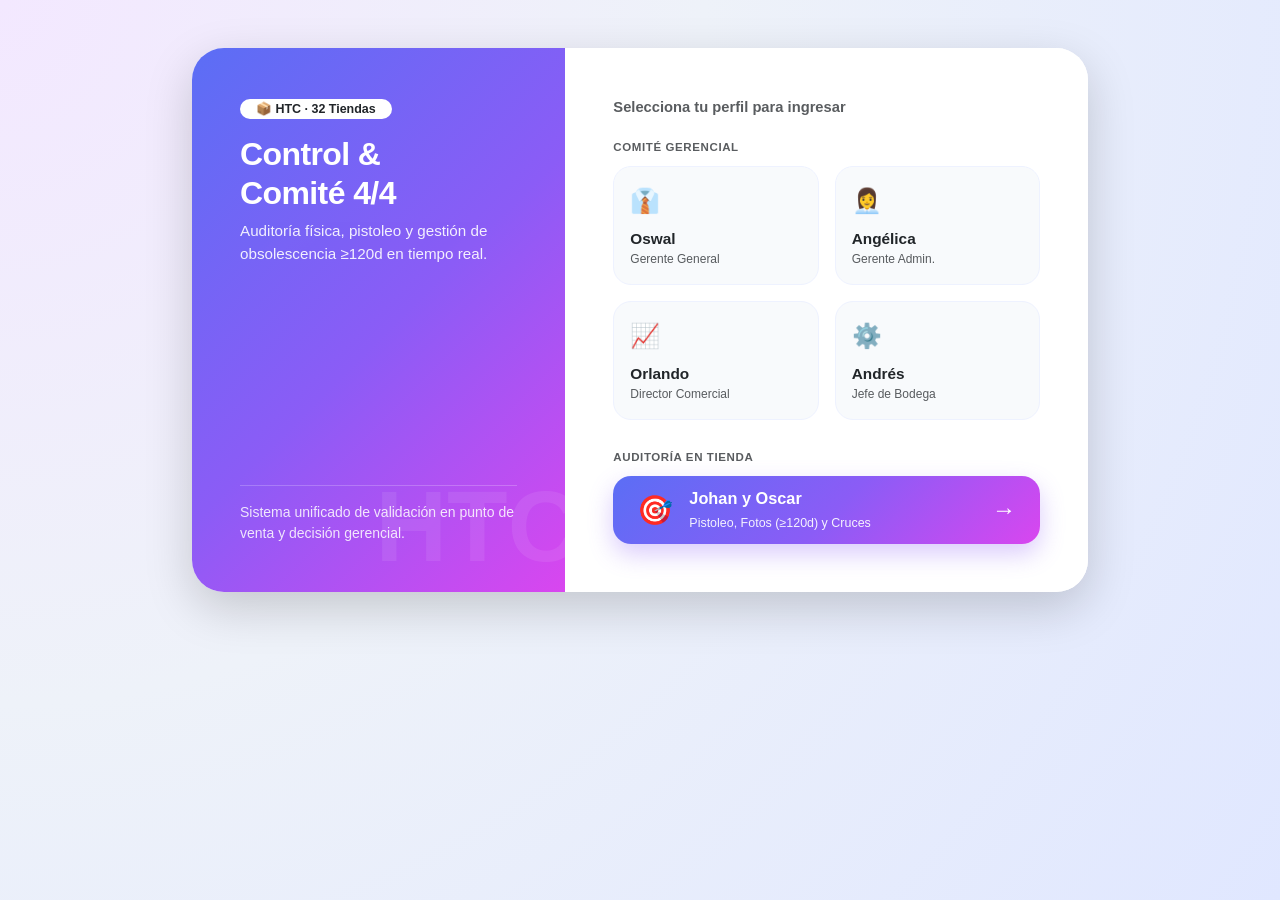
==== index.html @ d997918d "Implement quick image compression and update photo logic Added a function to quickly compress images" ====
<!DOCTYPE html>
<html lang="es">
<head>
  <meta charset="UTF-8">
  <meta name="viewport" content="width=device-width, initial-scale=1.0">
  <title>Comité Obsolescencia 4/4 & Auditoría | HTC</title>
  <link href="https://cdn.jsdelivr.net/npm/bootstrap@5.3.2/dist/css/bootstrap.min.css" rel="stylesheet">
  <script src="https://cdn.jsdelivr.net/npm/xlsx@0.18.5/dist/xlsx.full.min.js"></script>
  <script src="https://unpkg.com/html5-qrcode@2.3.8/html5-qrcode.min.js"></script>
  <script src="https://cdn.jsdelivr.net/npm/chart.js@4.4.1/dist/chart.umd.min.js"></script>
  <style>
    :root {
      --ui-indigo: #5b6ef5;
      --ui-violet: #8b5cf6;
      --ui-pink: #ec4899;
      --ui-grad-main: linear-gradient(135deg, #5b6ef5 0%, #8b5cf6 52%, #d946ef 100%);
      --ui-grad-pink: linear-gradient(135deg, #f43f5e 0%, #ec4899 55%, #a855f7 100%);
      --ui-bg: #eef2f9;
      --ui-card: #ffffff;
      --ui-text: #1e293b;
      --ui-muted: #64748b;
      --ui-shadow: 0 14px 34px rgba(91, 110, 245, 0.11);
      --ui-shadow-sm: 0 8px 22px rgba(15, 23, 42, 0.06);
    }

    body {
      background: radial-gradient(circle at top left, #f3e8ff 0%, #eef2f9 45%, #e0e7ff 100%);
      background-attachment: fixed;
      font-family: -apple-system, BlinkMacSystemFont, "Segoe UI", Roboto, sans-serif;
      color: var(--ui-text);
      padding-bottom: 84px;
      min-height: 100vh;
    }

    /* ===== PANTALLA 1: BIENVENIDA RESPONSIVA (PORTÁTIL 2 COL / MÓVIL 1 COL) ===== */
    .welcome-hero-desktop {
      background: var(--ui-grad-main);
      position: relative;
      overflow: hidden;
    }
    .welcome-hero-desktop::after {
      content: "HTC";
      position: absolute;
      right: -14px;
      bottom: -10px;
      font-size: 6.2rem;
      font-weight: 900;
      opacity: 0.08;
      pointer-events: none;
    }
    .btn-perfil {
      background: #f8fafc;
      border: 1.5px solid #eef2ff;
      border-radius: 18px;
      transition: all 0.2s ease;
      text-align: left;
      height: 100%;
      cursor: pointer;
    }
    .btn-perfil:hover, .btn-perfil:active {
      border-color: var(--ui-violet);
      background: #f5f3ff;
      transform: translateY(-2px);
      box-shadow: 0 8px 20px rgba(139, 92, 246, 0.14);
    }
    .btn-perfil.btn-johanoscar {
      background: var(--ui-grad-main);
      color: #ffffff;
      border: none;
      border-radius: 18px;
      height: auto !important;
      min-height: 68px;
      box-shadow: 0 10px 24px rgba(139, 92, 246, 0.32);
    }
    .btn-perfil.btn-johanoscar:hover {
      filter: brightness(1.05);
      transform: translateY(-2px);
    }

    /* ===== CABECERA COMPACTA Y DELGADA PARA CELULAR Y PORTÁTIL ===== */
    .app-header {
      position: sticky;
      top: 4px;
      z-index: 1040;
      background: var(--ui-grad-main);
      color: #ffffff;
      border-radius: 20px;
      padding: 10px 14px;
      box-shadow: 0 10px 24px rgba(91, 110, 245, 0.25);
      overflow: hidden;
    }
    .app-header::before {
      content: "HTC";
      position: absolute;
      right: 110px;
      top: -12px;
      font-size: 3.2rem;
      font-weight: 900;
      opacity: 0.07;
      pointer-events: none;
    }
    .app-header h5 {
      font-size: 0.96rem;
      margin-bottom: 3px !important;
    }

    .btn-cambiar-perfil-pro {
      background: rgba(255, 255, 255, 0.22);
      backdrop-filter: blur(8px);
      border: 1px solid rgba(255, 255, 255, 0.45);
      color: #ffffff;
      border-radius: 999px;
      padding: 4px 11px;
      font-size: 0.72rem;
      font-weight: 700;
      display: inline-flex;
      align-items: center;
      gap: 4px;
      box-shadow: 0 3px 10px rgba(15, 23, 42, 0.1);
      transition: all 0.18s ease;
      cursor: pointer;
    }
    .btn-cambiar-perfil-pro:hover, .btn-cambiar-perfil-pro:active {
      background: #ffffff;
      color: #6d28d9;
    }

    /* Pestañas en fila horizontal compacta (un solo renglón) */
    .nav-segmented {
      display: grid;
      grid-template-columns: repeat(3, 1fr);
      gap: 6px;
      width: 100%;
      margin-top: 8px;
    }
    .nav-segmented.modo-comite {
      grid-template-columns: repeat(2, 1fr);
    }
    .nav-segmented .nav-link {
      background: rgba(255, 255, 255, 0.18);
      backdrop-filter: blur(6px);
      color: #ffffff;
      border-radius: 12px;
      font-weight: 700;
      font-size: 0.78rem;
      padding: 6px 8px;
      transition: all 0.2s ease;
      display: flex;
      flex-direction: row;
      align-items: center;
      justify-content: center;
      gap: 6px;
      border: 1px solid rgba(255, 255, 255, 0.24);
      cursor: pointer;
    }
    .nav-segmented .nav-link span.ico-tile {
      font-size: 0.95rem;
      line-height: 1;
    }
    .nav-segmented .nav-link.active {
      background: #ffffff;
      color: #6d28d9;
      box-shadow: 0 4px 12px rgba(15, 23, 42, 0.14);
    }

    @media (max-width: 576px) {
      .app-header {
        border-radius: 16px;
        padding: 8px 11px;
      }
      .app-header h5 {
        font-size: 0.86rem;
      }
      #badgeRolUsuario {
        font-size: 0.64rem !important;
        padding: 2px 8px !important;
      }
      .nav-segmented {
        margin-top: 6px;
      }
      .nav-segmented .nav-link {
        padding: 5px 6px;
        font-size: 0.73rem;
      }
    }

    /* Tarjetas Soft UI con sombra uniforme en todas las pestañas */
    .card, .ficha-card, .resumen-financiero-card {
      background: #ffffff !important;
      border: 1px solid rgba(255, 255, 255, 0.9) !important;
      border-radius: 22px !important;
      box-shadow: var(--ui-shadow-sm) !important;
    }
    .resumen-financiero-card {
      padding: 14px 16px !important;
    }

    /* Botones segmentados Persona 1 / Persona 2 */
    .btn-bloque-persona {
      border: 1.5px solid #e2e8f0;
      background: #ffffff;
      color: #475569;
      font-weight: 700;
      font-size: 0.76rem;
      border-radius: 14px;
      padding: 8px 6px;
      transition: all 0.15s ease;
    }
    .btn-bloque-persona.activo {
      background: var(--ui-grad-pink);
      border-color: transparent;
      color: #ffffff;
      box-shadow: 0 6px 14px rgba(236, 72, 153, 0.28);
    }

    /* Pills y Estados */
    .ficha-top-meta {
      display: flex;
      flex-wrap: wrap;
      justify-content: space-between;
      align-items: center;
      gap: 6px;
      padding-bottom: 8px;
      margin-bottom: 8px;
      border-bottom: 1px solid #f1f5f9;
    }
    .pill-meta { font-size: 0.7rem; font-weight: 700; padding: 3px 10px; border-radius: 20px; }
    .pill-code  { background: #1e293b; color: #ffffff; }
    .pill-store { background: #ede9fe; color: #6d28d9; }
    .pill-issue { background: #fce7f3; color: #be185d; }
    .pill-days  { background: #fee2e2; color: #b91c1c; }

    .status-progreso { background: #f1f5f9; color: #475569; }
    .status-aprobado { background: #dcfce7; color: #15803d; }
    .status-revisar  { background: #fef3c7; color: #b45309; }

    .linea-datos-prod {
      background: #f8fafc;
      border-radius: 14px;
      padding: 7px 12px;
      font-size: 0.78rem;
      color: #334155;
      display: flex;
      flex-wrap: wrap;
      align-items: center;
      justify-content: space-between;
      gap: 4px;
    }
    .dato-sep { color: #cbd5e1; }

    /* Pasarela de fotos */
    .pasarela-box {
      position: relative;
      background: #f8fafc;
      border-radius: 18px;
      padding: 8px;
      text-align: center;
    }
    .pasarela-img {
      width: 100%;
      height: 210px;
      object-fit: contain;
      border-radius: 14px;
      background: #ffffff;
      cursor: zoom-in;
    }
    .pasarela-contador {
      position: absolute;
      top: 14px;
      right: 14px;
      background: rgba(91, 110, 245, 0.85);
      color: #ffffff;
      font-size: 0.7rem;
      font-weight: 700;
      padding: 3px 10px;
      border-radius: 20px;
    }
    .pasarela-btn {
      position: absolute;
      top: 50%;
      transform: translateY(-50%);
      width: 36px;
      height: 36px;
      border-radius: 50%;
      border: none;
      background: var(--ui-grad-main);
      color: #ffffff;
      font-size: 1.15rem;
      display: flex;
      align-items: center;
      justify-content: center;
      box-shadow: 0 4px 12px rgba(91, 110, 245, 0.35);
    }
    .pasarela-btn.prev { left: 12px; }
    .pasarela-btn.next { right: 12px; }

    /* Caja de Novedad y Seriales */
    .novedad-box-pro {
      background: #faf5ff;
      border-left: 4px solid #8b5cf6;
      border-radius: 14px;
      padding: 10px 14px;
      margin-bottom: 10px;
    }
    .novedad-label { font-size: 0.66rem; font-weight: 800; text-transform: uppercase; color: #7c3aed; display: block; margin-bottom: 2px; }
    .novedad-texto { font-size: 0.82rem; font-weight: 600; color: #1e293b; }
    .seriales-row-pro {
      margin-top: 6px;
      padding-top: 6px;
      border-top: 1px dashed #ddd6fe;
      display: flex;
      flex-wrap: wrap;
      align-items: center;
      gap: 5px;
      font-size: 0.72rem;
    }
    .serial-chip {
      background: #ffffff;
      border: 1px solid #ddd6fe;
      color: #5b21b6;
      font-family: ui-monospace, monospace;
      font-weight: 700;
      font-size: 0.7rem;
      padding: 2px 8px;
      border-radius: 8px;
    }

    /* Botones de decisión */
    .btn-decision {
      border-radius: 999px;
      padding: 9px 14px;
      font-weight: 700;
      font-size: 0.8rem;
      border: none;
      transition: transform 0.12s ease, box-shadow 0.15s ease;
      display: flex;
      align-items: center;
      justify-content: center;
      gap: 6px;
    }
    .btn-decision:active { transform: scale(0.97); }
    .btn-desc { background: var(--ui-grad-pink); color: #ffffff; box-shadow: 0 6px 14px rgba(236, 72, 153, 0.25); }
    .btn-obs  { background: linear-gradient(135deg, #f59e0b, #d97706); color: #ffffff; }
    .btn-tras { background: var(--ui-grad-main); color: #ffffff; box-shadow: 0 6px 14px rgba(91, 110, 245, 0.25); }
    .btn-reem { background: linear-gradient(135deg, #10b981, #059669); color: #ffffff; }
    .btn-baja { background: #334155; color: #ffffff; }

    /* Botones de Estado Toma Física */
    .btn-estado-toma {
      border: 1.5px solid #e2e8f0;
      background: #ffffff;
      color: #1e293b;
      border-radius: 16px;
      padding: 9px 10px;
      font-size: 0.75rem;
      font-weight: 700;
      text-align: left;
      transition: all 0.15s ease;
      width: 100%;
    }
    .btn-estado-toma small { display: block; font-weight: 400; font-size: 0.65rem; opacity: 0.85; line-height: 1.15; }
    .btn-estado-toma.activo-bueno { background: #ecfdf5; border-color: #10b981; color: #065f46; }
    .btn-estado-toma.activo-novedad { background: #fffbeb; border-color: #f59e0b; color: #78350f; }
    .btn-estado-toma.activo-baja { background: #fef2f2; border-color: #ef4444; color: #7f1d1d; }
    .btn-estado-toma.activo-pendiente { background: #f5f3ff; border-color: #8b5cf6; color: #4c1d95; }

    /* ===== BARRA INFERIOR FLOTANTE FIJA Y COMPACTA EN CELULAR ===== */
    .floating-nav-wrap {
      position: fixed;
      bottom: 0;
      left: 0;
      right: 0;
      z-index: 1050;
      padding: 6px 10px calc(6px + env(safe-area-inset-bottom));
      background: rgba(238, 242, 249, 0.82);
      backdrop-filter: blur(10px);
      border-top: 1px solid rgba(255, 255, 255, 0.8);
      transform: translateZ(0);
    }
    .nav-bottom-bar {
      max-width: 960px;
      margin: 0 auto;
      background: var(--ui-grad-main);
      color: #ffffff;
      border-radius: 16px;
      padding: 6px 12px;
      display: flex;
      align-items: center;
      justify-content: space-between;
      gap: 6px;
      box-shadow: 0 8px 22px rgba(91, 110, 245, 0.3);
    }
    .btn-nav-compacto {
      border-radius: 11px !important;
      padding: 5px 12px !important;
      font-size: 0.76rem !important;
      font-weight: 700 !important;
      white-space: nowrap !important;
      line-height: 1.2 !important;
    }

    /* Lista y Tarjetas */
    .lote-item {
      background: #ffffff;
      border-radius: 16px;
      padding: 12px 14px;
      border: 1.5px solid #f1f5f9;
      box-shadow: 0 4px 12px rgba(15, 23, 42, 0.04);
      transition: all 0.15s ease;
      cursor: pointer;
    }
    .lote-item.seleccionado { border-color: var(--ui-violet); background: #faf5ff; }
    .btn-seriales-pill { background: #6d28d9; color: #ffffff; border: none; border-radius: 8px; padding: 2px 8px; font-size: 0.68rem; font-weight: 700; }

    .fin-box { border-radius: 16px; padding: 10px 6px; text-align: center; height: 100%; }
    .fin-bajas { background: #fef2f2; color: #b91c1c; }
    .fin-recup { background: #ecfdf5; color: #047857; }
    .fin-total { background: #f5f3ff; color: #6d28d9; }
    .fin-lbl { font-size: 0.68rem; font-weight: 700; display: block; text-transform: uppercase; }
    .fin-val { font-size: 0.96rem; font-weight: 800; display: block; margin-top: 2px; }
    .fin-sub { font-size: 0.62rem; opacity: 0.85; display: block; }

    /* KPIs Dashboard y Botones de Filtro por Tienda */
    .kpi-card-dash { border-radius: 20px; padding: 14px 10px; color: #ffffff; height: 100%; box-shadow: var(--ui-shadow-sm); }
    .kpi-navy  { background: var(--ui-grad-main); }
    .kpi-green { background: linear-gradient(135deg, #10b981, #059669); }
    .kpi-red   { background: var(--ui-grad-pink); }
    .kpi-gold  { background: linear-gradient(135deg, #f59e0b, #d97706); }

    .btn-dash-tienda-tab {
      border: 1.5px solid #e2e8f0;
      background: #f8fafc;
      color: #334155;
      border-radius: 16px;
      padding: 10px 8px;
      font-size: 0.74rem;
      font-weight: 700;
      text-align: center;
      transition: all 0.18s ease;
      width: 100%;
    }
    .btn-dash-tienda-tab.activo {
      background: var(--ui-grad-main);
      color: #ffffff;
      border-color: transparent;
      box-shadow: 0 8px 18px rgba(91, 110, 245, 0.25);
      transform: translateY(-1px);
    }

    /* Pistoleo Input */
    .scanner-input-pro {
      border: 2px solid #ddd6fe;
      font-size: 1.05rem;
      font-weight: 700;
      padding: 12px 16px;
      border-radius: 16px;
      background: #faf5ff;
      color: #4c1d95;
    }
    .scanner-input-pro:focus {
      background: #ffffff;
      border-color: var(--ui-violet);
      box-shadow: 0 0 0 4px rgba(139, 92, 246, 0.18);
    }

    .img-preview-aud { height: 155px; object-fit: contain; border-radius: 14px; background: #fff; cursor: zoom-in; }
  </style>
</head>
<body>

<!-- ==================== PANTALLA DE INGRESO (RESPONSIVA MÓVIL + PORTÁTIL) ==================== -->
<div id="pantallaIdentificacion" class="container py-3 py-md-5" style="max-width: 920px;">
  <div class="row g-0 shadow-lg rounded-5 overflow-hidden bg-white align-items-stretch">
    
    <!-- Columna Izquierda: Banner HTC -->
    <div class="col-12 col-md-5 welcome-hero-desktop d-flex flex-column justify-content-between p-4 p-md-5 text-white">
      <div>
        <span class="badge bg-white text-dark fw-bold mb-3 px-3 py-1 rounded-pill" style="font-size: 0.78rem;">📦 HTC · 32 Tiendas</span>
        <h1 class="fw-bold mb-2" style="letter-spacing: -0.6px; font-size: 2rem;">Control &<br>Comité 4/4</h1>
        <p class="mb-0" style="opacity: 0.9; font-size: 0.95rem;">Auditoría física, pistoleo y gestión de obsolescencia &ge;120d en tiempo real.</p>
      </div>
      <div class="d-none d-md-block mt-4 pt-3 border-top border-white border-opacity-25 small" style="opacity: 0.85;">
        Sistema unificado de validación en punto de venta y decisión gerencial.
      </div>
    </div>

    <!-- Columna Derecha: Selección de Perfiles -->
    <div class="col-12 col-md-7 p-4 p-md-5 bg-white">
      <p class="text-muted fw-semibold mb-3" style="font-size: 0.92rem;">Selecciona tu perfil para ingresar</p>

      <div class="text-start mb-2">
        <small class="fw-bold text-uppercase text-muted" style="font-size: 0.72rem; letter-spacing: 0.6px;">Comité Gerencial</small>
      </div>
      <div class="row g-3 mb-4">
        <div class="col-6">
          <button type="button" class="btn-perfil w-100 d-flex flex-column p-3" onclick="identificarUsuario('OSMEL')">
            <span style="font-size: 1.5rem;">👔</span>
            <span class="fw-bold text-dark mt-2" style="font-size: 0.96rem;">Oswal</span>
            <small class="text-muted" style="font-size: 0.75rem;">Gerente General</small>
          </button>
        </div>
        <div class="col-6">
          <button type="button" class="btn-perfil w-100 d-flex flex-column p-3" onclick="identificarUsuario('ANGELICA')">
            <span style="font-size: 1.5rem;">👩‍💼</span>
            <span class="fw-bold text-dark mt-2" style="font-size: 0.96rem;">Angélica</span>
            <small class="text-muted" style="font-size: 0.75rem;">Gerente Admin.</small>
          </button>
        </div>
        <div class="col-6">
          <button type="button" class="btn-perfil w-100 d-flex flex-column p-3" onclick="identificarUsuario('ORLANDO')">
            <span style="font-size: 1.5rem;">📈</span>
            <span class="fw-bold text-dark mt-2" style="font-size: 0.96rem;">Orlando</span>
            <small class="text-muted" style="font-size: 0.75rem;">Director Comercial</small>
          </button>
        </div>
        <div class="col-6">
          <button type="button" class="btn-perfil w-100 d-flex flex-column p-3" onclick="identificarUsuario('ANDRES')">
            <span style="font-size: 1.5rem;">⚙️</span>
            <span class="fw-bold text-dark mt-2" style="font-size: 0.96rem;">Andrés</span>
            <small class="text-muted" style="font-size: 0.75rem;">Jefe de Bodega</small>
          </button>
        </div>
      </div>

      <div class="text-start mb-2">
        <small class="fw-bold text-uppercase text-muted" style="font-size: 0.72rem; letter-spacing: 0.6px;">Auditoría en Tienda</small>
      </div>
      <button type="button" class="btn-perfil btn-johanoscar w-100 d-flex align-items-center justify-content-between py-2 px-4" onclick="identificarUsuario('JOHAN_OSCAR')">
        <div class="d-flex align-items-center gap-3 text-start">
          <span style="font-size: 1.8rem;">🎯</span>
          <div>
            <span class="fw-bold d-block" style="font-size: 1.02rem;">Johan y Oscar</span>
            <small style="font-size: 0.78rem; opacity: 0.92;">Pistoleo, Fotos (&ge;120d) y Cruces</small>
          </div>
        </div>
        <span class="fw-bold fs-4">→</span>
      </button>
    </div>

  </div>
</div>

<!-- ==================== CONTENEDOR PRINCIPAL DE LA APP ==================== -->
<div id="appPrincipal" class="container py-2 d-none" style="max-width: 960px;">

  <!-- Encabezado Compacto con Tiles Horizontales -->
  <div class="app-header mb-3">
    <div class="d-flex justify-content-between align-items-center gap-2">
      <div class="d-flex flex-wrap align-items-center gap-2">
        <h5 class="fw-bold mb-0" style="letter-spacing: -0.3px;">HTC · Auditoría 32 Sedes</h5>
        <span class="badge bg-white text-dark fw-bold rounded-pill px-3 py-1" id="badgeRolUsuario" style="font-size: 0.7rem;">👤 Sin identificar</span>
      </div>
      <button type="button" class="btn-cambiar-perfil-pro flex-shrink-0" onclick="cerrarSesionUsuario()">
        <span>🔄</span> Cambiar perfil
      </button>
    </div>

    <div id="navSegmentedMenu" class="nav nav-segmented">
      <button class="nav-link active" id="btnTabComite" type="button" onclick="cambiarVistaPestana('COMITE')">
        <span class="ico-tile">📋</span>
        <span>1. Comité</span>
      </button>
      <button class="nav-link" id="btnTabCarga" type="button" onclick="cambiarVistaPestana('FOTOS')">
        <span class="ico-tile">📸</span>
        <span>2. Fotos</span>
      </button>
      <button class="nav-link" id="btnTabPistoleo" type="button" onclick="cambiarVistaPestana('PISTOLEO')">
        <span class="ico-tile">🎯</span>
        <span>3. Pistoleo</span>
      </button>
      <button class="nav-link" id="btnTabDashboard" type="button" onclick="cambiarVistaPestana('DASHBOARD')">
        <span class="ico-tile">📊</span>
        <span>4. Panel</span>
      </button>
    </div>
  </div>

  <div id="loader" class="alert alert-info text-center fw-bold rounded-4 py-2 small mb-2 d-none">Sincronizando inventario...</div>

  <!-- ==================== PESTAÑA 1: COMITÉ GERENCIAL ==================== -->
  <div id="tabComite">

    <div class="card p-2 mb-2">
      <div class="row g-2 align-items-center">
        <div class="col-7 col-md-5">
          <select id="filtroSucursal" class="form-select form-select-sm fw-semibold rounded-3" onchange="idxComite=0; renderComite()">
            <option value="TODAS">Todas las tiendas</option>
          </select>
        </div>
        <div class="col-5 col-md-4">
          <input type="text" id="buscarComite" class="form-control form-control-sm rounded-3" placeholder="Buscar código..." oninput="idxComite=0; renderComite()">
        </div>
        <div class="col-12 col-md-3">
          <button type="button" class="btn btn-success btn-sm w-100 fw-semibold rounded-3" onclick="descargarCSV()">Exportar .CSV</button>
        </div>
      </div>
    </div>

    <!-- Ficha Principal del Producto -->
    <div id="fichaComite" class="ficha-card p-3 mb-2 d-none">

      <div class="ficha-top-meta">
        <div class="d-flex flex-wrap align-items-center gap-1">
          <span class="pill-meta pill-store" id="cSucursal"></span>
          <span class="pill-meta pill-issue" id="cEstadoNovedad"></span>
        </div>
        <span class="pill-meta status-progreso" id="cBadgeEstadoVotos">VOTOS: 0/4</span>
      </div>

      <h6 class="fw-bold mb-1" style="line-height: 1.25; font-size: 0.98rem;" id="cDescripcion"></h6>

      <div class="linea-datos-prod mb-2">
        <span><strong>Código:</strong> <span id="cCodigo" class="text-dark fw-bold"></span></span>
        <span class="dato-sep">|</span>
        <span><strong id="cCantidad" class="text-primary">1 und.</strong></span>
        <span class="dato-sep">|</span>
        <span><strong id="cDias" class="text-danger">0 d</strong></span>
        <span class="dato-sep">|</span>
        <span><strong>Unit:</strong> <strong id="cCostoUnit" class="text-dark">$0</strong></span>
      </div>

      <!-- Foto en pasarela -->
      <div class="pasarela-box mb-2">
        <span class="pasarela-contador" id="cContadorFoto">1 / 2</span>
        <div class="position-relative">
          <button type="button" class="pasarela-btn prev" onclick="cambiarSlideFoto(-1, true)">‹</button>
          <img id="cFotoPasarela" src="" class="pasarela-img" onclick="ampliarFoto(this.src)">
          <button type="button" class="pasarela-btn next" onclick="cambiarSlideFoto(1, true)">›</button>
        </div>
      </div>

      <!-- Novedad y Seriales -->
      <div class="novedad-box-pro">
        <span class="novedad-label">📋 Novedad reportada en tienda</span>
        <div class="novedad-texto" id="cObservacion">-</div>
        <div class="seriales-row-pro">
          <span class="text-muted fw-bold">Seriales:</span>
          <span id="cSeriales" class="d-flex flex-wrap align-items-center gap-1">-</span>
        </div>
      </div>

      <!-- Subpanel de Descuento -->
      <div id="panelDescuento" class="card border-danger bg-danger-subtle p-2 rounded-3 mb-2 d-none">
        <div class="d-flex justify-content-between align-items-center mb-1">
          <strong class="text-danger" style="font-size: 0.78rem;">Configurar Descuento</strong>
          <button type="button" class="btn-close btn-sm" onclick="cerrarSubpaneles()"></button>
        </div>
        <div class="d-flex gap-1 mb-2">
          <button type="button" class="btn btn-outline-danger btn-sm flex-fill fw-bold py-0" onclick="setPorcentajeRapido(10)">10%</button>
          <button type="button" class="btn btn-outline-danger btn-sm flex-fill fw-bold py-0" onclick="setPorcentajeRapido(20)">20%</button>
          <button type="button" class="btn btn-outline-danger btn-sm flex-fill fw-bold py-0" onclick="setPorcentajeRapido(30)">30%</button>
          <button type="button" class="btn btn-outline-danger btn-sm flex-fill fw-bold py-0" onclick="setPorcentajeRapido(50)">50%</button>
        </div>
        <div class="row g-2 align-items-center mb-1">
          <div class="col-5">
            <select id="tipoDesc" class="form-select form-select-sm fw-bold" onchange="calcularPreviewDesc()">
              <option value="PORC">Porcentaje (%)</option>
              <option value="VALOR">Valor fijo ($)</option>
            </select>
          </div>
          <div class="col-7">
            <input type="number" id="valorDesc" class="form-control form-control-sm fw-bold" placeholder="Ej. 25" oninput="calcularPreviewDesc()">
          </div>
        </div>
        <div class="fw-bold text-dark mb-1" style="font-size: 0.76rem;" id="previewDescTexto">Precio final estimado: -</div>
        <button type="button" class="btn btn-danger btn-sm w-100 fw-bold rounded-3" onclick="confirmarDescuento()">Confirmar Descuento y Avanzar →</button>
      </div>

      <!-- Subpanel de Cambiar tienda -->
      <div id="panelCambiarTienda" class="card border-primary bg-primary-subtle p-2 rounded-3 mb-2 d-none">
        <div class="d-flex justify-content-between align-items-center mb-1">
          <strong class="text-primary" style="font-size: 0.78rem;">🚚 ¿A qué tienda se traslada?</strong>
          <button type="button" class="btn-close btn-sm" onclick="cerrarSubpaneles()"></button>
        </div>
        <div class="input-group input-group-sm">
          <input type="text" id="inputTiendaDestino" list="listaTiendasDatalist" class="form-control fw-semibold" placeholder="Escribe o elige tienda destino...">
          <datalist id="listaTiendasDatalist"></datalist>
          <button type="button" class="btn btn-primary fw-bold" onclick="confirmarCambioTienda()">Confirmar →</button>
        </div>
      </div>

      <!-- Botones de Decisión -->
      <div class="row g-2 mb-1">
        <div class="col-6">
          <button type="button" class="btn-decision btn-desc w-100" onclick="abrirPanelDescuento()">🏷️ Descuento</button>
        </div>
        <div class="col-6">
          <button type="button" class="btn-decision btn-obs w-100" onclick="votarComite('Obsequio')">🎁 Obsequio</button>
        </div>
        <div class="col-6">
          <button type="button" class="btn-decision btn-tras w-100" onclick="abrirPanelCambiarTienda()">🚚 Cambiar tienda</button>
        </div>
        <div class="col-6">
          <button type="button" class="btn-decision btn-reem w-100" onclick="votarComite('Reempacar p/ venta')">📦 Reempacar venta</button>
        </div>
        <div class="col-12" id="bloqueOpcionBaja">
          <button type="button" class="btn-decision btn-baja w-100" onclick="votarComite('Dar de baja')">🗑️ Dar de baja</button>
        </div>
      </div>

      <div id="msgComite" class="text-success fw-bold small text-center"></div>

    </div>

    <!-- Tarjeta del producto activo -->
    <div id="bloqueTarjetaActiva" class="mb-2 d-none">
      <div class="d-flex justify-content-between align-items-center mb-1 px-1">
        <small class="fw-bold text-uppercase text-muted" style="font-size: 0.68rem;">Lote en pantalla (<span id="totalComite">0</span> en filtro)</small>
      </div>
      <div id="tarjetaLoteActivo"></div>
    </div>

    <!-- Caja de Totales -->
    <div id="bloqueResumenFinanciero" class="resumen-financiero-card mb-3 d-none">
      <div class="d-flex justify-content-between align-items-center mb-2">
        <span class="fw-bold text-dark" style="font-size: 0.78rem;">💰 Resumen Financiero en Tiempo Real</span>
        <span class="badge bg-light text-dark border" style="font-size: 0.66rem;" id="lblFiltroFinanciero">Todas las tiendas</span>
      </div>
      <div class="row g-2">
        <div class="col-4">
          <div class="fin-box fin-bajas">
            <span class="fin-lbl">Bajas ($)</span>
            <span class="fin-val" id="sumBajas">$0</span>
            <span class="fin-sub" id="cntBajas">0 lotes</span>
          </div>
        </div>
        <div class="col-4">
          <div class="fin-box fin-recup">
            <span class="fin-lbl">Recup. / Cambios</span>
            <span class="fin-val" id="sumRecuperacion">$0</span>
            <span class="fin-sub" id="cntRecuperacion">0 lotes</span>
          </div>
        </div>
        <div class="col-4">
          <div class="fin-box fin-total">
            <span class="fin-lbl">Total Lote ($)</span>
            <span class="fin-val" id="sumTotalGeneral">$0</span>
            <span class="fin-sub" id="cntTotalGeneral">0 lotes</span>
          </div>
        </div>
      </div>

      <div class="mt-2 pt-2 border-top text-center">
        <button type="button" class="btn btn-link btn-sm text-decoration-none fw-semibold p-0" style="font-size: 0.74rem;" onclick="toggleListaCompleta()">
          <span id="txtToggleLista">▾ Ver todos los lotes para salto rápido</span>
        </button>
        <div id="contenedorListaCompleta" class="mt-2 text-start d-none"></div>
      </div>
    </div>

  </div>

  <!-- ==================== PESTAÑA 2: CARGA EXCEL Y TOMA DE 2 FOTOS ==================== -->
  <div id="tabCargaFotos" class="d-none">
    <div class="card p-3 mb-3">
      <h6 class="fw-bold text-success mb-1">Paso 1: Subir Novedades (&ge; 120 días)</h6>
      <p class="small text-muted mb-2">Sube tu reporte de LIKE (<code>.xls / .xlsx</code>). Solo entran al comité productos con <strong>120 días o más</strong> en inventario.</p>
      <div class="row g-2 align-items-end">
        <div class="col-12 col-md-5">
          <label class="form-label small fw-bold mb-1">Archivo Excel (.xls / .xlsx)</label>
          <input type="file" id="inputExcel" accept=".xlsx,.xls,.csv" class="form-control form-control-sm">
        </div>
        <div class="col-12 col-md-3">
          <label class="form-label small fw-bold mb-1">Tienda (opcional si viene en Excel)</label>
          <input type="text" id="txtTiendaDefault" class="form-control form-control-sm" placeholder="Ej. LUCERO">
        </div>
        <div class="col-12 col-md-4">
          <button type="button" class="btn btn-success btn-sm w-100 fw-bold rounded-3" onclick="importarNovedadesExcel()">Importar y Agrupar</button>
        </div>
      </div>
      <div id="msgImport" class="small fw-bold text-primary mt-2"></div>
    </div>

    <!-- Panel de Fotos -->
    <div id="panelFotosAud" class="card p-3 mb-3 d-none">
      <div class="d-flex justify-content-between align-items-center mb-2 gap-2">
        <h6 class="fw-bold text-primary mb-0 small" id="fTitulo">Selecciona un lote abajo</h6>
        <button type="button" class="btn btn-outline-primary btn-sm rounded-3 flex-shrink-0" onclick="siguienteSinFoto()">Siguiente sin foto →</button>
      </div>
      <div class="row g-2 text-center">
        <div class="col-6">
          <div class="border rounded-3 p-2 bg-light">
            <span class="badge bg-dark mb-1">1. Producto</span>
            <img id="aFoto1" src="https://via.placeholder.com/250x180?text=Sin+Foto+1" class="img-fluid img-preview-aud d-block mx-auto mb-2" onclick="ampliarFoto(this.src)" onerror="this.onerror=null; this.src='https://via.placeholder.com/250x180?text=Foto+1+Guardada';">
            <label class="btn btn-primary btn-sm w-100 fw-semibold rounded-3 mb-1">
              Subir / Móvil
              <input type="file" accept="image/*" capture="environment" hidden onchange="subirFotoComprimida(1, this)">
            </label>
            <button type="button" class="btn btn-outline-dark btn-sm w-100 fw-bold rounded-3" onclick="abrirCamaraWeb(1, 'FOTOS')">📷 Cámara USB / PC</button>
          </div>
        </div>
        <div class="col-6">
          <div class="border rounded-3 p-2 bg-light">
            <span class="badge bg-danger mb-1">2. Caja / Estado</span>
            <img id="aFoto2" src="https://via.placeholder.com/250x180?text=Sin+Foto+2" class="img-fluid img-preview-aud d-block mx-auto mb-2" onclick="ampliarFoto(this.src)" onerror="this.onerror=null; this.src='https://via.placeholder.com/250x180?text=Foto+2+Guardada';">
            <label class="btn btn-danger btn-sm w-100 fw-semibold rounded-3 mb-1">
              Subir / Móvil
              <input type="file" accept="image/*" capture="environment" hidden onchange="subirFotoComprimida(2, this)">
            </label>
            <button type="button" class="btn btn-outline-dark btn-sm w-100 fw-bold rounded-3" onclick="abrirCamaraWeb(2, 'FOTOS')">📷 Cámara USB / PC</button>
          </div>
        </div>
      </div>
      <div id="msgFotoAud" class="small fw-bold text-success text-center mt-2"></div>
    </div>

    <!-- Listado Colaborativo -->
    <div class="card p-3">
      <div class="d-flex flex-wrap justify-content-between align-items-center mb-2 gap-2">
        <div>
          <h6 class="fw-bold mb-0 small">Paso 2: Pendientes por fotografiar (<span id="cntPendientesFoto">0</span>)</h6>
          <small class="text-success fw-semibold" style="font-size: 0.68rem;" id="estadoSyncFotos">● Sincronización en vivo cada 6s</small>
        </div>
        <div class="d-flex gap-1">
          <button type="button" class="btn btn-outline-secondary btn-sm rounded-3 fw-bold" title="Actualizar ahora" onclick="sincronizarSilencioso(true)">🔄</button>
        </div>
      </div>

      <div class="row g-2 mb-2">
        <div class="col-4">
          <button type="button" id="btnBloque_TODOS" class="btn-bloque-persona activo w-100" onclick="seleccionarBloquePersona('TODOS')">
            👥 Todos
          </button>
        </div>
        <div class="col-4">
          <button type="button" id="btnBloque_MITAD1" class="btn-bloque-persona w-100" onclick="seleccionarBloquePersona('MITAD1')">
            👤 Persona 1
          </button>
        </div>
        <div class="col-4">
          <button type="button" id="btnBloque_MITAD2" class="btn-bloque-persona w-100" onclick="seleccionarBloquePersona('MITAD2')">
            👤 Persona 2
          </button>
        </div>
      </div>

      <div class="row g-2 mb-2">
        <div class="col-6">
          <select id="filtroTiendaFotos" class="form-select form-select-sm fw-semibold rounded-3" onchange="alCambiarTiendaFotos()">
            <option value="TODAS">🏪 Todas las tiendas</option>
          </select>
        </div>
        <div class="col-6">
          <input type="text" id="buscarFoto" class="form-control form-control-sm rounded-3" placeholder="Buscar código o serial..." oninput="renderTablaFotos()">
        </div>
      </div>

      <div id="listaTarjetasFotos" class="d-flex flex-column gap-2"></div>

      <div id="bloqueFotosCompletadas" class="mt-3 pt-2 border-top text-center d-none">
        <button type="button" class="btn btn-link btn-sm text-decoration-none text-success fw-semibold p-0" style="font-size: 0.75rem;" onclick="toggleFotosCompletadas()">
          <span id="txtToggleCompletadas">▾ Ver lotes ya fotografiados (0)</span>
        </button>
        <div id="listaFotosCompletadas" class="mt-2 text-start d-flex flex-column gap-2 d-none"></div>
      </div>
    </div>
  </div>

  <!-- ==================== PESTAÑA 3: MODO PISTOLEO RÁPIDO, FALTANTES Y SOBRANTES ==================== -->
  <div id="tabPistoleo" class="d-none">

    <!-- Paso A: Cargar inventario teórico LIKE de la tienda -->
    <div class="card p-3 mb-3">
      <div class="d-flex justify-content-between align-items-center mb-1">
        <h6 class="fw-bold text-primary mb-0">🎯 Auditoría Física: Pistoleo vs. Teórico LIKE</h6>
        <button type="button" class="btn btn-outline-danger btn-sm py-0 px-2" style="font-size: 0.7rem;" onclick="reiniciarSesionPistoleo()">Reiniciar sesión</button>
      </div>
      <p class="small text-muted mb-2">1. Carga el archivo tal cual sale de LIKE (<code>.xls / .xlsx</code>). 2. Pistolea cada producto. Si tiene <strong>&ge; 120 días</strong> te pedirá <strong>Estado, Observación y 2 Fotos</strong>.</p>
      <div class="row g-2 align-items-end">
        <div class="col-12 col-md-5">
          <label class="form-label small fw-bold mb-1">Reporte LIKE (.xls / .xlsx)</label>
          <input type="file" id="inputExcelLike" accept=".xlsx,.xls,.csv" class="form-control form-control-sm">
        </div>
        <div class="col-12 col-md-3">
          <label class="form-label small fw-bold mb-1">Tienda (auto-detectable)</label>
          <input type="text" id="txtTiendaPistoleo" class="form-control form-control-sm" placeholder="Ej. LUCERO">
        </div>
        <div class="col-12 col-md-4">
          <button type="button" class="btn btn-primary btn-sm w-100 fw-bold rounded-3" onclick="cargarTeoricoLike()">Iniciar Conteo Tienda</button>
        </div>
      </div>
      <div id="msgCargaLike" class="small fw-bold text-success mt-2"></div>
    </div>

    <!-- Paso B: Barra Dual de Pistoleo (Bluetooth/USB + Cámara + Interruptor Fotos >=120d) -->
    <div id="zonaTrabajoPistoleo" class="d-none">
      <div class="card p-3 mb-3">
        <div class="d-flex flex-wrap justify-content-between align-items-center gap-2 mb-2">
          <div class="d-flex flex-wrap align-items-center gap-2">
            <span class="badge bg-dark" id="badgeTiendaPistoleo">TIENDA: -</span>
            <div class="form-check form-switch m-0 bg-light border rounded-pill px-3 py-1">
              <input class="form-check-input" type="checkbox" id="chkPedirFotos120" checked onchange="guardarPrefFotos120()">
              <label class="form-check-label fw-bold text-dark" for="chkPedirFotos120" style="font-size: 0.72rem; cursor: pointer;">
                📸 Pedir fotos &ge;120d
              </label>
            </div>
          </div>
          <span class="small fw-bold text-primary" id="progresoPistoleoTxt">0 / 0 unidades pistoleadas</span>
        </div>

        <div class="row g-2 align-items-center mb-2">
          <div class="col-8 col-md-9">
            <input type="text" id="inputPistolaBarcode" class="form-control scanner-input-pro" placeholder="Pistolear código o serial..." onkeydown="if(event.key==='Enter'){ procesarDisparoPistola(this.value); this.value=''; }">
          </div>
          <div class="col-4 col-md-3">
            <button type="button" id="btnToggleCamara" class="btn btn-info text-white fw-bold w-100 py-2 rounded-3" onclick="toggleEscanerCamara()">
              📷 Escáner
            </button>
          </div>
        </div>

        <!-- Contenedor de lector de cámara -->
        <div id="contenedorCamaraQR" class="mb-2 d-none">
          <div id="readerQR" style="width: 100%; border-radius: 12px; overflow: hidden;"></div>
          <button type="button" class="btn btn-outline-secondary btn-sm w-100 mt-1" onclick="detenerEscanerCamara()">Cerrar escáner</button>
        </div>

        <!-- Alerta dinámica del último producto pistoleado -->
        <div id="alertaUltimoPistoleo" class="alert alert-secondary small fw-bold mb-0 py-2 rounded-3">
          Listo para recibir disparos del lector o cámara...
        </div>
      </div>

      <!-- Paso C: Evaluación Física (Estado + Observación Oficial + 2 Fotos) para productos >= 120 días -->
      <div id="panelFotoInmediataPistoleo" class="card border-warning p-3 mb-3 d-none" style="border-width: 2px;">
        <div class="d-flex justify-content-between align-items-start mb-2">
          <div>
            <span class="badge bg-danger">⚠️ OBSOLESCENCIA &ge; 120 DÍAS — TOMA FÍSICA OBLIGATORIA</span>
            <h6 class="fw-bold text-dark mt-1 mb-0 small" id="pFotoTitulo">-</h6>
          </div>
          <button type="button" class="btn-close btn-sm" onclick="cerrarPanelEvaluacionPistoleo()"></button>
        </div>

        <!-- 1. Selección de Estado Oficial -->
        <div class="mb-2">
          <label class="form-label fw-bold text-uppercase text-muted mb-1" style="font-size: 0.68rem;">1. Selecciona el Estado en la Toma Física:</label>
          <div class="row g-2">
            <div class="col-6">
              <button type="button" id="btnEst_Bueno" class="btn-estado-toma" onclick="seleccionarEstadoToma('Bueno / funcional')">
                ✅ Bueno / funcional
                <small>Producto en condiciones normales.</small>
              </button>
            </div>
            <div class="col-6">
              <button type="button" id="btnEst_Novedad" class="btn-estado-toma" onclick="seleccionarEstadoToma('Funcional con novedad')">
                ⚠️ Funcional con novedad
                <small>Funciona, con detalles físicos.</small>
              </button>
            </div>
            <div class="col-6">
              <button type="button" id="btnEst_Baja" class="btn-estado-toma" onclick="seleccionarEstadoToma('Baja')">
                🗑️ Baja
                <small>No funcional, dañado o no comercializable.</small>
              </button>
            </div>
            <div class="col-6">
              <button type="button" id="btnEst_Otro" class="btn-estado-toma" onclick="seleccionarEstadoToma('Otro')">
                ✏️ Otro (Personalizado)
                <small>Escribir estado y observación manual.</small>
              </button>
            </div>
          </div>
        </div>

        <!-- 2A. Observación Estandarizada -->
        <div id="bloqueObsEstandar" class="mb-2">
          <label class="form-label fw-bold text-uppercase text-muted mb-1" style="font-size: 0.68rem;">2. Observación Estandarizada:</label>
          <select id="selectObsEstandar" class="form-select form-select-sm fw-semibold mb-1" onchange="actualizarObservacionItemPistoleo()"></select>
          <input type="text" id="txtObsAdicional" class="form-control form-control-sm" placeholder="Detalle adicional opcional (ej. color, accesorio faltante)..." oninput="actualizarObservacionItemPistoleo()">
        </div>

        <!-- 2B. Estado y Observación Personalizada (Solo visible al tocar "Otro") -->
        <div id="bloqueObsOtro" class="mb-2 d-none">
          <label class="form-label fw-bold text-uppercase text-primary mb-1" style="font-size: 0.68rem;">2. Escribe el Estado y la Observación:</label>
          <input type="text" id="txtEstadoPersonalizado" class="form-control form-control-sm fw-bold mb-1" placeholder="Ej. En garantía / Faltante de accesorio / Revisión..." oninput="actualizarObservacionItemPistoleo()">
          <input type="text" id="txtObsPersonalizada" class="form-control form-control-sm" placeholder="Escribe la observación detallada..." oninput="actualizarObservacionItemPistoleo()">
        </div>

        <!-- 3. Captura de 2 Fotos -->
        <label class="form-label fw-bold text-uppercase text-muted mb-1" style="font-size: 0.68rem;">3. Evidencia Fotográfica (2 Fotos):</label>
        <div class="row g-2 text-center">
          <div class="col-6">
            <div class="border rounded-3 p-2 bg-light">
              <span class="badge bg-dark mb-1">1. Foto Producto</span>
              <img id="pImg1" src="https://via.placeholder.com/250x180?text=Foto+1" class="img-fluid img-preview-aud d-block mx-auto mb-2">
              <label class="btn btn-primary btn-sm w-100 fw-semibold rounded-3 mb-1">
                Subir / Móvil
                <input type="file" accept="image/*" capture="environment" hidden onchange="capturarFotoPistoleoLocal(1, this)">
              </label>
              <button type="button" class="btn btn-outline-dark btn-sm w-100 fw-bold rounded-3" onclick="abrirCamaraWeb(1, 'PISTOLEO')">📷 Cámara USB / PC</button>
            </div>
          </div>
          <div class="col-6">
            <div class="border rounded-3 p-2 bg-light">
              <span class="badge bg-danger mb-1">2. Foto Caja / Estado</span>
              <img id="pImg2" src="https://via.placeholder.com/250x180?text=Foto+2" class="img-fluid img-preview-aud d-block mx-auto mb-2">
              <label class="btn btn-danger btn-sm w-100 fw-semibold rounded-3 mb-1">
                Subir / Móvil
                <input type="file" accept="image/*" capture="environment" hidden onchange="capturarFotoPistoleoLocal(2, this)">
              </label>
              <button type="button" class="btn btn-outline-dark btn-sm w-100 fw-bold rounded-3" onclick="abrirCamaraWeb(2, 'PISTOLEO')">📷 Cámara USB / PC</button>
            </div>
          </div>
        </div>
        <div class="d-flex justify-content-between align-items-center mt-2">
          <div id="msgFotoPistoleo" class="small fw-bold text-success"></div>
          <button type="button" class="btn btn-dark btn-sm fw-bold rounded-3 px-3" onclick="cerrarPanelEvaluacionPistoleo()">Listo, seguir pistoleando →</button>
        </div>
      </div>

      <!-- Paso D: Resumen en Vivo de Faltantes para Cobro y Sobrantes -->
      <div class="resumen-financiero-card mb-3">
        <div class="row g-2 mb-3">
          <div class="col-4">
            <div class="fin-box fin-recup">
              <span class="fin-lbl">Cuadrados (OK)</span>
              <span class="fin-val" id="kpiPistOk">0</span>
              <span class="fin-sub">unidades</span>
            </div>
          </div>
          <div class="col-4">
            <div class="fin-box fin-bajas">
              <span class="fin-lbl">Faltantes Cobro</span>
              <span class="fin-val" id="kpiPistFaltValor">$0</span>
              <span class="fin-sub" id="kpiPistFaltCant">0 und.</span>
            </div>
          </div>
          <div class="col-4">
            <div class="fin-box fin-total">
              <span class="fin-lbl">Sobrantes</span>
              <span class="fin-val" id="kpiPistSobCant">0</span>
              <span class="fin-sub" id="kpiPistSobValor">$0</span>
            </div>
          </div>
        </div>

        <!-- Selector entre Faltantes para Cobro, Sobrantes y Evaluados >=120d -->
        <div class="d-flex gap-1 mb-2">
          <button type="button" id="btnSubFaltantes" class="btn btn-danger btn-sm flex-fill fw-bold rounded-3" onclick="mostrarSublistaPistoleo('FALTANTES')">
            🚨 Faltantes (<span id="badgeSubFalt">0</span>)
          </button>
          <button type="button" id="btnSubSobrantes" class="btn btn-outline-primary btn-sm flex-fill fw-bold rounded-3" onclick="mostrarSublistaPistoleo('SOBRANTES')">
            ➕ Sobrantes (<span id="badgeSubSob">0</span>)
          </button>
          <button type="button" id="btnSubObs120" class="btn btn-outline-warning text-dark btn-sm flex-fill fw-bold rounded-3" onclick="mostrarSublistaPistoleo('OBS120')">
            📸 &ge;120d (<span id="badgeSubObs120">0</span>)
          </button>
        </div>

        <div id="contenedorSublistaPistoleo" style="max-height: 290px; overflow-y: auto;" class="border rounded-3 p-2 bg-light mb-3"></div>

        <!-- Acciones de Cierre de Tienda -->
        <div class="row g-2">
          <div class="col-6">
            <button type="button" class="btn btn-outline-dark btn-sm w-100 fw-bold rounded-3" onclick="exportarActaPistoleoCSV()">
              📥 Descargar Acta (.CSV)
            </button>
          </div>
          <div class="col-6">
            <button type="button" id="btnCerrarTiendaSync" class="btn btn-success btn-sm w-100 fw-bold rounded-3" onclick="cerrarYEnviarAuditoriaTienda()">
              ☁️ Guardar Cierre en Sheets
            </button>
          </div>
        </div>
        <div id="msgCierrePistoleo" class="small fw-bold text-primary text-center mt-2"></div>
      </div>
    </div>

  </div>

  <!-- ==================== PESTAÑA 4: DASHBOARD GERENCIAL (32 TIENDAS) ==================== -->
  <div id="tabDashboard" class="d-none">
    <div class="card p-3 mb-3">
      <div class="d-flex flex-wrap justify-content-between align-items-center gap-2 mb-3">
        <div>
          <h6 class="fw-bold text-dark mb-0">📊 Panel General de Auditoría (32 Tiendas)</h6>
          <small class="text-muted" id="subtituloDashModo">Vista consolidada global de las 32 sedes</small>
        </div>
        <div class="d-flex gap-2">
          <select id="filtroDashTienda" class="form-select form-select-sm fw-bold rounded-3" onchange="renderDashboard()">
            <option value="TODAS">Todas las tiendas</option>
          </select>
          <button type="button" class="btn btn-outline-primary btn-sm fw-bold rounded-3" onclick="cargarDatos()">🔄</button>
        </div>
      </div>

      <!-- 4 KPIs Principales -->
      <div class="row g-2 mb-3">
        <div class="col-6 col-md-3">
          <div class="kpi-card-dash kpi-navy">
            <span class="fin-lbl">Obsolescencia &ge;120d</span>
            <span class="fin-val" id="dashValTotal">$0</span>
            <span class="fin-sub" id="dashSubLotes">0 lotes evaluados</span>
          </div>
        </div>
        <div class="col-6 col-md-3">
          <div class="kpi-card-dash kpi-green">
            <span class="fin-lbl">% Recuperación</span>
            <span class="fin-val" id="dashPorcRecup">0%</span>
            <span class="fin-sub" id="dashValRecup">$0 salvado</span>
          </div>
        </div>
        <div class="col-6 col-md-3">
          <div class="kpi-card-dash kpi-red">
            <span class="fin-lbl">Faltantes Cobro</span>
            <span class="fin-val" id="dashValFaltantes">$0</span>
            <span class="fin-sub" id="dashCntFaltantes">0 und. faltantes</span>
          </div>
        </div>
        <div class="col-6 col-md-3">
          <div class="kpi-card-dash kpi-gold">
            <span class="fin-lbl">Avance Comité 4/4</span>
            <span class="fin-val" id="dashAvanceComite">0%</span>
            <span class="fin-sub" id="dashSubAvance">0 de 0 cerrados</span>
          </div>
        </div>
      </div>

      <!-- MODO A: GRÁFICAS GLOBALES (Cuando está seleccionada "Todas las tiendas") -->
      <div id="dashVistaGlobalGraficas" class="row g-3">
        <div class="col-12 col-md-5">
          <div class="border rounded-4 p-3 bg-white h-100">
            <h6 class="fw-bold small text-center mb-2">Decisiones del Comité</h6>
            <canvas id="chartDecisiones" height="220"></canvas>
          </div>
        </div>
        <div class="col-12 col-md-7">
          <div class="border rounded-4 p-3 bg-white h-100">
            <h6 class="fw-bold small text-center mb-2">Top Tiendas: Obsolescencia vs. Faltantes ($)</h6>
            <canvas id="chartTiendas" height="220"></canvas>
          </div>
        </div>
      </div>

      <!-- MODO B: 4 BOTONES INTERACTIVOS DE DETALLE (Cuando eliges 1 tienda específica) -->
      <div id="dashVistaDetalleTienda" class="d-none">
        <div class="row g-2 mb-3">
          <div class="col-6 col-md-3">
            <button type="button" id="btnDashSub_OBS" class="btn-dash-tienda-tab activo" onclick="seleccionarSubtabDashTienda('OBS')">
              📦 Obsolescencia &ge;120d
              <span class="d-block small opacity-75" id="cntDashSub_OBS">0 lotes</span>
            </button>
          </div>
          <div class="col-6 col-md-3">
            <button type="button" id="btnDashSub_FALT" class="btn-dash-tienda-tab" onclick="seleccionarSubtabDashTienda('FALT')">
              🚨 Faltantes Cobro
              <span class="d-block small opacity-75" id="cntDashSub_FALT">0 und.</span>
            </button>
          </div>
          <div class="col-6 col-md-3">
            <button type="button" id="btnDashSub_SOB" class="btn-dash-tienda-tab" onclick="seleccionarSubtabDashTienda('SOB')">
              ➕ Sobrantes
              <span class="d-block small opacity-75" id="cntDashSub_SOB">0 und.</span>
            </button>
          </div>
          <div class="col-6 col-md-3">
            <button type="button" id="btnDashSub_VOTOS" class="btn-dash-tienda-tab" onclick="seleccionarSubtabDashTienda('VOTOS')">
              ✅ Votos Comité 4/4
              <span class="d-block small opacity-75" id="cntDashSub_VOTOS">0 aprobados</span>
            </button>
          </div>
        </div>

        <div id="contenedorDetalleCodigosTienda" class="bg-light rounded-4 p-2" style="max-height: 360px; overflow-y: auto;"></div>
      </div>
    </div>
  </div>

</div>

<!-- BARRA INFERIOR FLOTANTE FIJA Y COMPACTA -->
<div id="barraFlotanteComite" class="floating-nav-wrap d-none">
  <div class="nav-bottom-bar">
    <button type="button" id="btnNavBottomPrev" class="btn btn-outline-light btn-nav-compacto" onclick="moverComite(-1)">← Ant.</button>
    <div class="text-center px-1" style="min-width: 0;">
      <div class="fw-bold text-truncate" style="font-size: 0.76rem;" id="contadorComite">1 de 1</div>
      <div class="text-truncate" style="font-size: 0.62rem; opacity: 0.85;" id="subtextoBottomBar">Avance auto al votar</div>
    </div>
    <button type="button" id="btnNavBottomNext" class="btn btn-warning text-dark btn-nav-compacto" onclick="moverComite(1)">Sig. →</button>
  </div>
</div>

<!-- Modal Cámara Web PC / USB Externa -->
<div class="modal fade" id="modalCamaraWeb" tabindex="-1">
  <div class="modal-dialog modal-dialog-centered">
    <div class="modal-content rounded-4 border-0 shadow">
      <div class="modal-header py-2 px-3 bg-dark text-white d-flex justify-content-between align-items-center gap-2">
        <h6 class="modal-title fw-bold mb-0 small flex-shrink-0" id="tituloCamaraWeb">📷 Capturar Foto</h6>
        <select id="selectDispositivoCamara" class="form-select form-select-sm py-0 px-2 fw-semibold" style="max-width: 230px; font-size: 0.75rem;" onchange="cambiarDispositivoCamara(this.value)">
          <option value="">Cargando cámaras...</option>
        </select>
        <button type="button" class="btn-close btn-close-white btn-sm" onclick="cerrarCamaraWeb()"></button>
      </div>
      <div class="modal-body p-2 text-center bg-black">
        <video id="videoCamaraWeb" autoplay playsinline style="width: 100%; max-height: 360px; border-radius: 10px; object-fit: cover;"></video>
      </div>
      <div class="modal-footer py-2 px-3 bg-light justify-content-between">
        <button type="button" class="btn btn-outline-secondary btn-sm rounded-3" onclick="cerrarCamaraWeb()">Cancelar</button>
        <button type="button" class="btn btn-primary btn-sm rounded-3 fw-bold px-4" onclick="capturarFrameCamaraWeb()">📸 Tomar Foto Ahora</button>
      </div>
    </div>
  </div>
</div>

<!-- Modal Foto -->
<div class="modal fade" id="modalFoto" tabindex="-1">
  <div class="modal-dialog modal-dialog-centered modal-lg">
    <div class="modal-content bg-dark border-0">
      <div class="modal-header border-0 py-1 px-2">
        <button type="button" class="btn-close btn-close-white ms-auto" data-bs-dismiss="modal"></button>
      </div>
      <div class="modal-body text-center p-2 pt-0">
        <img id="imgModalGrande" src="" class="img-fluid rounded">
      </div>
    </div>
  </div>
</div>

<!-- Modal Seriales -->
<div class="modal fade" id="modalSeriales" tabindex="-1">
  <div class="modal-dialog modal-dialog-centered modal-dialog-scrollable">
    <div class="modal-content rounded-4 border-0 shadow">
      <div class="modal-header py-2 px-3 bg-dark text-white">
        <div>
          <h6 class="modal-title fw-bold mb-0" style="font-size: 0.9rem;" id="modalSerialesTitulo">Seriales del lote</h6>
          <small style="font-size: 0.72rem; opacity: 0.85;" id="modalSerialesSubtitulo"></small>
        </div>
        <button type="button" class="btn-close btn-close-white btn-sm" data-bs-dismiss="modal"></button>
      </div>
      <div class="modal-body p-3" id="modalSerialesLista" style="max-height: 340px;"></div>
      <div class="modal-footer py-2 px-3 bg-light">
        <button type="button" class="btn btn-outline-secondary btn-sm rounded-3" onclick="copiarSerialesModal()">Copiar lista</button>
        <button type="button" class="btn btn-primary btn-sm rounded-3 fw-bold" data-bs-dismiss="modal">Cerrar</button>
      </div>
    </div>
  </div>
</div>

<script src="https://cdn.jsdelivr.net/npm/bootstrap@5.3.2/dist/js/bootstrap.bundle.min.js"></script>
<script>
  const API_URL = 'https://script.google.com/macros/s/AKfycbxfufJTUJK4jp9rr2_JHCGIZZCvFVSMi5USIazdQ1H5lMygCc7QnF1OaLuaOqrFcdQ-0w/exec';
  const MIN_DIAS_COMITE = 120;
  const NOMBRES_EVAL = {
    OSMEL: 'Oswal (Gerente General)',
    ANGELICA: 'Angélica (Gerente Administrativa)',
    ORLANDO: 'Orlando (Director Comercial)',
    ANDRES: 'Andrés (Jefe de Bodega)',
    JOHAN_OSCAR: 'Johan y Oscar (Operación)'
  };

  const CATALOGO_ESTADOS_TOMA = {
    'Bueno / funcional': [
      'Caja deteriorada y con polvo.',
      'Producto en condiciones normales.'
    ],
    'Funcional con novedad': [
      'Empaque abierto o deteriorado.',
      'Producto con rayones o desgaste físico.'
    ],
    'Baja': [
      'Producto averiado, no funcional y no apto para comercialización.',
      'Producto deteriorado, sin posibilidad de comercialización.'
    ],
    'Otro': []
  };

  function normalizarUrlFotoDrive(url) {
    if (!url || typeof url !== 'string') return '';
    if (url.startsWith('data:image')) return url;
    const match = url.match(/(?:\/d\/|id=)([a-zA-Z0-9_-]{20,})/);
    if (match && match[1]) {
      return `https://lh3.googleusercontent.com/d/${match[1]}=w1000`;
    }
    return url;
  }

  function comprimirImagenRapida(file, maxW = 640, calidad = 0.58) {
    return new Promise((resolve, reject) => {
      const urlObj = URL.createObjectURL(file);
      const img = new Image();
      img.onload = () => {
        URL.revokeObjectURL(urlObj);
        const canvas = document.createElement('canvas');
        const scale = Math.min(1, maxW / img.width);
        canvas.width = Math.round(img.width * scale);
        canvas.height = Math.round(img.height * scale);
        const ctx = canvas.getContext('2d');
        ctx.drawImage(img, 0, 0, canvas.width, canvas.height);
        resolve(canvas.toDataURL('image/jpeg', calidad));
      };
      img.onerror = (err) => {
        URL.revokeObjectURL(urlObj);
        reject(err);
      };
      img.src = urlObj;
    });
  }

  let usuarioActivo = localStorage.getItem('htc_usuario') || '';
  let bloquePersonaActivo = 'TODOS';
  let listaComite = [];
  let listaFaltantesGlobal = [];
  let listaSobrantesGlobal = [];
  let listaFiltrada = [];
  let idxComite = 0;
  let slideFotoIdx = 0;
  let itemActivo = null;
  let itemFotoActivo = null;
  let vistaActual = 'COMITE';
  let serialesModalActuales = [];
  let subidasEnCurso = 0;
  let dashSubtabTiendaActual = 'OBS';

  let sesionPistoleo = JSON.parse(localStorage.getItem('htc_sesion_pistoleo') || 'null');
  let itemPistoleoFotoActual = null;
  let sublistaPistoleoVista = 'FALTANTES';
  let html5QrScanner = null;
  let chartDecisionesInst = null;
  let chartTiendasInst = null;

  function limpiarNumeroLike(val) {
    if (typeof val === 'number') return isNaN(val) ? 0 : val;
    const str = String(val || '').trim().replace(/\./g, '').replace(',', '.');
    const num = parseFloat(str);
    return isNaN(num) ? 0 : num;
  }

  window.onload = () => {
    const prefF = localStorage.getItem('htc_pedir_fotos_120');
    if (prefF !== null && document.getElementById('chkPedirFotos120')) {
      document.getElementById('chkPedirFotos120').checked = (prefF === '1');
    }

    if (usuarioActivo && NOMBRES_EVAL[usuarioActivo]) {
      mostrarAppPrincipal();
    } else {
      usuarioActivo = '';
      document.getElementById('pantallaIdentificacion').classList.remove('d-none');
      document.getElementById('appPrincipal').classList.add('d-none');
      document.getElementById('barraFlotanteComite').classList.add('d-none');
    }

    if (sesionPistoleo && sesionPistoleo.items && sesionPistoleo.items.length > 0) {
      restaurarUIPistoleo();
    }

    cargarDatos();
    
    setInterval(() => {
      if (usuarioActivo === 'JOHAN_OSCAR' && vistaActual === 'FOTOS' && subidasEnCurso === 0 && !document.hidden) {
        sincronizarSilencioso(false);
      }
    }, 6000);
  };

  function guardarPrefFotos120() {
    const chk = document.getElementById('chkPedirFotos120');
    if (chk) localStorage.setItem('htc_pedir_fotos_120', chk.checked ? '1' : '0');
    enfocarPistola();
  }

  function identificarUsuario(rol) {
    usuarioActivo = rol;
    localStorage.setItem('htc_usuario', rol);
    mostrarAppPrincipal();
  }

  function cambiarVistaPestana(vista) {
    vistaActual = vista;
    const paneles = {
      COMITE: document.getElementById('tabComite'),
      FOTOS: document.getElementById('tabCargaFotos'),
      PISTOLEO: document.getElementById('tabPistoleo'),
      DASHBOARD: document.getElementById('tabDashboard')
    };
    const botones = {
      COMITE: document.getElementById('btnTabComite'),
      FOTOS: document.getElementById('btnTabCarga'),
      PISTOLEO: document.getElementById('btnTabPistoleo'),
      DASHBOARD: document.getElementById('btnTabDashboard')
    };

    Object.keys(paneles).forEach(k => {
      if (k === vista) {
        paneles[k].classList.remove('d-none');
        botones[k].classList.add('active');
      } else {
        paneles[k].classList.add('d-none');
        botones[k].classList.remove('active');
      }
    });

    if (vista !== 'PISTOLEO') detenerEscanerCamara();
    if (vista === 'PISTOLEO') setTimeout(() => enfocarPistola(), 150);
    if (vista === 'DASHBOARD') renderDashboard();

    toggleBarraFlotante(vista === 'COMITE');
  }

  function mostrarAppPrincipal() {
    document.getElementById('pantallaIdentificacion').classList.add('d-none');
    const app = document.getElementById('appPrincipal');
    app.classList.remove('d-none');
    
    const label = document.getElementById('badgeRolUsuario');
    if (NOMBRES_EVAL[usuarioActivo]) {
      label.innerText = '👤 ' + NOMBRES_EVAL[usuarioActivo];
    }

    const navMenu = document.getElementById('navSegmentedMenu');

    if (usuarioActivo === 'JOHAN_OSCAR') {
      navMenu.classList.remove('modo-comite');
      document.getElementById('btnTabComite').classList.add('d-none');
      document.getElementById('btnTabCarga').classList.remove('d-none');
      document.getElementById('btnTabPistoleo').classList.remove('d-none');
      cambiarVistaPestana('PISTOLEO');
    } else {
      navMenu.classList.add('modo-comite');
      document.getElementById('btnTabComite').classList.remove('d-none');
      document.getElementById('btnTabCarga').classList.add('d-none');
      document.getElementById('btnTabPistoleo').classList.add('d-none');
      cambiarVistaPestana('COMITE');
    }
  }

  function cerrarSesionUsuario() {
    detenerEscanerCamara();
    localStorage.removeItem('htc_usuario');
    usuarioActivo = '';
    document.getElementById('appPrincipal').classList.add('d-none');
    document.getElementById('barraFlotanteComite').classList.add('d-none');
    document.getElementById('pantallaIdentificacion').classList.remove('d-none');
  }

  function toggleBarraFlotante(mostrar) {
    const barra = document.getElementById('barraFlotanteComite');
    const appVisible = !document.getElementById('appPrincipal').classList.contains('d-none');
    if (appVisible && mostrar && listaFiltrada.length > 0 && usuarioActivo && usuarioActivo !== 'JOHAN_OSCAR') {
      barra.classList.remove('d-none');
    } else {
      barra.classList.add('d-none');
    }
  }

  // ================= CARGA DE DATOS DESDE SHEETS =================
  async function cargarDatos() {
    const loader = document.getElementById('loader');
    if (!document.getElementById('appPrincipal').classList.contains('d-none')) {
      loader.classList.remove('d-none');
    }
    try {
      const resp = await fetch(API_URL);
      const data = await resp.json();
      listaComite = (data.comite || [])
        .filter(x => Number(x.dias || 0) >= MIN_DIAS_COMITE)
        .map(x => ({
          ...x,
          foto1: normalizarUrlFotoDrive(x.foto1),
          foto2: normalizarUrlFotoDrive(x.foto2)
        }));
      listaFaltantesGlobal = data.faltantes || [];
      listaSobrantesGlobal = data.sobrantes || [];

      loader.classList.add('d-none');
      poblarSucursales();
      renderComite();
      renderTablaFotos();
      if (vistaActual === 'DASHBOARD') renderDashboard();

      const pendientes = obtenerPendientesFiltradosFotos();
      if (pendientes.length > 0 && !itemFotoActivo) {
        seleccionarParaFoto(pendientes[0].fila);
      } else if (listaComite.length > 0 && !itemFotoActivo) {
        seleccionarParaFoto(listaComite[0].fila);
      }
    } catch (e) {
      loader.className = 'alert alert-danger text-center rounded-4 py-2 small';
      loader.innerText = 'Error al conectar con Google Sheets.';
    }
  }

  async function sincronizarSilencioso(manual = false) {
    if (subidasEnCurso > 0 && !manual) return;
    const lbl = document.getElementById('estadoSyncFotos');
    if (manual && lbl) lbl.innerText = '🔄 Actualizando lista...';
    try {
      const resp = await fetch(API_URL);
      const data = await resp.json();
      if (!data.comite) return;
      if (subidasEnCurso > 0 && !manual) return;

      listaComite = data.comite
        .filter(x => Number(x.dias || 0) >= MIN_DIAS_COMITE)
        .map(x => ({
          ...x,
          foto1: normalizarUrlFotoDrive(x.foto1),
          foto2: normalizarUrlFotoDrive(x.foto2)
        }));
      poblarSucursales();
      renderTablaFotos();

      if (itemFotoActivo) {
        const actualizado = listaComite.find(x => x.fila === itemFotoActivo.fila);
        if (actualizado) {
          const yaEstabaCompleto = itemFotoActivo.foto1 && itemFotoActivo.foto2;
          const ahoraCompleto = actualizado.foto1 && actualizado.foto2;
          itemFotoActivo = actualizado;

          if (!yaEstabaCompleto && ahoraCompleto) {
            document.getElementById('msgFotoAud').innerText = 'ℹ️ Lote completado. Cargando siguiente...';
            setTimeout(() => siguienteSinFoto(), 900);
          } else {
            document.getElementById('aFoto1').src = actualizado.foto1 || 'https://via.placeholder.com/250x180?text=Sin+Foto+1';
            document.getElementById('aFoto2').src = actualizado.foto2 || 'https://via.placeholder.com/250x180?text=Sin+Foto+2';
          }
        }
      }
      if (lbl) {
        const hora = new Date().toLocaleTimeString('es-CO', { hour: '2-digit', minute: '2-digit', second: '2-digit' });
        lbl.innerText = `● Sincronizado (${hora})`;
      }
    } catch (e) {
      if (lbl) lbl.innerText = '⚠️ Sin conexión temporal';
    }
  }

  function poblarSucursales() {
    const sucs = [...new Set([
      ...listaComite.map(x => x.sucursal),
      ...listaFaltantesGlobal.map(x => x.sucursal)
    ].filter(Boolean))];
    
    const sel = document.getElementById('filtroSucursal');
    const actual = sel.value;
    sel.innerHTML = '<option value="TODAS">Todas las tiendas (' + listaComite.length + ')</option>' +
      sucs.map(s => `<option value="${s}">${s}</option>`).join('');
    if (sucs.includes(actual)) sel.value = actual;

    const selFotos = document.getElementById('filtroTiendaFotos');
    if (selFotos) {
      const actualFotos = selFotos.value;
      const totalPend = listaComite.filter(x => !x.foto1 || !x.foto2).length;
      selFotos.innerHTML = `<option value="TODAS">🏪 Todas las tiendas (${totalPend})</option>` +
        sucs.map(s => {
          const pendSuc = listaComite.filter(x => x.sucursal === s && (!x.foto1 || !x.foto2)).length;
          return `<option value="${s}">${s} (${pendSuc} pend.)</option>`;
        }).join('');
      if (sucs.includes(actualFotos)) selFotos.value = actualFotos;
    }

    const selDash = document.getElementById('filtroDashTienda');
    if (selDash) {
      const actualDash = selDash.value;
      selDash.innerHTML = `<option value="TODAS">Todas las tiendas (${sucs.length})</option>` +
        sucs.map(s => `<option value="${s}">${s}</option>`).join('');
      if (sucs.includes(actualDash)) selDash.value = actualDash;
    }

    const dl = document.getElementById('listaTiendasDatalist');
    if (dl) dl.innerHTML = sucs.map(s => `<option value="${s}">`).join('');
  }

  // ================= PESTAÑA 3: MODO PISTOLEO RÁPIDO, FALTANTES, SOBRANTES Y CRUCES =================
  function enfocarPistola() {
    const inp = document.getElementById('inputPistolaBarcode');
    if (inp && vistaActual === 'PISTOLEO') inp.focus();
  }

  function cargarTeoricoLike() {
    const file = document.getElementById('inputExcelLike').files[0];
    if (!file) return alert('Selecciona el archivo Excel de existencias de LIKE.');
    let tiendaNombre = document.getElementById('txtTiendaPistoleo').value.trim().toUpperCase();

    const msg = document.getElementById('msgCargaLike');
    msg.innerText = 'Leyendo inventario teórico de LIKE...';

    const reader = new FileReader();
    reader.onload = function(e) {
      const wb = XLSX.read(e.target.result, { type: 'array' });
      const hojaNombre = wb.SheetNames.includes('Toma(pistoleo)') ? 'Toma(pistoleo)' : wb.SheetNames[0];
      const rows = XLSX.utils.sheet_to_json(wb.Sheets[hojaNombre], { defval: '' });

      const mapa = {};
      let unidadesTotales = 0;

      rows.forEach(r => {
        const clean = {};
        Object.keys(r).forEach(k => clean[k.trim()] = r[k]);

        const codigo = String(clean['Codigo'] || clean['Código Producto'] || '').split('(')[0].trim();
        const serial = String(clean['Serial'] || clean['Serial 1'] || '').trim();
        const desc = String(clean['Descripcion'] || clean['Producto'] || '').trim();
        const sucFila = String(clean['Sucursal'] || '').trim().toUpperCase();
        if (!tiendaNombre && sucFila) {
          tiendaNombre = sucFila;
          document.getElementById('txtTiendaPistoleo').value = tiendaNombre;
        }

        const dias = limpiarNumeroLike(clean['Antiguedad'] || clean['Dias en inventario'] || 0);
        const costo = limpiarNumeroLike(clean['costo de compra'] || clean['Costo de compra'] || 0);
        const estadoExcel = String(clean['Novedades(estado)'] || '').trim();
        const obsExcel = String(clean['Observacion'] || '').trim();
        const cantFila = limpiarNumeroLike(clean['Existencias'] || clean['Existencia'] || clean['Cantidad'] || 1) || 1;

        if (!codigo || codigo === '0' || !desc || desc === '0') return;

        unidadesTotales += cantFila;
        if (!mapa[codigo]) {
          mapa[codigo] = {
            codigo,
            descripcion: desc,
            cantTeorica: 0,
            cantFisica: 0,
            serialesTeoricos: [],
            serialesEscaneados: [],
            dias,
            costoUnit: costo,
            estado: estadoExcel || 'Bueno / funcional',
            observacion: obsExcel || 'Caja deteriorada y con polvo.',
            obsAdicional: '',
            esEstadoOtro: false,
            foto1: '',
            foto2: ''
          };
        }
        mapa[codigo].cantTeorica += cantFila;
        if (dias > mapa[codigo].dias) mapa[codigo].dias = dias;
        if (serial && !mapa[codigo].serialesTeoricos.includes(serial)) {
          mapa[codigo].serialesTeoricos.push(serial);
        }
      });

      const items = Object.values(mapa);
      if (items.length === 0) {
        msg.innerText = 'No se encontraron productos válidos en el Excel.';
        return;
      }

      sesionPistoleo = {
        sucursal: tiendaNombre || 'TIENDA',
        items,
        sobrantes: [],
        cruces: []
      };
      guardarSesionPistoleoLocal();
      restaurarUIPistoleo();
      msg.innerText = `✓ Inventario cargado: ${items.length} referencias (${unidadesTotales} unidades) listas en ${sesionPistoleo.sucursal}.`;
      enfocarPistola();
    };
    reader.readAsArrayBuffer(file);
  }

  function guardarSesionPistoleoLocal() {
    if (sesionPistoleo) {
      localStorage.setItem('htc_sesion_pistoleo', JSON.stringify(sesionPistoleo));
    }
  }

  function reiniciarSesionPistoleo() {
    if (!confirm('¿Seguro que deseas borrar el conteo actual en memoria para iniciar una tienda nueva?')) return;
    localStorage.removeItem('htc_sesion_pistoleo');
    sesionPistoleo = null;
    document.getElementById('zonaTrabajoPistoleo').classList.add('d-none');
    document.getElementById('panelFotoInmediataPistoleo').classList.add('d-none');
    document.getElementById('msgCargaLike').innerText = '';
  }

  function restaurarUIPistoleo() {
    if (!sesionPistoleo) return;
    document.getElementById('zonaTrabajoPistoleo').classList.remove('d-none');
    document.getElementById('badgeTiendaPistoleo').innerText = '🏪 TIENDA: ' + sesionPistoleo.sucursal;
    actualizarKPIsPistoleo();
  }

  function reproducirBeep(tipo) {
    try {
      const ctx = new (window.AudioContext || window.webkitAudioContext)();
      const osc = ctx.createOscillator();
      const gain = ctx.createGain();
      osc.connect(gain);
      gain.connect(ctx.destination);
      if (tipo === 'OK') { osc.frequency.value = 880; gain.gain.value = 0.12; }
      else if (tipo === 'FOTO') { osc.frequency.value = 620; gain.gain.value = 0.18; }
      else { osc.frequency.value = 260; gain.gain.value = 0.2; }
      osc.start();
      setTimeout(() => { osc.stop(); ctx.close(); }, tipo === 'OK' ? 90 : 240);
    } catch (e) {}
  }

  function procesarDisparoPistola(valorRaw) {
    const lectura = String(valorRaw || '').trim();
    if (!lectura || !sesionPistoleo) return;

    const alerta = document.getElementById('alertaUltimoPistoleo');
    const lecturaLower = lectura.toLowerCase();

    const itemPorSerialEscaneado = sesionPistoleo.items.find(x =>
      x.serialesEscaneados.some(s => s.toLowerCase() === lecturaLower)
    );

    if (itemPorSerialEscaneado) {
      reproducirBeep('ALERTA');
      alerta.className = 'alert alert-danger small fw-bold mb-0 py-2 rounded-3 d-flex justify-content-between align-items-center gap-2';
      alerta.innerHTML = `
        <span>⚠️ <strong>SERIAL YA REGISTRADO:</strong> <code>${lectura}</code> (${itemPorSerialEscaneado.descripcion}). Verificar si es doble disparo.</span>
        <button type="button" class="btn btn-outline-danger btn-sm fw-bold flex-shrink-0" onclick="forzarSobranteManual('${lectura.replace(/'/g, "\\'")}', '${itemPorSerialEscaneado.codigo.replace(/'/g, "\\'")}')">+1 Sobrante</button>
      `;
      return;
    }

    const item = sesionPistoleo.items.find(x =>
      x.codigo.toLowerCase() === lecturaLower ||
      x.serialesTeoricos.some(s => s.toLowerCase() === lecturaLower)
    );

    if (item) {
      if (item.cantFisica < item.cantTeorica) {
        item.cantFisica += 1;
        if (lecturaLower !== item.codigo.toLowerCase() && !item.serialesEscaneados.includes(lectura)) {
          item.serialesEscaneados.push(lectura);
        }

        const pedirFotos = document.getElementById('chkPedirFotos120')?.checked;
        const faltaFotoRef = !item.foto1 || !item.foto2;

        if (item.dias >= MIN_DIAS_COMITE && pedirFotos && faltaFotoRef) {
          reproducirBeep('FOTO');
          alerta.className = 'alert alert-warning small fw-bold mb-0 py-2 rounded-3';
          alerta.innerHTML = `📸 <strong>${item.codigo}</strong> (${item.dias} días) — Registra Estado, Observación y 2 Fotos (${item.cantFisica}/${item.cantTeorica} und.)`;
          abrirPanelFotoInmediata(item);
        } else {
          reproducirBeep('OK');
          alerta.className = 'alert alert-success small fw-bold mb-0 py-2 rounded-3';
          const tagObs = item.dias >= MIN_DIAS_COMITE ? ` · ≥120d ${pedirFotos ? '(Fotos OK)' : '(Modo solo conteo)'}` : ` · ${item.dias}d`;
          alerta.innerHTML = `✅ <strong>${item.codigo}</strong> - ${item.descripcion} (${item.cantFisica}/${item.cantTeorica} und.${tagObs})`;
        }
        guardarSesionPistoleoLocal();
        actualizarKPIsPistoleo();
      } else {
        reproducirBeep('ALERTA');
        alerta.className = 'alert alert-danger small fw-bold mb-0 py-2 rounded-3 d-flex justify-content-between align-items-center gap-2';
        alerta.innerHTML = `
          <span>⚠️ <strong>CÓDIGO YA REGISTRADO (${item.cantFisica}/${item.cantTeorica}):</strong> <code>${item.codigo}</code> - ${item.descripcion}. Verificar.</span>
          <button type="button" class="btn btn-outline-danger btn-sm fw-bold flex-shrink-0" onclick="forzarSobranteManual('${lectura.replace(/'/g, "\\'")}', '${item.codigo.replace(/'/g, "\\'")}')">+1 Sobrante</button>
        `;
      }
    } else {
      const sobYaExiste = sesionPistoleo.sobrantes.find(s => s.codigo.toLowerCase() === lecturaLower || s.serial.toLowerCase() === lecturaLower);
      reproducirBeep('ALERTA');
      if (sobYaExiste) {
        alerta.className = 'alert alert-danger small fw-bold mb-0 py-2 rounded-3 d-flex justify-content-between align-items-center gap-2';
        alerta.innerHTML = `
          <span>⚠️ <strong>SOBRANTE YA REGISTRADO:</strong> <code>${lectura}</code> (${sobYaExiste.sobrante} und.). Verificar.</span>
          <button type="button" class="btn btn-outline-danger btn-sm fw-bold flex-shrink-0" onclick="forzarSobranteManual('${lectura.replace(/'/g, "\\'")}', '')">+1 Más</button>
        `;
      } else {
        registrarSobrante(lectura, 'Producto no registrado en teórico LIKE', lectura, 0);
        alerta.className = 'alert alert-info small fw-bold mb-0 py-2 rounded-3';
        alerta.innerHTML = `➕ <strong>SOBRANTE NUEVO:</strong> Código/Serial <code>${lectura}</code> no figura en LIKE. Usa <strong>🔄 Cruzar</strong> si equivale a otro código.`;
        guardarSesionPistoleoLocal();
        actualizarKPIsPistoleo();
      }
    }
  }

  function forzarSobranteManual(lectura, codigoRef) {
    if (!sesionPistoleo) return;
    const item = codigoRef ? sesionPistoleo.items.find(x => x.codigo === codigoRef) : null;
    if (item) {
      registrarSobrante(item.codigo, item.descripcion, lectura !== item.codigo ? lectura : '', item.costoUnit);
    } else {
      registrarSobrante(lectura, 'Producto no registrado en teórico LIKE', lectura, 0);
    }
    const alerta = document.getElementById('alertaUltimoPistoleo');
    alerta.className = 'alert alert-info small fw-bold mb-0 py-2 rounded-3';
    alerta.innerHTML = `➕ <strong>SOBRANTE CONFIRMADO:</strong> Se sumó 1 unidad adicional de <code>${lectura}</code>.`;
    guardarSesionPistoleoLocal();
    actualizarKPIsPistoleo();
    enfocarPistola();
  }

  function registrarSobrante(codigo, descripcion, serial, costoUnit) {
    const existente = sesionPistoleo.sobrantes.find(s => s.codigo === codigo && s.serial === serial);
    if (existente) {
      existente.sobrante += 1;
      existente.valorSobrante = existente.sobrante * existente.costoUnit;
    } else {
      sesionPistoleo.sobrantes.push({
        codigo,
        descripcion,
        serial,
        sobrante: 1,
        costoUnit: Number(costoUnit || 0),
        valorSobrante: Number(costoUnit || 0)
      });
    }
  }

  function eliminarSobranteIdx(idx) {
    if (!sesionPistoleo) return;
    const item = sesionPistoleo.sobrantes[idx];
    if (!item) return;
    if (item.sobrante > 1) {
      item.sobrante -= 1;
      item.valorSobrante = item.sobrante * item.costoUnit;
    } else {
      sesionPistoleo.sobrantes.splice(idx, 1);
    }
    guardarSesionPistoleoLocal();
    actualizarKPIsPistoleo();
    enfocarPistola();
  }

  function abrirPanelFotoInmediata(item) {
    itemPistoleoFotoActual = item;
    document.getElementById('panelFotoInmediataPistoleo').classList.remove('d-none');
    document.getElementById('pFotoTitulo').innerText = `${item.codigo} - ${item.descripcion} (${item.dias} días · ${item.cantFisica}/${item.cantTeorica} und.)`;
    document.getElementById('pImg1').src = item.foto1 || 'https://via.placeholder.com/250x180?text=Foto+1';
    document.getElementById('pImg2').src = item.foto2 || 'https://via.placeholder.com/250x180?text=Foto+2';
    document.getElementById('txtObsAdicional').value = item.obsAdicional || '';

    const esEstandar = ['Bueno / funcional', 'Funcional con novedad', 'Baja'].includes(item.estado);
    if (esEstandar) {
      seleccionarEstadoToma(item.estado, item.observacion);
    } else if (item.esEstadoOtro) {
      document.getElementById('txtEstadoPersonalizado').value = item.estado || '';
      document.getElementById('txtObsPersonalizada').value = item.observacion || '';
      seleccionarEstadoToma('Otro');
    } else {
      seleccionarEstadoToma('Bueno / funcional', item.observacion);
    }
    document.getElementById('msgFotoPistoleo').innerText = item.foto1 && item.foto2 ? '✓ Este lote ya tiene sus 2 fotos.' : '';
  }

  function seleccionarEstadoToma(estadoNombre, obsPrevia = '') {
    if (!itemPistoleoFotoActual) return;

    const mapClases = {
      'Bueno / funcional': { id: 'btnEst_Bueno', cls: 'activo-bueno' },
      'Funcional con novedad': { id: 'btnEst_Novedad', cls: 'activo-novedad' },
      'Baja': { id: 'btnEst_Baja', cls: 'activo-baja' },
      'Otro': { id: 'btnEst_Otro', cls: 'activo-pendiente' }
    };

    Object.entries(mapClases).forEach(([est, info]) => {
      const btn = document.getElementById(info.id);
      if (btn) btn.className = 'btn-estado-toma' + (est === estadoNombre ? ' ' + info.cls : '');
    });

    const bloqueEst = document.getElementById('bloqueObsEstandar');
    const bloqueOtro = document.getElementById('bloqueObsOtro');

    if (estadoNombre === 'Otro') {
      itemPistoleoFotoActual.esEstadoOtro = true;
      bloqueEst.classList.add('d-none');
      bloqueOtro.classList.remove('d-none');
      document.getElementById('txtEstadoPersonalizado').focus();
    } else {
      itemPistoleoFotoActual.esEstadoOtro = false;
      itemPistoleoFotoActual.estado = estadoNombre;
      bloqueOtro.classList.add('d-none');
      bloqueEst.classList.remove('d-none');

      const opciones = CATALOGO_ESTADOS_TOMA[estadoNombre] || [];
      const sel = document.getElementById('selectObsEstandar');
      sel.innerHTML = opciones.map(op => `<option value="${op}">${op}</option>`).join('');
      if (obsPrevia && opciones.includes(obsPrevia)) sel.value = obsPrevia;
    }
    actualizarObservacionItemPistoleo();
  }

  function actualizarObservacionItemPistoleo() {
    if (!itemPistoleoFotoActual) return;
    if (itemPistoleoFotoActual.esEstadoOtro) {
      const estCustom = document.getElementById('txtEstadoPersonalizado').value.trim();
      const obsCustom = document.getElementById('txtObsPersonalizada').value.trim();
      itemPistoleoFotoActual.estado = estCustom || 'Otro';
      itemPistoleoFotoActual.observacion = obsCustom || 'Sin observación adicional';
    } else {
      const baseObs = document.getElementById('selectObsEstandar').value;
      const extra = document.getElementById('txtObsAdicional').value.trim();
      itemPistoleoFotoActual.obsAdicional = extra;
      itemPistoleoFotoActual.observacion = extra ? `${baseObs} (${extra})` : baseObs;
    }
    guardarSesionPistoleoLocal();
    actualizarKPIsPistoleo();
  }

  function cerrarPanelEvaluacionPistoleo() {
    document.getElementById('panelFotoInmediataPistoleo').classList.add('d-none');
    enfocarPistola();
  }

  async function capturarFotoPistoleoLocal(numFoto, inputEl) {
    const file = inputEl.files[0];
    if (!file || !itemPistoleoFotoActual) return;
    const msg = document.getElementById('msgFotoPistoleo');
    msg.innerText = `⚡ Procesando Foto ${numFoto}...`;

    try {
      const base64 = await comprimirImagenRapida(file, 640, 0.58);
      inputEl.value = '';

      if (numFoto === 1) {
        itemPistoleoFotoActual.foto1 = base64;
        document.getElementById('pImg1').src = base64;
      } else {
        itemPistoleoFotoActual.foto2 = base64;
        document.getElementById('pImg2').src = base64;
      }
      guardarSesionPistoleoLocal();
      actualizarKPIsPistoleo();

      if (itemPistoleoFotoActual.foto1 && itemPistoleoFotoActual.foto2) {
        msg.innerText = '✓ ¡2 fotos y estado listos!';
      } else {
        msg.innerText = `✓ Foto ${numFoto} lista. Falta la otra foto.`;
      }
    } catch (e) {
      msg.innerText = '⚠️ Error al procesar la foto.';
    }
  }

  function actualizarKPIsPistoleo() {
    if (!sesionPistoleo) return;
    let totalTeorico = 0, totalFisico = 0, faltUnd = 0, faltValor = 0;

    sesionPistoleo.items.forEach(it => {
      totalTeorico += it.cantTeorica;
      totalFisico += it.cantFisica;
      const diff = Math.max(0, it.cantTeorica - it.cantFisica);
      if (diff > 0) {
        faltUnd += diff;
        faltValor += diff * it.costoUnit;
      }
    });

    const sobUnd = sesionPistoleo.sobrantes.reduce((acc, s) => acc + s.sobrante, 0);
    const sobValor = sesionPistoleo.sobrantes.reduce((acc, s) => acc + s.valorSobrante, 0);
    const obs120Items = sesionPistoleo.items.filter(it => it.cantFisica > 0 && it.dias >= MIN_DIAS_COMITE);

    document.getElementById('progresoPistoleoTxt').innerText = `${totalFisico} / ${totalTeorico} unidades pistoleadas`;
    document.getElementById('kpiPistOk').innerText = totalFisico;
    document.getElementById('kpiPistFaltValor').innerText = '$' + faltValor.toLocaleString('es-CO');
    document.getElementById('kpiPistFaltCant').innerText = `${faltUnd} und.`;
    document.getElementById('kpiPistSobCant').innerText = sobUnd;
    document.getElementById('kpiPistSobValor').innerText = '$' + sobValor.toLocaleString('es-CO');

    const faltItems = sesionPistoleo.items.filter(it => it.cantTeorica > it.cantFisica);
    document.getElementById('badgeSubFalt').innerText = faltItems.length;
    document.getElementById('badgeSubSob').innerText = sesionPistoleo.sobrantes.length;
    document.getElementById('badgeSubObs120').innerText = obs120Items.length;

    mostrarSublistaPistoleo(sublistaPistoleoVista);
  }

  function mostrarSublistaPistoleo(tipo) {
    sublistaPistoleoVista = tipo;
    const cont = document.getElementById('contenedorSublistaPistoleo');
    const btnF = document.getElementById('btnSubFaltantes');
    const btnS = document.getElementById('btnSubSobrantes');
    const btnO = document.getElementById('btnSubObs120');

    btnF.className = tipo === 'FALTANTES' ? 'btn btn-danger btn-sm flex-fill fw-bold rounded-3' : 'btn btn-outline-danger btn-sm flex-fill fw-bold rounded-3';
    btnS.className = tipo === 'SOBRANTES' ? 'btn btn-primary btn-sm flex-fill fw-bold rounded-3' : 'btn btn-outline-primary btn-sm flex-fill fw-bold rounded-3';
    btnO.className = tipo === 'OBS120' ? 'btn btn-warning text-dark btn-sm flex-fill fw-bold rounded-3' : 'btn btn-outline-warning text-dark btn-sm flex-fill fw-bold rounded-3';

    if (tipo === 'FALTANTES') {
      const faltantes = sesionPistoleo.items.filter(it => it.cantTeorica > it.cantFisica);
      if (faltantes.length === 0) {
        cont.innerHTML = '<div class="text-success small fw-bold text-center py-3">🎉 ¡Cero faltantes! Todo el inventario teórico está cuadrado.</div>';
        return;
      }
      cont.innerHTML = faltantes.map(f => {
        const diff = f.cantTeorica - f.cantFisica;
        const cobro = diff * f.costoUnit;
        const serialesPend = f.serialesTeoricos.filter(s => !f.serialesEscaneados.includes(s)).join(', ');
        return `
          <div class="d-flex justify-content-between align-items-center py-2 px-2 border-bottom bg-white rounded-2 mb-1 small">
            <div>
              <span class="badge bg-dark">${f.codigo}</span>
              <strong class="ms-1">${f.descripcion}</strong>
              <div class="text-muted" style="font-size: 0.7rem;">
                Teórico: ${f.cantTeorica} · Físico: ${f.cantFisica} · <span class="text-danger fw-bold">Faltan: ${diff}</span>
                ${serialesPend ? `<br>Seriales: <span class="font-monospace">${serialesPend}</span>` : ''}
              </div>
            </div>
            <div class="text-end flex-shrink-0">
              <div class="fw-bold text-danger">$${cobro.toLocaleString('es-CO')}</div>
              <small class="text-muted" style="font-size: 0.65rem;">Para cobro</small>
            </div>
          </div>
        `;
      }).join('');
    } else if (tipo === 'SOBRANTES') {
      const crucesHechos = sesionPistoleo.cruces || [];
      if (sesionPistoleo.sobrantes.length === 0 && crucesHechos.length === 0) {
        cont.innerHTML = '<div class="text-muted small text-center py-3">No se han registrado sobrantes en esta tienda.</div>';
        return;
      }
      const htmlSobrantes = sesionPistoleo.sobrantes.map((s, idx) => `
        <div class="d-flex justify-content-between align-items-center py-2 px-2 border-bottom bg-white rounded-2 mb-1 small gap-2">
          <div>
            <span class="badge bg-primary">${s.codigo}</span>
            <strong class="ms-1">${s.descripcion}</strong>
            ${s.serial ? `<div class="text-muted font-monospace" style="font-size: 0.7rem;">Serial: ${s.serial}</div>` : ''}
          </div>
          <div class="d-flex align-items-center gap-1 flex-shrink-0">
            <span class="badge bg-info text-dark">+${s.sobrante}</span>
            <button type="button" class="btn btn-warning text-dark btn-sm py-0 px-2 fw-bold" style="font-size:0.68rem;" onclick="abrirCruceSobrante(${idx})">🔄 Cruzar</button>
            <button type="button" class="btn btn-outline-danger btn-sm py-0 px-2" style="font-size:0.68rem;" onclick="eliminarSobranteIdx(${idx})">✕</button>
          </div>
        </div>
      `).join('');

      const htmlCruces = crucesHechos.length > 0 ? `
        <div class="mt-2 pt-2 border-top">
          <small class="fw-bold text-success d-block mb-1" style="font-size:0.7rem;">✅ Cruces conciliados en esta sesión (${crucesHechos.length}):</small>
          ${crucesHechos.map(c => `
            <div class="py-1 px-2 bg-success-subtle border border-success rounded-2 mb-1" style="font-size:0.7rem;">
              🔄 Sobrante <strong>${c.codigoSobrante}</strong> cruzado con <strong>${c.codigoFaltante}</strong> (${c.descripcionFaltante})
            </div>
          `).join('')}
        </div>
      ` : '';

      cont.innerHTML = htmlSobrantes + htmlCruces;
    } else {
      const obsItems = sesionPistoleo.items.filter(it => it.cantFisica > 0 && it.dias >= MIN_DIAS_COMITE);
      if (obsItems.length === 0) {
        cont.innerHTML = '<div class="text-muted small text-center py-3">Aún no has pistoleado productos con &ge; 120 días.</div>';
        return;
      }
      cont.innerHTML = obsItems.map(it => `
        <div class="d-flex justify-content-between align-items-center py-2 px-2 border-bottom bg-white rounded-2 mb-1 small" style="cursor:pointer;" onclick="reabrirEvaluacionCodigo('${it.codigo}')">
          <div>
            <span class="badge bg-dark">${it.codigo}</span>
            <span class="badge bg-warning text-dark">${it.estado}</span>
            <strong class="ms-1">${it.descripcion}</strong>
            <div class="text-muted" style="font-size: 0.7rem;">${it.observacion}</div>
          </div>
          <div class="text-end flex-shrink-0">
            <span class="badge ${it.foto1 && it.foto2 ? 'bg-success' : 'bg-danger'}">${it.foto1 && it.foto2 ? '2/2 Fotos' : 'Falta foto'}</span>
          </div>
        </div>
      `).join('');
    }
  }

  function abrirCruceSobrante(idxSob) {
    if (!sesionPistoleo) return;
    const sob = sesionPistoleo.sobrantes[idxSob];
    if (!sob) return;

    const faltantes = sesionPistoleo.items.filter(it => it.cantTeorica > it.cantFisica);
    if (faltantes.length === 0) {
      return alert('No hay productos faltantes pendientes en esta tienda para cruzar con este sobrante.');
    }

    const palabrasSob = sob.descripcion.toLowerCase().split(' ').filter(p => p.length > 2);
    const ordenados = [...faltantes].sort((a, b) => {
      const scoreA = palabrasSob.filter(p => a.descripcion.toLowerCase().includes(p)).length;
      const scoreB = palabrasSob.filter(p => b.descripcion.toLowerCase().includes(p)).length;
      return scoreB - scoreA;
    });

    const cont = document.getElementById('contenedorSublistaPistoleo');
    cont.innerHTML = `
      <div class="p-2 bg-warning-subtle border border-warning rounded-3 mb-2">
        <div class="d-flex justify-content-between align-items-center mb-1">
          <strong class="text-dark small">🔄 Cruzar sobrante: <code>${sob.codigo}</code> (${sob.descripcion})</strong>
          <button type="button" class="btn-close btn-sm" onclick="mostrarSublistaPistoleo('SOBRANTES')"></button>
        </div>
        <input type="text" id="inputFiltroCruce" class="form-control form-control-sm mb-2 fw-semibold"
          placeholder="Pistolea o escribe el SERIAL, código o nombre del producto que sí está..."
          oninput="filtrarOpcionesCruce(this.value)"
          onkeydown="if(event.key==='Enter'){ const visibles = [...document.querySelectorAll('.opcion-cruce-item:not(.d-none)')]; if(visibles.length===1) visibles[0].click(); }">
        <div id="listaOpcionesCruce" class="d-flex flex-column gap-1" style="max-height: 210px; overflow-y: auto;">
          ${ordenados.map(f => {
            const serialesPend = f.serialesTeoricos.filter(s => !f.serialesEscaneados.includes(s));
            const serialesTxt = serialesPend.join(', ');
            const dataSearch = `${f.codigo} ${f.descripcion} ${serialesTxt}`.toLowerCase();
            return `
              <button type="button" class="btn btn-light border text-start btn-sm d-flex justify-content-between align-items-center opcion-cruce-item"
                data-texto="${dataSearch}"
                onclick="ejecutarCruceInventario(${idxSob}, '${f.codigo.replace(/'/g, "\\'")}')">
                <div>
                  <strong>${f.codigo}</strong> · ${f.descripcion} <small class="text-danger">(Faltan: ${f.cantTeorica - f.cantFisica})</small>
                  ${serialesTxt ? `<div class="text-muted font-monospace" style="font-size:0.68rem;">Serial: ${serialesTxt}</div>` : ''}
                </div>
                <span class="badge bg-success flex-shrink-0 ms-2">Aplicar Cruce →</span>
              </button>
            `;
          }).join('')}
        </div>
      </div>
    `;
    setTimeout(() => {
      const inp = document.getElementById('inputFiltroCruce');
      if (inp) inp.focus();
    }, 50);
  }

  function filtrarOpcionesCruce(txt) {
    const q = txt.trim().toLowerCase();
    document.querySelectorAll('.opcion-cruce-item').forEach(btn => {
      btn.classList.toggle('d-none', q && !btn.dataset.texto.includes(q));
    });
  }

  function ejecutarCruceInventario(idxSob, codigoFaltante) {
    if (!sesionPistoleo) return;
    const sob = sesionPistoleo.sobrantes[idxSob];
    const itemFalt = sesionPistoleo.items.find(x => x.codigo === codigoFaltante);
    if (!sob || !itemFalt || itemFalt.cantFisica >= itemFalt.cantTeorica) return;

    itemFalt.cantFisica += 1;
    const notaCruce = `Cruce conciliado vs sobrante ${sob.codigo}${sob.serial && sob.serial !== sob.codigo ? ' (Serial: ' + sob.serial + ')' : ''}`;
    itemFalt.observacion = itemFalt.observacion ? `${itemFalt.observacion} | ${notaCruce}` : notaCruce;

    if (!sesionPistoleo.cruces) sesionPistoleo.cruces = [];
    sesionPistoleo.cruces.push({
      sucursal: sesionPistoleo.sucursal,
      codigoSobrante: sob.codigo,
      serialSobrante: sob.serial,
      codigoFaltante: itemFalt.codigo,
      descripcionFaltante: itemFalt.descripcion,
      costoUnit: itemFalt.costoUnit
    });

    if (sob.sobrante > 1) {
      sob.sobrante -= 1;
      sob.valorSobrante = sob.sobrante * sob.costoUnit;
    } else {
      sesionPistoleo.sobrantes.splice(idxSob, 1);
    }

    const alerta = document.getElementById('alertaUltimoPistoleo');
    alerta.className = 'alert alert-success small fw-bold mb-0 py-2 rounded-3';
    alerta.innerHTML = `🔄 <strong>CRUCE CONCILIADO:</strong> Sobrante <code>${sob.codigo}</code> cruzado con <code>${itemFalt.codigo}</code> (${itemFalt.descripcion}). Faltante eliminado del cobro.`;

    guardarSesionPistoleoLocal();
    actualizarKPIsPistoleo();
    mostrarSublistaPistoleo('SOBRANTES');
    enfocarPistola();
  }

  function reabrirEvaluacionCodigo(cod) {
    if (!sesionPistoleo) return;
    const it = sesionPistoleo.items.find(x => x.codigo === cod);
    if (it) abrirPanelFotoInmediata(it);
  }

  function toggleEscanerCamara() {
    const box = document.getElementById('contenedorCamaraQR');
    if (box.classList.contains('d-none')) {
      box.classList.remove('d-none');
      html5QrScanner = new Html5Qrcode('readerQR');
      html5QrScanner.start(
        { facingMode: 'environment' },
        { fps: 10, qrbox: { width: 250, height: 140 } },
        (decodedText) => {
          procesarDisparoPistola(decodedText);
          detenerEscanerCamara();
        },
        () => {}
      ).catch(() => {
        alert('No se pudo acceder a la cámara. Verifica los permisos del navegador.');
        box.classList.add('d-none');
      });
    } else {
      detenerEscanerCamara();
    }
  }

  function detenerEscanerCamara() {
    const box = document.getElementById('contenedorCamaraQR');
    if (box) box.classList.add('d-none');
    if (html5QrScanner) {
      html5QrScanner.stop().then(() => html5QrScanner.clear()).catch(() => {});
      html5QrScanner = null;
    }
  }

  function exportarActaPistoleoCSV() {
    if (!sesionPistoleo) return;
    let csv = 'Tipo;Sucursal;Codigo;Descripcion;Seriales;Teorico;Fisico;Diferencia;Costo_Unit;Valor_Total;Estado_Toma;Observacion\n';
    sesionPistoleo.items.forEach(it => {
      const diff = it.cantTeorica - it.cantFisica;
      if (diff > 0) {
        const ser = it.serialesTeoricos.filter(s => !it.serialesEscaneados.includes(s)).join(', ');
        csv += `"FALTANTE COBRO";"${sesionPistoleo.sucursal}";"${it.codigo}";"${it.descripcion}";"${ser}";${it.cantTeorica};${it.cantFisica};${diff};${it.costoUnit};${diff * it.costoUnit};"No encontrado";"Faltante en auditoria fisica"\n`;
      }
      if (it.cantFisica > 0 && it.dias >= MIN_DIAS_COMITE) {
        const serEsc = (it.serialesEscaneados.length > 0 ? it.serialesEscaneados : it.serialesTeoricos).join(', ');
        csv += `"OBSOLESCENCIA >=120D";"${sesionPistoleo.sucursal}";"${it.codigo}";"${it.descripcion}";"${serEsc}";${it.cantTeorica};${it.cantFisica};0;${it.costoUnit};${it.costoUnit * it.cantFisica};"${it.estado}";"${it.observacion}"\n`;
      }
    });
    sesionPistoleo.sobrantes.forEach(s => {
      csv += `"SOBRANTE";"${sesionPistoleo.sucursal}";"${s.codigo}";"${s.descripcion}";"${s.serial}";0;${s.sobrante};${s.sobrante};${s.costoUnit};${s.valorSobrante};"Sobrante";"Encontrado fisicamente sin saldo en LIKE"\n`;
    });
    (sesionPistoleo.cruces || []).forEach(c => {
      csv += `"CRUCE CONCILIADO";"${c.sucursal}";"${c.codigoFaltante}";"${c.descripcionFaltante}";"${c.serialSobrante}";1;1;0;${c.costoUnit};0;"Cruce OK";"Cruzado fisicamente contra sobrante ${c.codigoSobrante}"\n`;
    });
    const blob = new Blob(["\uFEFF" + csv], { type: 'text/csv;charset=utf-8;' });
    const a = document.createElement('a');
    a.href = URL.createObjectURL(blob);
    a.download = `Acta_Auditoria_${sesionPistoleo.sucursal}.csv`;
    a.click();
  }

  async function cerrarYEnviarAuditoriaTienda() {
    if (!sesionPistoleo) return;
    const btn = document.getElementById('btnCerrarTiendaSync');
    const msg = document.getElementById('msgCierrePistoleo');
    btn.disabled = true;
    msg.innerText = 'Subiendo fotos a Drive y guardando faltantes, sobrantes y estados en Sheets...';

    const faltantes = sesionPistoleo.items
      .filter(it => it.cantTeorica > it.cantFisica)
      .map(it => {
        const diff = it.cantTeorica - it.cantFisica;
        const serialesPend = it.serialesTeoricos.filter(s => !it.serialesEscaneados.includes(s)).join(', ');
        return {
          codigo: it.codigo,
          descripcion: it.descripcion,
          seriales: serialesPend,
          cantTeorica: it.cantTeorica,
          cantFisica: it.cantFisica,
          faltante: diff,
          costoUnit: it.costoUnit,
          valorCobro: diff * it.costoUnit
        };
      });

    const lotesComite = sesionPistoleo.items
      .filter(it => it.cantFisica > 0 && it.dias >= MIN_DIAS_COMITE)
      .map(it => ({
        sucursal: sesionPistoleo.sucursal,
        codigo: it.codigo,
        descripcion: it.descripcion,
        cantidad: it.cantFisica,
        seriales: (it.serialesEscaneados.length > 0 ? it.serialesEscaneados : it.serialesTeoricos).join(', '),
        dias: it.dias,
        costoUnit: it.costoUnit,
        costoTotal: it.costoUnit * it.cantFisica,
        estado: it.estado || 'Bueno / funcional',
        observacion: it.observacion || 'Caja deteriorada y con polvo.',
        foto1: it.foto1 || '',
        foto2: it.foto2 || ''
      }));

    try {
      const resp = await fetch(API_URL, {
        method: 'POST',
        body: JSON.stringify({
          accion: 'guardar_auditoria_pistoleo',
          sucursal: sesionPistoleo.sucursal,
          auditor: NOMBRES_EVAL[usuarioActivo] || 'Johan/Oscar',
          faltantes,
          sobrantes: sesionPistoleo.sobrantes,
          lotesComite
        })
      });
      const res = await resp.json();
      if (res.ok) {
        msg.innerText = `✅ ¡Cierre guardado! Faltantes: ${res.faltantesGuardados} · Sobrantes: ${res.sobrantesGuardados} · Nuevos Comité: ${res.insertadosComite}`;
        cargarDatos();
      } else {
        msg.innerText = '⚠️ Error al guardar: ' + (res.error || 'Intenta nuevamente');
      }
    } catch (e) {
      msg.innerText = '⚠️ Error de red al enviar el cierre.';
    } finally {
      btn.disabled = false;
    }
  }

  // ================= PESTAÑA 4: DASHBOARD GERENCIAL (GLOBAL Y POR TIENDA) =================
  function seleccionarSubtabDashTienda(subtab) {
    dashSubtabTiendaActual = subtab;
    ['OBS', 'FALT', 'SOB', 'VOTOS'].forEach(k => {
      const btn = document.getElementById('btnDashSub_' + k);
      if (btn) btn.classList.toggle('activo', k === subtab);
    });
    renderDashboard();
  }

  function renderDashboard() {
    const suc = document.getElementById('filtroDashTienda').value;
    const comiteFilt = suc === 'TODAS' ? listaComite : listaComite.filter(x => x.sucursal === suc);
    const faltFilt = suc === 'TODAS' ? listaFaltantesGlobal : listaFaltantesGlobal.filter(x => x.sucursal === suc);
    const sobFilt = suc === 'TODAS' ? listaSobrantesGlobal : listaSobrantesGlobal.filter(x => x.sucursal === suc);

    let valTotalObs = 0, valRecup = 0, lotesCerrados = 0;
    const conteoDecisiones = { Descuento: 0, Obsequio: 0, Traslado: 0, Reempaque: 0, Baja: 0, Pendiente: 0 };

    comiteFilt.forEach(it => {
      const val = Number(it.costoTotal || (it.costoUnit * it.cantidad) || 0);
      valTotalObs += val;

      const votosArr = [it.votos.OSMEL, it.votos.ANGELICA, it.votos.ORLANDO, it.votos.ANDRES]
        .filter(v => v && v.trim() !== '')
        .map(v => v.split('(')[0].trim());

      if (votosArr.length === 4 && new Set(votosArr).size === 1) lotesCerrados += 1;

      if (votosArr.length === 0) {
        conteoDecisiones.Pendiente += 1;
      } else {
        const d = votosArr[0].toLowerCase();
        if (d.includes('baja')) {
          conteoDecisiones.Baja += 1;
        } else {
          valRecup += val;
          if (d.includes('descuento')) conteoDecisiones.Descuento += 1;
          else if (d.includes('obsequio')) conteoDecisiones.Obsequio += 1;
          else if (d.includes('tienda')) conteoDecisiones.Traslado += 1;
          else conteoDecisiones.Reempaque += 1;
        }
      }
    });

    const valFalt = faltFilt.reduce((a, b) => a + Number(b.valorCobro || 0), 0);
    const undFalt = faltFilt.reduce((a, b) => a + Number(b.faltante || 0), 0);
    const undSob = sobFilt.reduce((a, b) => a + Number(b.sobrante || 0), 0);
    const porcRecup = valTotalObs > 0 ? Math.round((valRecup / valTotalObs) * 100) : 0;
    const porcAvance = comiteFilt.length > 0 ? Math.round((lotesCerrados / comiteFilt.length) * 100) : 0;

    document.getElementById('dashValTotal').innerText = '$' + valTotalObs.toLocaleString('es-CO');
    document.getElementById('dashSubLotes').innerText = `${comiteFilt.length} lotes (>=120d)`;
    document.getElementById('dashPorcRecup').innerText = `${porcRecup}%`;
    document.getElementById('dashValRecup').innerText = '$' + valRecup.toLocaleString('es-CO') + ' salvado';
    document.getElementById('dashValFaltantes').innerText = '$' + valFalt.toLocaleString('es-CO');
    document.getElementById('dashCntFaltantes').innerText = `${undFalt} und. faltantes`;
    document.getElementById('dashAvanceComite').innerText = `${porcAvance}%`;
    document.getElementById('dashSubAvance').innerText = `${lotesCerrados} de ${comiteFilt.length} cerrados`;

    const vistaGlobal = document.getElementById('dashVistaGlobalGraficas');
    const vistaTienda = document.getElementById('dashVistaDetalleTienda');
    const subtitulo = document.getElementById('subtituloDashModo');

    if (suc === 'TODAS') {
      subtitulo.innerText = 'Vista consolidada global de las 32 sedes';
      vistaGlobal.classList.remove('d-none');
      vistaTienda.classList.add('d-none');

      const ctx1 = document.getElementById('chartDecisiones');
      if (chartDecisionesInst) chartDecisionesInst.destroy();
      chartDecisionesInst = new Chart(ctx1, {
        type: 'doughnut',
        data: {
          labels: ['Descuento', 'Obsequio', 'Cambio Tienda', 'Reempaque', 'Dar de Baja', 'Pendiente'],
          datasets: [{
            data: [
              conteoDecisiones.Descuento, conteoDecisiones.Obsequio,
              conteoDecisiones.Traslado, conteoDecisiones.Reempaque,
              conteoDecisiones.Baja, conteoDecisiones.Pendiente
            ],
            backgroundColor: ['#5b6ef5', '#f59e0b', '#8b5cf6', '#10b981', '#ec4899', '#cbd5e1']
          }]
        },
        options: { plugins: { legend: { position: 'bottom', labels: { boxWidth: 12, font: { size: 11 } } } } }
      });

      const mapaTiendas = {};
      listaComite.forEach(it => {
        if (!mapaTiendas[it.sucursal]) mapaTiendas[it.sucursal] = { obs: 0, falt: 0 };
        mapaTiendas[it.sucursal].obs += Number(it.costoTotal || (it.costoUnit * it.cantidad) || 0);
      });
      listaFaltantesGlobal.forEach(f => {
        if (!mapaTiendas[f.sucursal]) mapaTiendas[f.sucursal] = { obs: 0, falt: 0 };
        mapaTiendas[f.sucursal].falt += Number(f.valorCobro || 0);
      });

      const topTiendas = Object.entries(mapaTiendas)
        .sort((a, b) => (b[1].obs + b[1].falt) - (a[1].obs + a[1].falt))
        .slice(0, 10);

      const ctx2 = document.getElementById('chartTiendas');
      if (chartTiendasInst) chartTiendasInst.destroy();
      chartTiendasInst = new Chart(ctx2, {
        type: 'bar',
        data: {
          labels: topTiendas.map(t => t[0]),
          datasets: [
            { label: 'Obsolescencia >=120d ($)', data: topTiendas.map(t => t[1].obs), backgroundColor: '#5b6ef5' },
            { label: 'Faltantes Cobro ($)', data: topTiendas.map(t => t[1].falt), backgroundColor: '#ec4899' }
          ]
        },
        options: {
          indexAxis: 'y',
          responsive: true,
          plugins: { legend: { position: 'bottom', labels: { boxWidth: 12, font: { size: 11 } } } }
        }
      });
    } else {
      subtitulo.innerText = `Detalle operativo de sede: ${suc}`;
      vistaGlobal.classList.add('d-none');
      vistaTienda.classList.remove('d-none');

      document.getElementById('cntDashSub_OBS').innerText = `${comiteFilt.length} lotes`;
      document.getElementById('cntDashSub_FALT').innerText = `${undFalt} und.`;
      document.getElementById('cntDashSub_SOB').innerText = `${undSob} und.`;
      document.getElementById('cntDashSub_VOTOS').innerText = `${lotesCerrados} cerrados`;

      const cont = document.getElementById('contenedorDetalleCodigosTienda');
      if (dashSubtabTiendaActual === 'OBS') {
        cont.innerHTML = comiteFilt.length === 0
          ? '<div class="text-muted small text-center py-3">Sin productos &ge;120 días en esta tienda.</div>'
          : comiteFilt.map(it => `
              <div class="bg-white rounded-3 p-2 mb-1 shadow-sm d-flex justify-content-between align-items-center small">
                <div>
                  <span class="badge bg-dark">${it.codigo}</span>
                  <span class="badge bg-light text-primary border">${it.estado}</span>
                  <strong class="ms-1">${it.descripcion}</strong>
                  <div class="text-muted" style="font-size:0.7rem;">Cant: ${it.cantidad} · ${it.dias} días · ${it.observacion || ''}</div>
                </div>
                <div class="text-end fw-bold text-primary flex-shrink-0">$${Number(it.costoTotal || 0).toLocaleString('es-CO')}</div>
              </div>
            `).join('');
      } else if (dashSubtabTiendaActual === 'FALT') {
        cont.innerHTML = faltFilt.length === 0
          ? '<div class="text-success small fw-bold text-center py-3">🎉 Cero faltantes registrados en esta tienda.</div>'
          : faltFilt.map(f => `
              <div class="bg-white rounded-3 p-2 mb-1 shadow-sm d-flex justify-content-between align-items-center small">
                <div>
                  <span class="badge bg-danger">${f.codigo}</span>
                  <strong class="ms-1">${f.descripcion}</strong>
                  <div class="text-muted" style="font-size:0.7rem;">Faltan: ${f.faltante} und. ${f.seriales ? '· Serial: ' + f.seriales : ''}</div>
                </div>
                <div class="text-end fw-bold text-danger flex-shrink-0">$${Number(f.valorCobro || 0).toLocaleString('es-CO')}</div>
              </div>
            `).join('');
      } else if (dashSubtabTiendaActual === 'SOB') {
        cont.innerHTML = sobFilt.length === 0
          ? '<div class="text-muted small text-center py-3">Sin sobrantes registrados en esta tienda.</div>'
          : sobFilt.map(s => `
              <div class="bg-white rounded-3 p-2 mb-1 shadow-sm d-flex justify-content-between align-items-center small">
                <div>
                  <span class="badge bg-primary">${s.codigo}</span>
                  <strong class="ms-1">${s.descripcion}</strong>
                  ${s.serial ? `<div class="text-muted font-monospace" style="font-size:0.7rem;">Serial: ${s.serial}</div>` : ''}
                </div>
                <span class="badge bg-info text-dark">+${s.sobrante} und.</span>
              </div>
            `).join('');
      } else {
        cont.innerHTML = comiteFilt.length === 0
          ? '<div class="text-muted small text-center py-3">Sin lotes en votación para esta tienda.</div>'
          : comiteFilt.map(it => {
              const est = obtenerEstadoVotosUI(it);
              return `
                <div class="bg-white rounded-3 p-2 mb-1 shadow-sm d-flex justify-content-between align-items-center small">
                  <div>
                    <span class="badge bg-dark">${it.codigo}</span>
                    <strong class="ms-1">${it.descripcion}</strong>
                    <div class="text-muted" style="font-size:0.68rem;">
                      Oswal: <b>${it.votos.OSMEL || '-'}</b> · Angélica: <b>${it.votos.ANGELICA || '-'}</b> · Orlando: <b>${it.votos.ORLANDO || '-'}</b> · Andrés: <b>${it.votos.ANDRES || '-'}</b>
                    </div>
                  </div>
                  <span class="pill-meta ${est.clase} flex-shrink-0">${est.texto}</span>
                </div>
              `;
            }).join('');
      }
    }
  }

  // ================= FUNCIONES COMPARTIDAS PESTAÑAS 1 Y 2 =================
  function seleccionarBloquePersona(bloque) {
    bloquePersonaActivo = bloque;
    ['TODOS', 'MITAD1', 'MITAD2'].forEach(b => {
      const btn = document.getElementById('btnBloque_' + b);
      if (btn) {
        if (b === bloque) btn.classList.add('activo');
        else btn.classList.remove('activo');
      }
    });
    renderTablaFotos();
    const pendientes = obtenerPendientesFiltradosFotos();
    if (pendientes.length > 0 && (!itemFotoActivo || !pendientes.some(x => x.fila === itemFotoActivo.fila))) {
      seleccionarParaFoto(pendientes[0].fila);
    }
  }

  function alCambiarTiendaFotos() {
    renderTablaFotos();
    const pendientes = obtenerPendientesFiltradosFotos();
    if (pendientes.length > 0) seleccionarParaFoto(pendientes[0].fila);
  }

  function renderHtmlSeriales(it, maxInline = 2) {
    const raw = String(it.seriales || '').trim();
    if (!raw || raw === 'N/A' || raw === '-') return '<span class="text-muted">Sin serial</span>';
    const lista = raw.split(',').map(s => s.trim()).filter(Boolean);
    if (lista.length <= maxInline) return lista.map(s => `<span class="serial-chip">${s}</span>`).join('');
    return `
      <span class="serial-chip">${lista[0]}</span>
      <button type="button" class="btn-seriales-pill" onclick="event.stopPropagation(); abrirModalSeriales(${it.fila})">
        +${lista.length - 1} seriales ▾
      </button>
    `;
  }

  function abrirModalSeriales(fila) {
    const it = listaComite.find(x => x.fila === fila);
    if (!it) return;
    const lista = String(it.seriales || '').split(',').map(s => s.trim()).filter(Boolean);
    serialesModalActuales = lista;
    document.getElementById('modalSerialesTitulo').innerText = `Código: ${it.codigo} (${lista.length} seriales)`;
    document.getElementById('modalSerialesSubtitulo').innerText = `${it.descripcion} · ${it.sucursal}`;
    document.getElementById('modalSerialesLista').innerHTML = lista.length > 0
      ? lista.map((s, idx) => `
          <div class="d-flex justify-content-between align-items-center py-1 px-2 border-bottom small">
            <span class="text-muted fw-semibold">#${idx + 1}</span>
            <span class="font-monospace fw-bold text-dark">${s}</span>
          </div>
        `).join('')
      : '<div class="text-muted small text-center py-3">Este lote no tiene seriales registrados.</div>';
    new bootstrap.Modal(document.getElementById('modalSeriales')).show();
  }

  function copiarSerialesModal() {
    if (serialesModalActuales.length === 0) return;
    navigator.clipboard.writeText(serialesModalActuales.join('\n')).then(() => alert('✓ Lista de seriales copiada.'));
  }

  function formatearDiasConEquivalencia(diasNum) {
    const d = Number(diasNum || 0);
    if (d < 30) return `${d} d`;
    const totalMeses = Math.floor(d / 30);
    if (totalMeses < 12) return `${d} d (${totalMeses} ${totalMeses === 1 ? 'mes' : 'meses'})`;
    const anos = Math.floor(totalMeses / 12);
    const mesesRest = totalMeses % 12;
    const txtAno = `${anos} ${anos === 1 ? 'año' : 'años'}`;
    if (mesesRest === 0) return `${d} d (${txtAno})`;
    return `${d} d (${txtAno} y ${mesesRest} ${mesesRest === 1 ? 'mes' : 'meses'})`;
  }

  function obtenerEstadoVotosUI(item) {
    const votosArr = [item.votos.OSMEL, item.votos.ANGELICA, item.votos.ORLANDO, item.votos.ANDRES].filter(v => v && v.trim() !== '');
    const total = votosArr.length;
    if (total === 0) return { texto: 'PENDIENTE (0/4)', clase: 'status-progreso' };
    const baseDecisiones = votosArr.map(v => v.split('(')[0].trim());
    const unicos = new Set(baseDecisiones);
    if (total < 4) {
      const muestra = unicos.size === 1 ? ` - ${baseDecisiones[0]}` : '';
      return { texto: `PENDIENTE (${total}/4${muestra})`, clase: 'status-revisar' };
    }
    if (unicos.size === 1) return { texto: `✓ APROBADO 4/4 (${baseDecisiones[0]})`, clase: 'status-aprobado' };
    return { texto: '⚠️ REVISAR VOTOS (4/4)', clase: 'status-revisar' };
  }

  function actualizarResumenFinanciero() {
    const suc = document.getElementById('filtroSucursal').value;
    document.getElementById('lblFiltroFinanciero').innerText = suc === 'TODAS' ? 'Todas las tiendas' : suc;
    let sumaBajas = 0, cntBajas = 0, sumaRecup = 0, cntRecup = 0, sumaTotal = 0;

    listaFiltrada.forEach(it => {
      const val = Number(it.costoTotal || (it.costoUnit * it.cantidad) || 0);
      sumaTotal += val;
      const votosArr = [it.votos.OSMEL, it.votos.ANGELICA, it.votos.ORLANDO, it.votos.ANDRES]
        .filter(v => v && v.trim() !== '')
        .map(v => v.split('(')[0].trim().toLowerCase());

      if (votosArr.length > 0) {
        const votosBaja = votosArr.filter(v => v.includes('baja')).length;
        const votosRecup = votosArr.length - votosBaja;
        if (votosBaja > 0 && votosBaja >= votosRecup) { sumaBajas += val; cntBajas += 1; }
        else { sumaRecup += val; cntRecup += 1; }
      }
    });

    document.getElementById('sumBajas').innerText = '$' + sumaBajas.toLocaleString('es-CO');
    document.getElementById('cntBajas').innerText = `${cntBajas} ${cntBajas === 1 ? 'lote' : 'lotes'}`;
    document.getElementById('sumRecuperacion').innerText = '$' + sumaRecup.toLocaleString('es-CO');
    document.getElementById('cntRecuperacion').innerText = `${cntRecup} ${cntRecup === 1 ? 'lote' : 'lotes'}`;
    document.getElementById('sumTotalGeneral').innerText = '$' + sumaTotal.toLocaleString('es-CO');
    document.getElementById('cntTotalGeneral').innerText = `${listaFiltrada.length} ${listaFiltrada.length === 1 ? 'lote' : 'lotes'}`;
  }

  function renderTarjetaUnicaActiva(it) {
    const est = obtenerEstadoVotosUI(it);
    const totalVal = Number(it.costoTotal || (it.costoUnit * it.cantidad) || 0);
    document.getElementById('tarjetaLoteActivo').innerHTML = `
      <div class="lote-item seleccionado">
        <div class="d-flex justify-content-between align-items-start gap-2">
          <div>
            <span class="pill-meta pill-code">${it.codigo}</span>
            <span class="pill-meta pill-store">${it.sucursal}</span>
            <span class="pill-meta pill-days">${it.dias} d</span>
            <div class="fw-bold small mt-1">${it.descripcion}</div>
            <div class="text-muted" style="font-size: 0.74rem;">
              Cant: <strong>${it.cantidad}</strong> · Total: <strong>$${totalVal.toLocaleString('es-CO')}</strong> · ${it.estado}
            </div>
          </div>
          <span class="pill-meta ${est.clase}">${est.texto}</span>
        </div>
      </div>
    `;
  }

  function toggleListaCompleta() {
    const cont = document.getElementById('contenedorListaCompleta');
    const txt = document.getElementById('txtToggleLista');
    const oculto = cont.classList.contains('d-none');
    cont.classList.toggle('d-none');
    txt.innerText = oculto ? '▴ Ocultar listado completo' : '▾ Ver todos los lotes para salto rápido';
  }

  function renderComite() {
    const suc = document.getElementById('filtroSucursal').value;
    const q = document.getElementById('buscarComite').value.trim().toLowerCase();

    listaFiltrada = listaComite.filter(item => {
      const okSuc = (suc === 'TODAS') || item.sucursal === suc;
      const okQ = !q || item.codigo.toLowerCase().includes(q) || item.descripcion.toLowerCase().includes(q);
      return okSuc && okQ;
    });

    document.getElementById('totalComite').innerText = listaFiltrada.length;
    document.getElementById('contenedorListaCompleta').innerHTML = listaFiltrada.map((it, i) => `
      <div class="d-flex justify-content-between align-items-center py-1 px-2 border-bottom small" style="cursor:pointer;" onclick="mostrarFichaComite(${i}); window.scrollTo({top: 0, behavior: 'smooth'});">
        <span><strong>${it.codigo}</strong> · ${it.descripcion}</span>
        <span class="badge bg-light text-dark border">${it.sucursal}</span>
      </div>
    `).join('');

    const appVisible = !document.getElementById('appPrincipal').classList.contains('d-none');
    if (listaFiltrada.length > 0) {
      if (idxComite >= listaFiltrada.length) idxComite = 0;
      document.getElementById('bloqueTarjetaActiva').classList.remove('d-none');
      document.getElementById('bloqueResumenFinanciero').classList.remove('d-none');
      if (appVisible && vistaActual === 'COMITE' && usuarioActivo && usuarioActivo !== 'JOHAN_OSCAR') {
        document.getElementById('barraFlotanteComite').classList.remove('d-none');
      } else {
        document.getElementById('barraFlotanteComite').classList.add('d-none');
      }
      mostrarFichaComite(idxComite);
    } else {
      document.getElementById('fichaComite').classList.add('d-none');
      document.getElementById('bloqueTarjetaActiva').classList.add('d-none');
      document.getElementById('bloqueResumenFinanciero').classList.add('d-none');
      document.getElementById('barraFlotanteComite').classList.add('d-none');
    }
  }

  function mostrarFichaComite(i) {
    idxComite = i;
    const it = listaFiltrada[i];
    itemActivo = it;
    slideFotoIdx = 0;
    cerrarSubpaneles();

    document.getElementById('fichaComite').classList.remove('d-none');
    document.getElementById('contadorComite').innerText = `${i + 1} de ${listaFiltrada.length}`;
    document.getElementById('cSucursal').innerText = it.sucursal;
    document.getElementById('cEstadoNovedad').innerText = it.estado;
    document.getElementById('cDescripcion').innerText = it.descripcion;
    document.getElementById('cCodigo').innerText = it.codigo;
    document.getElementById('cCantidad').innerText = it.cantidad + ' und.';
    document.getElementById('cDias').innerText = formatearDiasConEquivalencia(it.dias);
    document.getElementById('cCostoUnit').innerText = '$' + it.costoUnit.toLocaleString('es-CO');
    document.getElementById('cObservacion').innerText = it.observacion || 'Sin observación específica registrada';
    document.getElementById('cSeriales').innerHTML = renderHtmlSeriales(it, 2);

    const est = obtenerEstadoVotosUI(it);
    const badge = document.getElementById('cBadgeEstadoVotos');
    badge.innerText = est.texto;
    badge.className = 'pill-meta ' + est.clase;

    actualizarPasarelaFoto();
    document.getElementById('msgComite').innerText = '';
    renderTarjetaUnicaActiva(it);
    actualizarResumenFinanciero();
  }

  function cambiarSlideFoto(val, relativo = false) {
    if (relativo) slideFotoIdx = (slideFotoIdx + val + 2) % 2;
    else slideFotoIdx = val;
    actualizarPasarelaFoto();
  }

  function actualizarPasarelaFoto() {
    if (!itemActivo) return;
    const f1 = normalizarUrlFotoDrive(itemActivo.foto1) || 'https://via.placeholder.com/400x260?text=Sin+Foto+1+(Producto)';
    const f2 = normalizarUrlFotoDrive(itemActivo.foto2) || 'https://via.placeholder.com/400x260?text=Sin+Foto+2+(Caja+o+Estado)';
    document.getElementById('cFotoPasarela').src = slideFotoIdx === 0 ? f1 : f2;
    document.getElementById('cContadorFoto').innerText = `${slideFotoIdx + 1} / 2`;
  }

  function moverComite(delta) {
    if (listaFiltrada.length === 0) return;
    idxComite = (idxComite + delta + listaFiltrada.length) % listaFiltrada.length;
    mostrarFichaComite(idxComite);
  }

  function cerrarSubpaneles() {
    document.getElementById('panelDescuento').classList.add('d-none');
    document.getElementById('panelCambiarTienda').classList.add('d-none');
  }

  function abrirPanelDescuento() {
    cerrarSubpaneles();
    document.getElementById('panelDescuento').classList.remove('d-none');
    document.getElementById('valorDesc').value = '';
    document.getElementById('previewDescTexto').innerText = 'Ingresa el % o valor a descontar';
    document.getElementById('valorDesc').focus();
  }

  function setPorcentajeRapido(porc) {
    document.getElementById('tipoDesc').value = 'PORC';
    document.getElementById('valorDesc').value = porc;
    calcularPreviewDesc();
  }

  function calcularPreviewDesc() {
    if (!itemActivo) return '';
    const tipo = document.getElementById('tipoDesc').value;
    const val = Number(document.getElementById('valorDesc').value || 0);
    const base = itemActivo.costoUnit || 0;
    if (val <= 0) { document.getElementById('previewDescTexto').innerText = 'Ingresa un valor mayor a 0'; return ''; }
    let resumen = tipo === 'PORC'
      ? `Descuento ${val}% ($${Math.max(0, Math.round(base * (1 - val / 100))).toLocaleString('es-CO')} c/u)`
      : `Descuento -$${val.toLocaleString('es-CO')} ($${Math.max(0, base - val).toLocaleString('es-CO')} c/u)`;
    document.getElementById('previewDescTexto').innerText = 'Se registrará: ' + resumen;
    return resumen;
  }

  function confirmarDescuento() {
    const resumen = calcularPreviewDesc();
    if (!resumen) return alert('Por favor indica el porcentaje o valor del descuento.');
    cerrarSubpaneles();
    votarComite(resumen, '');
  }

  function abrirPanelCambiarTienda() {
    cerrarSubpaneles();
    document.getElementById('panelCambiarTienda').classList.remove('d-none');
    const inp = document.getElementById('inputTiendaDestino');
    inp.value = '';
    inp.focus();
  }

  function confirmarCambioTienda() {
    const destino = document.getElementById('inputTiendaDestino').value.trim();
    if (!destino) return alert('Por favor escribe o selecciona la tienda destino.');
    cerrarSubpaneles();
    votarComite('Cambiar de tienda', destino);
  }

  async function votarComite(decision, motivo = '') {
    if (!itemActivo || !usuarioActivo) return;
    cerrarSubpaneles();
    const msg = document.getElementById('msgComite');
    msg.innerText = `Guardando voto de ${NOMBRES_EVAL[usuarioActivo]}...`;

    const resp = await fetch(API_URL, {
      method: 'POST',
      body: JSON.stringify({ accion: 'votar', fila: itemActivo.fila, evaluador: usuarioActivo, decision, motivo })
    });
    const res = await resp.json();
    if (res.ok) {
      itemActivo.votos[usuarioActivo] = motivo ? `${decision} (${motivo})` : decision;
      itemActivo.consenso = res.consenso;
      mostrarFichaComite(idxComite);
      msg.innerText = `✓ Voto guardado. Pasando al siguiente...`;
      setTimeout(() => {
        if (listaFiltrada.length > 1) moverComite(1);
        else renderComite();
      }, 650);
    }
  }

  function importarNovedadesExcel() {
    const file = document.getElementById('inputExcel').files[0];
    if (!file) return alert('Selecciona primero tu archivo Excel de LIKE.');
    const tiendaDefault = document.getElementById('txtTiendaDefault').value.trim().toUpperCase() || 'TIENDA PRINCIPAL';
    const msg = document.getElementById('msgImport');
    msg.innerText = 'Procesando productos >= 120 días del Excel...';

    const reader = new FileReader();
    reader.onload = async function(e) {
      const wb = XLSX.read(e.target.result, { type: 'array' });
      const hojaNombre = wb.SheetNames.includes('Toma(pistoleo)') ? 'Toma(pistoleo)' : wb.SheetNames[0];
      const rows = XLSX.utils.sheet_to_json(wb.Sheets[hojaNombre], { defval: '' });

      const grupos = {};
      let omitidosMenos120 = 0;

      rows.forEach(r => {
        const clean = {};
        Object.keys(r).forEach(k => clean[k.trim()] = r[k]);

        const codigo = String(clean['Codigo'] || clean['Código Producto'] || '').split('(')[0].trim();
        const serial = String(clean['Serial'] || clean['Serial 1'] || '').trim();
        const desc = String(clean['Descripcion'] || clean['Producto'] || '').trim();
        const sucursal = String(clean['Sucursal'] || tiendaDefault).trim().toUpperCase();
        const dias = limpiarNumeroLike(clean['Antiguedad'] || clean['Dias en inventario'] || 0);
        const costo = limpiarNumeroLike(clean['costo de compra'] || clean['Costo de compra'] || 0);
        const cantFila = limpiarNumeroLike(clean['Existencias'] || clean['Existencia'] || clean['Cantidad'] || 1) || 1;
        const estadoRaw = String(clean['Novedades(estado)'] || '').trim();
        const obsRaw = String(clean['Observacion'] || '').trim();

        if (!codigo || codigo === '0' || !desc || desc === '0') return;
        if (dias < MIN_DIAS_COMITE) { omitidosMenos120 += 1; return; }

        const estadoFinal = estadoRaw || 'Bueno / funcional';
        const obsFinal = obsRaw || (CATALOGO_ESTADOS_TOMA[estadoFinal] ? CATALOGO_ESTADOS_TOMA[estadoFinal][0] : 'Caja deteriorada y con polvo.');
        const clave = `${sucursal}||${codigo}||${estadoFinal}||${obsFinal}`;

        if (!grupos[clave]) {
          grupos[clave] = { sucursal, codigo, descripcion: desc, cantidad: 0, serialesArr: [], dias, costoUnit: costo, estado: estadoFinal, observacion: obsFinal };
        }
        grupos[clave].cantidad += cantFila;
        if (serial) grupos[clave].serialesArr.push(serial);
      });

      const lotes = Object.values(grupos).map(g => ({
        sucursal: g.sucursal, codigo: g.codigo, descripcion: g.descripcion,
        cantidad: g.cantidad, seriales: g.serialesArr.join(', '),
        dias: g.dias, costoUnit: g.costoUnit, costoTotal: g.costoUnit * g.cantidad,
        estado: g.estado, observacion: g.observacion
      }));

      if (lotes.length === 0) {
        msg.innerText = `No hay lotes >= 120 días para Comité (omitidos: ${omitidosMenos120} <120d).`;
        return;
      }

      msg.innerText = `Subiendo ${lotes.length} lotes (>= 120 días)...`;
      const resp = await fetch(API_URL, {
        method: 'POST',
        body: JSON.stringify({ accion: 'importar_novedades', lotes })
      });
      const res = await resp.json();
      msg.innerText = `¡Listo! Se cargaron ${res.lotesInsertados} lotes (>= 120d) · Omitidos: ${omitidosMenos120} (<120d).`;

      await cargarDatos();
      const selFotos = document.getElementById('filtroTiendaFotos');
      const sucDetectada = lotes[0].sucursal;
      if (selFotos && [...selFotos.options].some(o => o.value === sucDetectada)) {
        selFotos.value = sucDetectada;
        alCambiarTiendaFotos();
      }
    };
    reader.readAsArrayBuffer(file);
  }

  function obtenerPendientesFiltradosFotos() {
    const q = document.getElementById('buscarFoto').value.trim().toLowerCase();
    const tienda = document.getElementById('filtroTiendaFotos').value;
    const filtrados = listaComite.filter(x => {
      const okTienda = (tienda === 'TODAS') || x.sucursal === tienda;
      const okQ = !q || x.codigo.toLowerCase().includes(q) || x.descripcion.toLowerCase().includes(q) || x.sucursal.toLowerCase().includes(q) || String(x.seriales || '').toLowerCase().includes(q);
      return okTienda && okQ;
    });
    let pendientes = filtrados.filter(x => !x.foto1 || !x.foto2);
    if (bloquePersonaActivo === 'MITAD1') pendientes = pendientes.slice(0, Math.ceil(pendientes.length / 2));
    else if (bloquePersonaActivo === 'MITAD2') pendientes = pendientes.slice(Math.ceil(pendientes.length / 2));
    return pendientes;
  }

  function construirTarjetaFoto(it) {
    return `
      <div class="lote-item ${itemFotoActivo && itemFotoActivo.fila === it.fila ? 'seleccionado' : ''}" onclick="seleccionarParaFoto(${it.fila}); window.scrollTo({top: 0, behavior: 'smooth'});">
        <div class="d-flex justify-content-between align-items-center gap-2">
          <div>
            <span class="pill-meta pill-store">${it.sucursal}</span>
            <span class="pill-meta pill-issue">${it.estado}</span>
            <span class="pill-meta pill-days">${it.dias} d</span>
            <div class="fw-bold small mt-1">${it.descripcion}</div>
            <div class="text-muted d-flex flex-wrap align-items-center gap-1 mt-1" style="font-size: 0.72rem;">
              <span>Código: <strong>${it.codigo}</strong></span>
              <span>· <strong>${it.cantidad} und.</strong></span>
              <span>· Serial: ${renderHtmlSeriales(it, 1)}</span>
            </div>
            <div class="text-muted" style="font-size: 0.71rem;">${it.observacion || ''}</div>
          </div>
          <div class="text-end small flex-shrink-0">
            <div>Foto 1: ${it.foto1 ? '✅' : '❌'}</div>
            <div>Foto 2: ${it.foto2 ? '✅' : '❌'}</div>
          </div>
        </div>
      </div>
    `;
  }

  function renderTablaFotos() {
    const q = document.getElementById('buscarFoto').value.trim().toLowerCase();
    const tienda = document.getElementById('filtroTiendaFotos').value;
    const filtradosTiendaYBusqueda = listaComite.filter(x => {
      const okTienda = (tienda === 'TODAS') || x.sucursal === tienda;
      const okQ = !q || x.codigo.toLowerCase().includes(q) || x.descripcion.toLowerCase().includes(q) || x.sucursal.toLowerCase().includes(q) || String(x.seriales || '').toLowerCase().includes(q);
      return okTienda && okQ;
    });
    const pendientes = obtenerPendientesFiltradosFotos();
    const completados = filtradosTiendaYBusqueda.filter(x => x.foto1 && x.foto2);
    document.getElementById('cntPendientesFoto').innerText = pendientes.length;

    document.getElementById('listaTarjetasFotos').innerHTML = pendientes.length > 0
      ? pendientes.map(construirTarjetaFoto).join('')
      : '<div class="alert alert-success text-center small fw-bold rounded-3 mb-0 py-2">🎉 ¡Todos los lotes (>= 120d) de este filtro ya tienen sus 2 fotos completas!</div>';

    const bloqueComp = document.getElementById('bloqueFotosCompletadas');
    if (completados.length > 0) {
      bloqueComp.classList.remove('d-none');
      const listaCompEl = document.getElementById('listaFotosCompletadas');
      const estaAbierto = !listaCompEl.classList.contains('d-none');
      document.getElementById('txtToggleCompletadas').innerText = `${estaAbierto ? '▴ Ocultar' : '▾ Ver'} lotes ya fotografiados (${completados.length})`;
      listaCompEl.innerHTML = completados.map(construirTarjetaFoto).join('');
    } else {
      bloqueComp.classList.add('d-none');
    }
  }

  function toggleFotosCompletadas() {
    document.getElementById('listaFotosCompletadas').classList.toggle('d-none');
    renderTablaFotos();
  }

  function seleccionarParaFoto(fila) {
    const it = listaComite.find(x => x.fila === fila);
    if (!it) return;
    itemFotoActivo = it;
    document.getElementById('panelFotosAud').classList.remove('d-none');
    document.getElementById('fTitulo').innerText = `${it.codigo} - ${it.descripcion} (${it.sucursal} · ${it.dias} d)`;
    document.getElementById('aFoto1').src = normalizarUrlFotoDrive(it.foto1) || 'https://via.placeholder.com/250x180?text=Sin+Foto+1';
    document.getElementById('aFoto2').src = normalizarUrlFotoDrive(it.foto2) || 'https://via.placeholder.com/250x180?text=Sin+Foto+2';
    document.getElementById('msgFotoAud').innerText = '';
    renderTablaFotos();
  }

  function siguienteSinFoto() {
    const pendientes = obtenerPendientesFiltradosFotos();
    if (pendientes.length > 0) {
      const distinto = pendientes.find(x => !itemFotoActivo || x.fila !== itemFotoActivo.fila);
      seleccionarParaFoto((distinto || pendientes[0]).fila);
    } else {
      alert('🎉 ¡Todos los lotes (>= 120d) de esta tienda/bloque ya tienen sus 2 fotos!');
    }
  }

  async function subirFotoComprimida(numFoto, inputEl) {
    const file = inputEl.files[0];
    if (!file || !itemFotoActivo) return;

    const loteDestino = itemFotoActivo;
    const msg = document.getElementById('msgFotoAud');
    msg.innerText = `⚡ Procesando Foto ${numFoto}...`;

    try {
      const comprimida = await comprimirImagenRapida(file, 640, 0.58);
      inputEl.value = '';

      if (numFoto === 1) {
        loteDestino.foto1 = comprimida;
        if (itemFotoActivo.fila === loteDestino.fila) document.getElementById('aFoto1').src = comprimida;
      } else {
        loteDestino.foto2 = comprimida;
        if (itemFotoActivo.fila === loteDestino.fila) document.getElementById('aFoto2').src = comprimida;
      }

      renderTablaFotos();
      if (loteDestino.foto1 && loteDestino.foto2) {
        msg.innerText = '✓ ¡2 fotos listas! Subiendo en segundo plano...';
        setTimeout(() => siguienteSinFoto(), 400);
      } else {
        msg.innerText = `✓ Foto ${numFoto} lista. Toma la otra foto.`;
      }

      subidasEnCurso += 1;
      fetch(API_URL, {
        method: 'POST',
        body: JSON.stringify({
          accion: 'foto',
          fila: loteDestino.fila,
          codigo: loteDestino.codigo,
          numFoto,
          base64Data: comprimida,
          mimeType: 'image/jpeg'
        })
      })
      .then(r => r.json())
      .then(res => {
        if (res.ok && res.fotoUrl) {
          const urlLimpia = normalizarUrlFotoDrive(res.fotoUrl);
          if (numFoto === 1) loteDestino.foto1 = urlLimpia;
          else loteDestino.foto2 = urlLimpia;
          poblarSucursales();
          renderTablaFotos();
          if (itemActivo && itemActivo.fila === loteDestino.fila) actualizarPasarelaFoto();
        }
      })
      .finally(() => {
        subidasEnCurso = Math.max(0, subidasEnCurso - 1);
      });
    } catch (e) {
      msg.innerText = '⚠️ Error al procesar la imagen.';
    }
  }

  function ampliarFoto(src) {
    if (!src || src.includes('via.placeholder.com')) return;
    document.getElementById('imgModalGrande').src = normalizarUrlFotoDrive(src);
    new bootstrap.Modal(document.getElementById('modalFoto')).show();
  }

  function descargarCSV() {
    let csv = 'Sucursal;Codigo;Descripcion;Cantidad;Seriales;Dias;Costo_Unit;Costo_Total;Estado;Observacion;Oswal;Angelica;Orlando;Andres;Consenso;Foto1_Producto;Foto2_Caja\n';
    listaFiltrada.forEach(r => {
      csv += `"${r.sucursal}";"${r.codigo}";"${r.descripcion}";${r.cantidad};"${r.seriales}";${r.dias};${r.costoUnit};${r.costoTotal};"${r.estado}";"${r.observacion}";"${r.votos.OSMEL}";"${r.votos.ANGELICA}";"${r.votos.ORLANDO}";"${r.votos.ANDRES}";"${r.consenso}";"${r.foto1}";"${r.foto2}"\n`;
    });
    const blob = new Blob(["\uFEFF" + csv], { type: 'text/csv;charset=utf-8;' });
    const a = document.createElement('a');
    a.href = URL.createObjectURL(blob);
    a.download = 'Comite_Obsolescencia_LIKE.csv';
    a.click();
  }

  // ================= CÁMARA WEB PC Y CÁMARA USB EXTERNA =================
  let streamCamaraWeb = null;
  let camaraWebDestino = { numFoto: 1, origen: 'FOTOS' };
  let modalCamaraWebInst = null;
  let camaraPreferidaId = localStorage.getItem('htc_camara_usb_id') || '';

  async function abrirCamaraWeb(numFoto, origen) {
    camaraWebDestino = { numFoto, origen };
    document.getElementById('tituloCamaraWeb').innerText = `📷 Foto ${numFoto}`;

    try {
      const tempStream = await navigator.mediaDevices.getUserMedia({ video: true, audio: false });
      tempStream.getTracks().forEach(t => t.stop());

      const dispositivos = await navigator.mediaDevices.enumerateDevices();
      const camaras = dispositivos.filter(d => d.kind === 'videoinput');

      const sel = document.getElementById('selectDispositivoCamara');
      sel.innerHTML = camaras.map((cam, idx) => {
        const nombre = cam.label || `Cámara ${idx + 1}`;
        return `<option value="${cam.deviceId}">${nombre}</option>`;
      }).join('');

      let idElegido = camaraPreferidaId;
      if (!idElegido || !camaras.some(c => c.deviceId === idElegido)) {
        const externa = camaras.find(c => !/integrated|built-in|front/i.test(c.label));
        idElegido = externa ? externa.deviceId : (camaras[0]?.deviceId || '');
      }

      sel.value = idElegido;
      await iniciarStreamPorId(idElegido);

      modalCamaraWebInst = new bootstrap.Modal(document.getElementById('modalCamaraWeb'));
      modalCamaraWebInst.show();
    } catch (err) {
      alert('No se detectó cámara o faltan permisos en el navegador. Verifica que la cámara USB esté bien conectada y libre.');
    }
  }

  async function cambiarDispositivoCamara(deviceId) {
    if (!deviceId) return;
    camaraPreferidaId = deviceId;
    localStorage.setItem('htc_camara_usb_id', deviceId);
    await iniciarStreamPorId(deviceId);
  }

  async function iniciarStreamPorId(deviceId) {
    if (streamCamaraWeb) {
      streamCamaraWeb.getTracks().forEach(track => track.stop());
      streamCamaraWeb = null;
    }
    const video = document.getElementById('videoCamaraWeb');
    const constraints = deviceId
      ? { video: { deviceId: { exact: deviceId }, width: { ideal: 1280 }, height: { ideal: 720 } }, audio: false }
      : { video: true, audio: false };

    streamCamaraWeb = await navigator.mediaDevices.getUserMedia(constraints);
    video.srcObject = streamCamaraWeb;
  }

  function cerrarCamaraWeb() {
    if (streamCamaraWeb) {
      streamCamaraWeb.getTracks().forEach(track => track.stop());
      streamCamaraWeb = null;
    }
    if (modalCamaraWebInst) {
      modalCamaraWebInst.hide();
    }
  }

  async function capturarFrameCamaraWeb() {
    const video = document.getElementById('videoCamaraWeb');
    if (!video || !video.videoWidth) return;

    const canvas = document.createElement('canvas');
    const MAX_W = 640;
    const scale = Math.min(1, MAX_W / video.videoWidth);
    canvas.width = Math.round(video.videoWidth * scale);
    canvas.height = Math.round(video.videoHeight * scale);
    canvas.getContext('2d').drawImage(video, 0, 0, canvas.width, canvas.height);

    const base64Comprimida = canvas.toDataURL('image/jpeg', 0.62);
    const { numFoto, origen } = camaraWebDestino;
    cerrarCamaraWeb();

    if (origen === 'PISTOLEO') {
      if (!itemPistoleoFotoActual) return;
      if (numFoto === 1) {
        itemPistoleoFotoActual.foto1 = base64Comprimida;
        document.getElementById('pImg1').src = base64Comprimida;
      } else {
        itemPistoleoFotoActual.foto2 = base64Comprimida;
        document.getElementById('pImg2').src = base64Comprimida;
      }
      guardarSesionPistoleoLocal();
      actualizarKPIsPistoleo();
      document.getElementById('msgFotoPistoleo').innerText =
        itemPistoleoFotoActual.foto1 && itemPistoleoFotoActual.foto2
          ? '✓ ¡2 fotos y estado listos!'
          : `✓ Foto ${numFoto} capturada desde cámara USB.`;
    } else {
      if (!itemFotoActivo) return;
      const loteDestino = itemFotoActivo;
      const msg = document.getElementById('msgFotoAud');

      if (numFoto === 1) {
        loteDestino.foto1 = base64Comprimida;
        document.getElementById('aFoto1').src = base64Comprimida;
      } else {
        loteDestino.foto2 = base64Comprimida;
        document.getElementById('aFoto2').src = base64Comprimida;
      }

      renderTablaFotos();
      if (loteDestino.foto1 && loteDestino.foto2) {
        msg.innerText = '✓ ¡2 fotos listas! Subiendo en segundo plano...';
        setTimeout(() => siguienteSinFoto(), 400);
      } else {
        msg.innerText = `✓ Foto ${numFoto} capturada. Toma la otra foto.`;
      }

      subidasEnCurso += 1;
      fetch(API_URL, {
        method: 'POST',
        body: JSON.stringify({
          accion: 'foto',
          fila: loteDestino.fila,
          codigo: loteDestino.codigo,
          numFoto,
          base64Data: base64Comprimida,
          mimeType: 'image/jpeg'
        })
      })
      .then(r => r.json())
      .then(res => {
        if (res.ok && res.fotoUrl) {
          const urlLimpia = normalizarUrlFotoDrive(res.fotoUrl);
          if (numFoto === 1) loteDestino.foto1 = urlLimpia;
          else loteDestino.foto2 = urlLimpia;
          poblarSucursales();
          renderTablaFotos();
          if (itemActivo && itemActivo.fila === loteDestino.fila) actualizarPasarelaFoto();
        }
      })
      .finally(() => {
        subidasEnCurso = Math.max(0, subidasEnCurso - 1);
      });
    }
  }
</script>
</body>
</html>
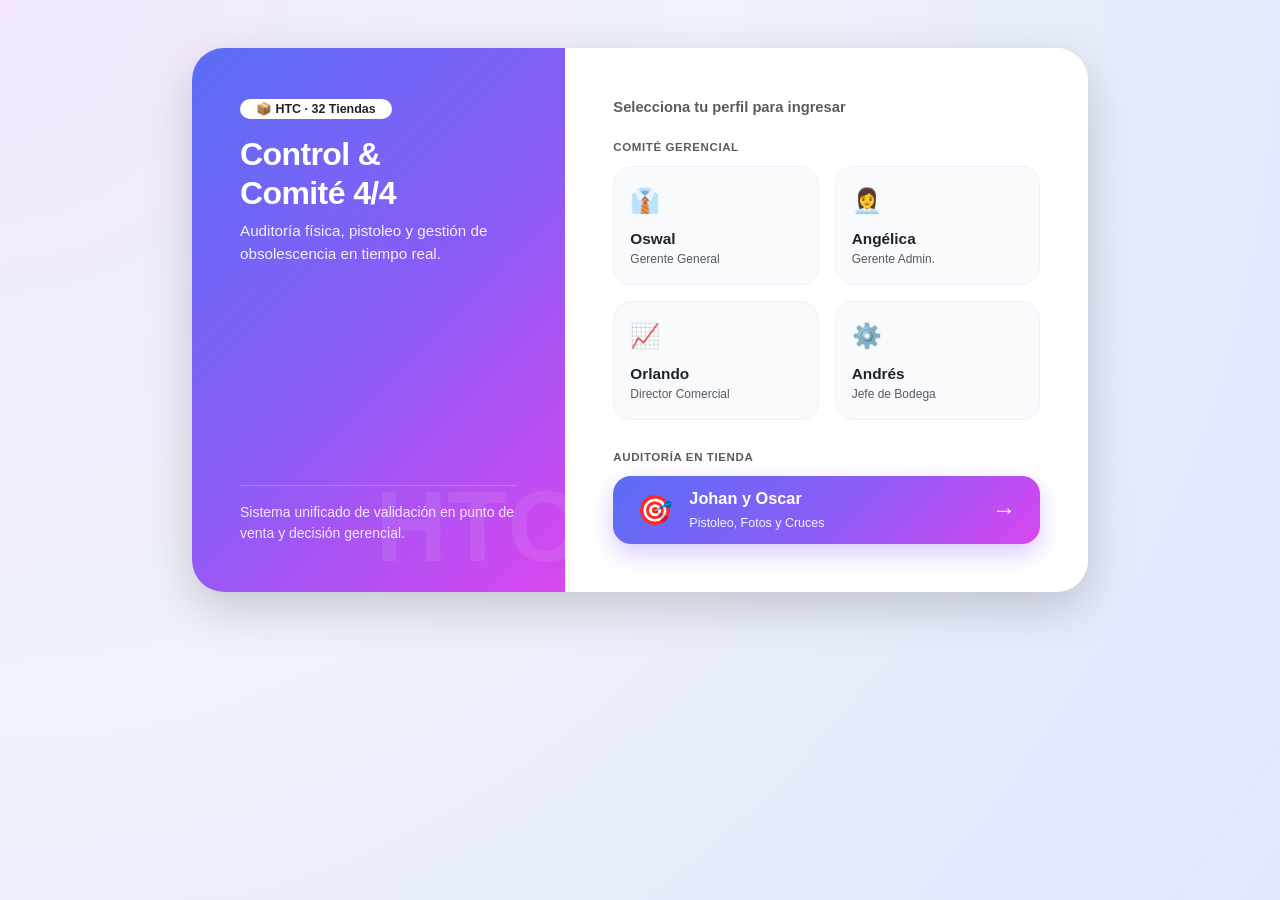
==== commit 93580466: "Refactor minimum days references to dynamic value Updated text references to minimum days for produc" ====
--- a/index.html
+++ b/index.html
@@ -477,7 +477,7 @@
       <div>
         <span class="badge bg-white text-dark fw-bold mb-3 px-3 py-1 rounded-pill" style="font-size: 0.78rem;">📦 HTC · 32 Tiendas</span>
         <h1 class="fw-bold mb-2" style="letter-spacing: -0.6px; font-size: 2rem;">Control &<br>Comité 4/4</h1>
-        <p class="mb-0" style="opacity: 0.9; font-size: 0.95rem;">Auditoría física, pistoleo y gestión de obsolescencia &ge;120d en tiempo real.</p>
+        <p class="mb-0" style="opacity: 0.9; font-size: 0.95rem;">Auditoría física, pistoleo y gestión de obsolescencia en tiempo real.</p>
       </div>
       <div class="d-none d-md-block mt-4 pt-3 border-top border-white border-opacity-25 small" style="opacity: 0.85;">
         Sistema unificado de validación en punto de venta y decisión gerencial.
@@ -530,7 +530,7 @@
           <span style="font-size: 1.8rem;">🎯</span>
           <div>
             <span class="fw-bold d-block" style="font-size: 1.02rem;">Johan y Oscar</span>
-            <small style="font-size: 0.78rem; opacity: 0.92;">Pistoleo, Fotos (&ge;120d) y Cruces</small>
+            <small style="font-size: 0.78rem; opacity: 0.92;">Pistoleo, Fotos y Cruces</small>
           </div>
         </div>
         <span class="fw-bold fs-4">→</span>
@@ -753,8 +753,8 @@
   <!-- ==================== PESTAÑA 2: CARGA EXCEL Y TOMA DE 2 FOTOS ==================== -->
   <div id="tabCargaFotos" class="d-none">
     <div class="card p-3 mb-3">
-      <h6 class="fw-bold text-success mb-1">Paso 1: Subir Novedades (&ge; 120 días)</h6>
-      <p class="small text-muted mb-2">Sube tu reporte de LIKE (<code>.xls / .xlsx</code>). Solo entran al comité productos con <strong>120 días o más</strong> en inventario.</p>
+      <h6 class="fw-bold text-success mb-1">Paso 1: Subir Novedades (&ge; <span id="lblPaso1MinDias">120</span> días)</h6>
+      <p class="small text-muted mb-2">Sube tu reporte de LIKE (<code>.xls / .xlsx</code>). Entran al comité los productos que cumplan el mínimo de días configurado.</p>
       <div class="row g-2 align-items-end">
         <div class="col-12 col-md-5">
           <label class="form-label small fw-bold mb-1">Archivo Excel (.xls / .xlsx)</label>
@@ -865,7 +865,7 @@
         <h6 class="fw-bold text-primary mb-0">🎯 Auditoría Física: Pistoleo vs. Teórico LIKE</h6>
         <button type="button" class="btn btn-outline-danger btn-sm py-0 px-2" style="font-size: 0.7rem;" onclick="reiniciarSesionPistoleo()">Reiniciar sesión</button>
       </div>
-      <p class="small text-muted mb-2">1. Carga el archivo tal cual sale de LIKE (<code>.xls / .xlsx</code>). 2. Pistolea cada producto. Si tiene <strong>&ge; 120 días</strong> te pedirá <strong>Estado, Observación y 2 Fotos</strong>.</p>
+      <p class="small text-muted mb-2" id="descPistoleoDias">1. Carga el archivo tal cual sale de LIKE (<code>.xls / .xlsx</code>). 2. Pistolea cada producto. Si tiene <strong>&ge; 120 días</strong> te pedirá <strong>Estado, Observación y 2 Fotos</strong>.</p>
       <div class="row g-2 align-items-end">
         <div class="col-12 col-md-5">
           <label class="form-label small fw-bold mb-1">Reporte LIKE (.xls / .xlsx)</label>
@@ -882,15 +882,22 @@
       <div id="msgCargaLike" class="small fw-bold text-success mt-2"></div>
     </div>
 
-    <!-- Paso B: Barra Dual de Pistoleo (Bluetooth/USB + Cámara + Interruptor Fotos >=120d) -->
+    <!-- Paso B: Barra Dual de Pistoleo (Bluetooth/USB + Cámara + Días Configurables + Interruptor Fotos) -->
     <div id="zonaTrabajoPistoleo" class="d-none">
       <div class="card p-3 mb-3">
         <div class="d-flex flex-wrap justify-content-between align-items-center gap-2 mb-2">
           <div class="d-flex flex-wrap align-items-center gap-2">
             <span class="badge bg-dark" id="badgeTiendaPistoleo">TIENDA: -</span>
+            <div class="d-flex align-items-center gap-1 bg-light border rounded-pill px-2 py-1">
+              <label for="inputMinDiasComite" class="fw-bold text-dark mb-0" style="font-size: 0.72rem;">⏳ Mín. días:</label>
+              <input type="number" id="inputMinDiasComite" value="120" min="1" max="999"
+                class="form-control form-control-sm border-0 bg-transparent fw-bold text-primary p-0 text-center"
+                style="width: 46px; font-size: 0.78rem;"
+                onchange="actualizarMinDiasComite(this.value)">
+            </div>
             <div class="form-check form-switch m-0 bg-light border rounded-pill px-3 py-1">
               <input class="form-check-input" type="checkbox" id="chkPedirFotos120" checked onchange="guardarPrefFotos120()">
-              <label class="form-check-label fw-bold text-dark" for="chkPedirFotos120" style="font-size: 0.72rem; cursor: pointer;">
+              <label class="form-check-label fw-bold text-dark" for="chkPedirFotos120" style="font-size: 0.72rem; cursor: pointer;" id="lblPedirFotosDias">
                 📸 Pedir fotos &ge;120d
               </label>
             </div>
@@ -921,11 +928,11 @@
         </div>
       </div>
 
-      <!-- Paso C: Evaluación Física (Estado + Observación Oficial + 2 Fotos) para productos >= 120 días -->
+      <!-- Paso C: Evaluación Física (Estado + Observación Oficial + 2 Fotos) -->
       <div id="panelFotoInmediataPistoleo" class="card border-warning p-3 mb-3 d-none" style="border-width: 2px;">
         <div class="d-flex justify-content-between align-items-start mb-2">
           <div>
-            <span class="badge bg-danger">⚠️ OBSOLESCENCIA &ge; 120 DÍAS — TOMA FÍSICA OBLIGATORIA</span>
+            <span class="badge bg-danger" id="badgeAlertaObsDias">⚠️ OBSOLESCENCIA &ge; 120 DÍAS — TOMA FÍSICA OBLIGATORIA</span>
             <h6 class="fw-bold text-dark mt-1 mb-0 small" id="pFotoTitulo">-</h6>
           </div>
           <button type="button" class="btn-close btn-sm" onclick="cerrarPanelEvaluacionPistoleo()"></button>
@@ -1034,7 +1041,7 @@
           </div>
         </div>
 
-        <!-- Selector entre Faltantes para Cobro, Sobrantes y Evaluados >=120d -->
+        <!-- Selector entre Faltantes para Cobro, Sobrantes y Evaluados -->
         <div class="d-flex gap-1 mb-2">
           <button type="button" id="btnSubFaltantes" class="btn btn-danger btn-sm flex-fill fw-bold rounded-3" onclick="mostrarSublistaPistoleo('FALTANTES')">
             🚨 Faltantes (<span id="badgeSubFalt">0</span>)
@@ -1043,7 +1050,7 @@
             ➕ Sobrantes (<span id="badgeSubSob">0</span>)
           </button>
           <button type="button" id="btnSubObs120" class="btn btn-outline-warning text-dark btn-sm flex-fill fw-bold rounded-3" onclick="mostrarSublistaPistoleo('OBS120')">
-            📸 &ge;120d (<span id="badgeSubObs120">0</span>)
+            📸 &ge;<span id="lblBtnSubDias">120</span>d (<span id="badgeSubObs120">0</span>)
           </button>
         </div>
 
@@ -1088,7 +1095,7 @@
       <div class="row g-2 mb-3">
         <div class="col-6 col-md-3">
           <div class="kpi-card-dash kpi-navy">
-            <span class="fin-lbl">Obsolescencia &ge;120d</span>
+            <span class="fin-lbl" id="lblDashKpiObs">Obsolescencia &ge;120d</span>
             <span class="fin-val" id="dashValTotal">$0</span>
             <span class="fin-sub" id="dashSubLotes">0 lotes evaluados</span>
           </div>
@@ -1137,7 +1144,7 @@
         <div class="row g-2 mb-3">
           <div class="col-6 col-md-3">
             <button type="button" id="btnDashSub_OBS" class="btn-dash-tienda-tab activo" onclick="seleccionarSubtabDashTienda('OBS')">
-              📦 Obsolescencia &ge;120d
+              📦 Obsolescencia
               <span class="d-block small opacity-75" id="cntDashSub_OBS">0 lotes</span>
             </button>
           </div>
@@ -1239,7 +1246,8 @@
 <script src="https://cdn.jsdelivr.net/npm/bootstrap@5.3.2/dist/js/bootstrap.bundle.min.js"></script>
 <script>
   const API_URL = 'https://script.google.com/macros/s/AKfycbxfufJTUJK4jp9rr2_JHCGIZZCvFVSMi5USIazdQ1H5lMygCc7QnF1OaLuaOqrFcdQ-0w/exec';
-  const MIN_DIAS_COMITE = 120;
+  let MIN_DIAS_COMITE = Number(localStorage.getItem('htc_min_dias_comite') || 120);
+
   const NOMBRES_EVAL = {
     OSMEL: 'Oswal (Gerente General)',
     ANGELICA: 'Angélica (Gerente Administrativa)',
@@ -1263,6 +1271,34 @@
     ],
     'Otro': []
   };
+
+  function aplicarEtiquetasMinDias() {
+    const d = MIN_DIAS_COMITE;
+    const inp = document.getElementById('inputMinDiasComite');
+    if (inp) inp.value = d;
+    const lbl = document.getElementById('lblPedirFotosDias');
+    if (lbl) lbl.innerHTML = `📸 Pedir fotos &ge;${d}d`;
+    const lblPaso1 = document.getElementById('lblPaso1MinDias');
+    if (lblPaso1) lblPaso1.innerText = d;
+    const descPist = document.getElementById('descPistoleoDias');
+    if (descPist) descPist.innerHTML = `1. Carga el archivo tal cual sale de LIKE (<code>.xls / .xlsx</code>). 2. Pistolea cada producto. Si tiene <strong>&ge; ${d} días</strong> te pedirá <strong>Estado, Observación y 2 Fotos</strong>.`;
+    const badgeAlerta = document.getElementById('badgeAlertaObsDias');
+    if (badgeAlerta) badgeAlerta.innerHTML = `⚠️ OBSOLESCENCIA &ge; ${d} DÍAS — TOMA FÍSICA OBLIGATORIA`;
+    const lblBtnSub = document.getElementById('lblBtnSubDias');
+    if (lblBtnSub) lblBtnSub.innerText = d;
+    const lblKpiDash = document.getElementById('lblDashKpiObs');
+    if (lblKpiDash) lblKpiDash.innerHTML = `Obsolescencia &ge;${d}d`;
+  }
+
+  function actualizarMinDiasComite(valor) {
+    const num = Math.max(1, parseInt(valor, 10) || 120);
+    MIN_DIAS_COMITE = num;
+    localStorage.setItem('htc_min_dias_comite', String(num));
+    aplicarEtiquetasMinDias();
+    if (sesionPistoleo) actualizarKPIsPistoleo();
+    cargarDatos();
+    enfocarPistola();
+  }
 
   function normalizarUrlFotoDrive(url) {
     if (!url || typeof url !== 'string') return '';
@@ -1330,6 +1366,7 @@
     if (prefF !== null && document.getElementById('chkPedirFotos120')) {
       document.getElementById('chkPedirFotos120').checked = (prefF === '1');
     }
+    aplicarEtiquetasMinDias();
 
     if (usuarioActivo && NOMBRES_EVAL[usuarioActivo]) {
       mostrarAppPrincipal();
@@ -1732,7 +1769,7 @@
         } else {
           reproducirBeep('OK');
           alerta.className = 'alert alert-success small fw-bold mb-0 py-2 rounded-3';
-          const tagObs = item.dias >= MIN_DIAS_COMITE ? ` · ≥120d ${pedirFotos ? '(Fotos OK)' : '(Modo solo conteo)'}` : ` · ${item.dias}d`;
+          const tagObs = item.dias >= MIN_DIAS_COMITE ? ` · ≥${MIN_DIAS_COMITE}d ${pedirFotos ? '(Fotos OK)' : '(Modo solo conteo)'}` : ` · ${item.dias}d`;
           alerta.innerHTML = `✅ <strong>${item.codigo}</strong> - ${item.descripcion} (${item.cantFisica}/${item.cantTeorica} und.${tagObs})`;
         }
         guardarSesionPistoleoLocal();
@@ -2029,7 +2066,7 @@
     } else {
       const obsItems = sesionPistoleo.items.filter(it => it.cantFisica > 0 && it.dias >= MIN_DIAS_COMITE);
       if (obsItems.length === 0) {
-        cont.innerHTML = '<div class="text-muted small text-center py-3">Aún no has pistoleado productos con &ge; 120 días.</div>';
+        cont.innerHTML = `<div class="text-muted small text-center py-3">Aún no has pistoleado productos con &ge; ${MIN_DIAS_COMITE} días.</div>`;
         return;
       }
       cont.innerHTML = obsItems.map(it => `
@@ -2038,7 +2075,7 @@
             <span class="badge bg-dark">${it.codigo}</span>
             <span class="badge bg-warning text-dark">${it.estado}</span>
             <strong class="ms-1">${it.descripcion}</strong>
-            <div class="text-muted" style="font-size: 0.7rem;">${it.observacion}</div>
+            <div class="text-muted" style="font-size: 0.7rem;">${it.dias}d · ${it.observacion}</div>
           </div>
           <div class="text-end flex-shrink-0">
             <span class="badge ${it.foto1 && it.foto2 ? 'bg-success' : 'bg-danger'}">${it.foto1 && it.foto2 ? '2/2 Fotos' : 'Falta foto'}</span>
@@ -2194,7 +2231,7 @@
       }
       if (it.cantFisica > 0 && it.dias >= MIN_DIAS_COMITE) {
         const serEsc = (it.serialesEscaneados.length > 0 ? it.serialesEscaneados : it.serialesTeoricos).join(', ');
-        csv += `"OBSOLESCENCIA >=120D";"${sesionPistoleo.sucursal}";"${it.codigo}";"${it.descripcion}";"${serEsc}";${it.cantTeorica};${it.cantFisica};0;${it.costoUnit};${it.costoUnit * it.cantFisica};"${it.estado}";"${it.observacion}"\n`;
+        csv += `"OBSOLESCENCIA >=${MIN_DIAS_COMITE}D";"${sesionPistoleo.sucursal}";"${it.codigo}";"${it.descripcion}";"${serEsc}";${it.cantTeorica};${it.cantFisica};0;${it.costoUnit};${it.costoUnit * it.cantFisica};"${it.estado}";"${it.observacion}"\n`;
       }
     });
     sesionPistoleo.sobrantes.forEach(s => {
@@ -2329,7 +2366,7 @@
     const porcAvance = comiteFilt.length > 0 ? Math.round((lotesCerrados / comiteFilt.length) * 100) : 0;
 
     document.getElementById('dashValTotal').innerText = '$' + valTotalObs.toLocaleString('es-CO');
-    document.getElementById('dashSubLotes').innerText = `${comiteFilt.length} lotes (>=120d)`;
+    document.getElementById('dashSubLotes').innerText = `${comiteFilt.length} lotes (>=${MIN_DIAS_COMITE}d)`;
     document.getElementById('dashPorcRecup').innerText = `${porcRecup}%`;
     document.getElementById('dashValRecup').innerText = '$' + valRecup.toLocaleString('es-CO') + ' salvado';
     document.getElementById('dashValFaltantes').innerText = '$' + valFalt.toLocaleString('es-CO');
@@ -2385,7 +2422,7 @@
         data: {
           labels: topTiendas.map(t => t[0]),
           datasets: [
-            { label: 'Obsolescencia >=120d ($)', data: topTiendas.map(t => t[1].obs), backgroundColor: '#5b6ef5' },
+            { label: `Obsolescencia >=${MIN_DIAS_COMITE}d ($)`, data: topTiendas.map(t => t[1].obs), backgroundColor: '#5b6ef5' },
             { label: 'Faltantes Cobro ($)', data: topTiendas.map(t => t[1].falt), backgroundColor: '#ec4899' }
           ]
         },
@@ -2408,7 +2445,7 @@
       const cont = document.getElementById('contenedorDetalleCodigosTienda');
       if (dashSubtabTiendaActual === 'OBS') {
         cont.innerHTML = comiteFilt.length === 0
-          ? '<div class="text-muted small text-center py-3">Sin productos &ge;120 días en esta tienda.</div>'
+          ? `<div class="text-muted small text-center py-3">Sin productos &ge;${MIN_DIAS_COMITE} días en esta tienda.</div>`
           : comiteFilt.map(it => `
               <div class="bg-white rounded-3 p-2 mb-1 shadow-sm d-flex justify-content-between align-items-center small">
                 <div>
@@ -2779,7 +2816,7 @@
     if (!file) return alert('Selecciona primero tu archivo Excel de LIKE.');
     const tiendaDefault = document.getElementById('txtTiendaDefault').value.trim().toUpperCase() || 'TIENDA PRINCIPAL';
     const msg = document.getElementById('msgImport');
-    msg.innerText = 'Procesando productos >= 120 días del Excel...';
+    msg.innerText = `Procesando productos >= ${MIN_DIAS_COMITE} días del Excel...`;
 
     const reader = new FileReader();
     reader.onload = async function(e) {
@@ -2826,17 +2863,17 @@
       }));
 
       if (lotes.length === 0) {
-        msg.innerText = `No hay lotes >= 120 días para Comité (omitidos: ${omitidosMenos120} <120d).`;
+        msg.innerText = `No hay lotes >= ${MIN_DIAS_COMITE} días para Comité (omitidos: ${omitidosMenos120} <${MIN_DIAS_COMITE}d).`;
         return;
       }
 
-      msg.innerText = `Subiendo ${lotes.length} lotes (>= 120 días)...`;
+      msg.innerText = `Subiendo ${lotes.length} lotes (>= ${MIN_DIAS_COMITE} días)...`;
       const resp = await fetch(API_URL, {
         method: 'POST',
         body: JSON.stringify({ accion: 'importar_novedades', lotes })
       });
       const res = await resp.json();
-      msg.innerText = `¡Listo! Se cargaron ${res.lotesInsertados} lotes (>= 120d) · Omitidos: ${omitidosMenos120} (<120d).`;
+      msg.innerText = `¡Listo! Se cargaron ${res.lotesInsertados} lotes (>= ${MIN_DIAS_COMITE}d) · Omitidos: ${omitidosMenos120} (<${MIN_DIAS_COMITE}d).`;
 
       await cargarDatos();
       const selFotos = document.getElementById('filtroTiendaFotos');
@@ -2902,7 +2939,7 @@
 
     document.getElementById('listaTarjetasFotos').innerHTML = pendientes.length > 0
       ? pendientes.map(construirTarjetaFoto).join('')
-      : '<div class="alert alert-success text-center small fw-bold rounded-3 mb-0 py-2">🎉 ¡Todos los lotes (>= 120d) de este filtro ya tienen sus 2 fotos completas!</div>';
+      : `<div class="alert alert-success text-center small fw-bold rounded-3 mb-0 py-2">🎉 ¡Todos los lotes (>= ${MIN_DIAS_COMITE}d) de este filtro ya tienen sus 2 fotos completas!</div>`;
 
     const bloqueComp = document.getElementById('bloqueFotosCompletadas');
     if (completados.length > 0) {
@@ -2939,7 +2976,7 @@
       const distinto = pendientes.find(x => !itemFotoActivo || x.fila !== itemFotoActivo.fila);
       seleccionarParaFoto((distinto || pendientes[0]).fila);
     } else {
-      alert('🎉 ¡Todos los lotes (>= 120d) de esta tienda/bloque ya tienen sus 2 fotos!');
+      alert(`🎉 ¡Todos los lotes (>= ${MIN_DIAS_COMITE}d) de esta tienda/bloque ya tienen sus 2 fotos!`);
     }
   }
 
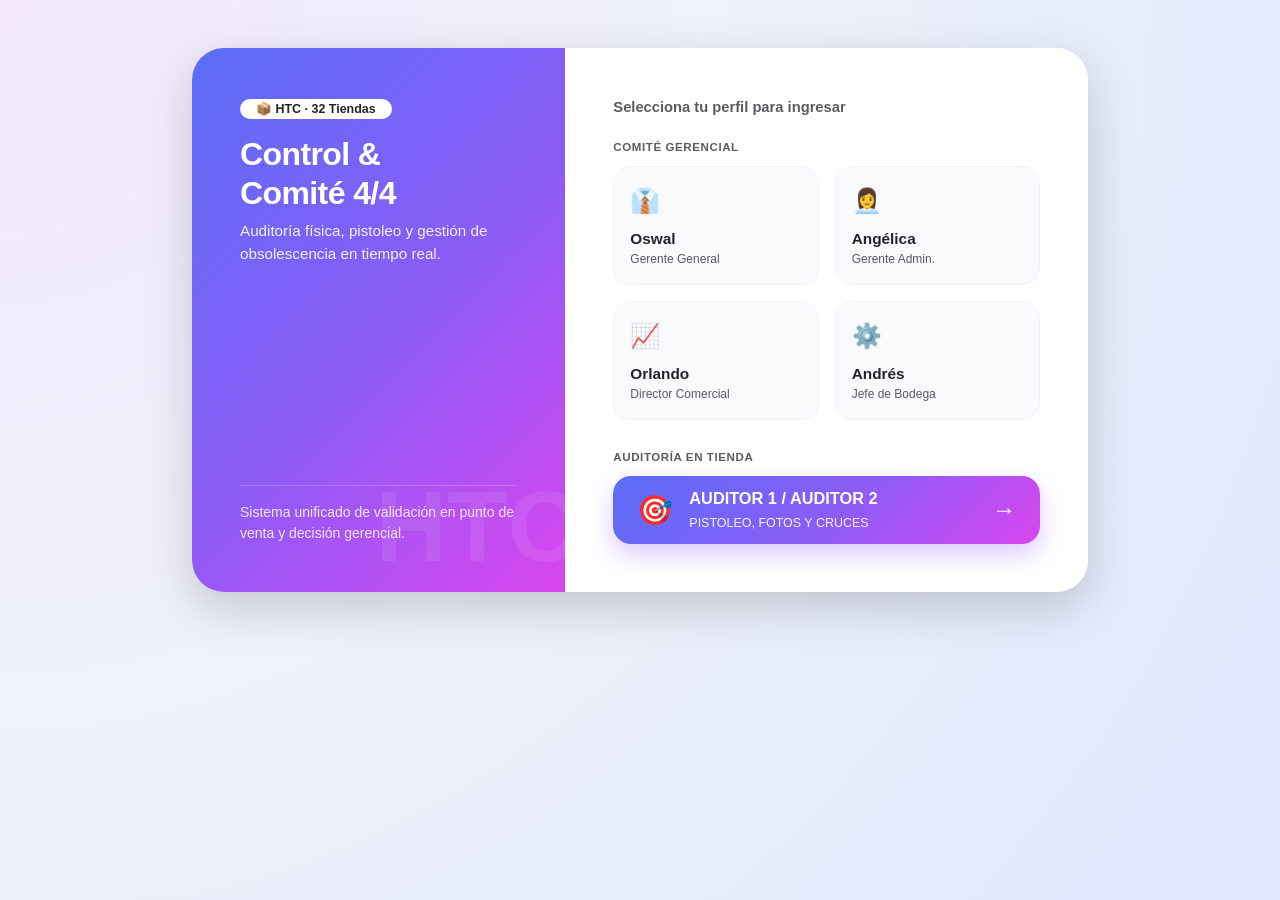
==== commit 446f2d0d: "Unificar AUDITOR 1 y AUDITOR 2 en pistoleo en vivo y cierre" ====
--- a/index.html
+++ b/index.html
@@ -5,474 +5,15 @@
   <meta name="viewport" content="width=device-width, initial-scale=1.0">
   <title>Comité Obsolescencia 4/4 & Auditoría | HTC</title>
   <link href="https://cdn.jsdelivr.net/npm/bootstrap@5.3.2/dist/css/bootstrap.min.css" rel="stylesheet">
+  <link rel="stylesheet" href="css/global.css?v=80">
   <script src="https://cdn.jsdelivr.net/npm/xlsx@0.18.5/dist/xlsx.full.min.js"></script>
   <script src="https://unpkg.com/html5-qrcode@2.3.8/html5-qrcode.min.js"></script>
   <script src="https://cdn.jsdelivr.net/npm/chart.js@4.4.1/dist/chart.umd.min.js"></script>
-  <style>
-    :root {
-      --ui-indigo: #5b6ef5;
-      --ui-violet: #8b5cf6;
-      --ui-pink: #ec4899;
-      --ui-grad-main: linear-gradient(135deg, #5b6ef5 0%, #8b5cf6 52%, #d946ef 100%);
-      --ui-grad-pink: linear-gradient(135deg, #f43f5e 0%, #ec4899 55%, #a855f7 100%);
-      --ui-bg: #eef2f9;
-      --ui-card: #ffffff;
-      --ui-text: #1e293b;
-      --ui-muted: #64748b;
-      --ui-shadow: 0 14px 34px rgba(91, 110, 245, 0.11);
-      --ui-shadow-sm: 0 8px 22px rgba(15, 23, 42, 0.06);
-    }
-
-    body {
-      background: radial-gradient(circle at top left, #f3e8ff 0%, #eef2f9 45%, #e0e7ff 100%);
-      background-attachment: fixed;
-      font-family: -apple-system, BlinkMacSystemFont, "Segoe UI", Roboto, sans-serif;
-      color: var(--ui-text);
-      padding-bottom: 84px;
-      min-height: 100vh;
-    }
-
-    /* ===== PANTALLA 1: BIENVENIDA RESPONSIVA (PORTÁTIL 2 COL / MÓVIL 1 COL) ===== */
-    .welcome-hero-desktop {
-      background: var(--ui-grad-main);
-      position: relative;
-      overflow: hidden;
-    }
-    .welcome-hero-desktop::after {
-      content: "HTC";
-      position: absolute;
-      right: -14px;
-      bottom: -10px;
-      font-size: 6.2rem;
-      font-weight: 900;
-      opacity: 0.08;
-      pointer-events: none;
-    }
-    .btn-perfil {
-      background: #f8fafc;
-      border: 1.5px solid #eef2ff;
-      border-radius: 18px;
-      transition: all 0.2s ease;
-      text-align: left;
-      height: 100%;
-      cursor: pointer;
-    }
-    .btn-perfil:hover, .btn-perfil:active {
-      border-color: var(--ui-violet);
-      background: #f5f3ff;
-      transform: translateY(-2px);
-      box-shadow: 0 8px 20px rgba(139, 92, 246, 0.14);
-    }
-    .btn-perfil.btn-johanoscar {
-      background: var(--ui-grad-main);
-      color: #ffffff;
-      border: none;
-      border-radius: 18px;
-      height: auto !important;
-      min-height: 68px;
-      box-shadow: 0 10px 24px rgba(139, 92, 246, 0.32);
-    }
-    .btn-perfil.btn-johanoscar:hover {
-      filter: brightness(1.05);
-      transform: translateY(-2px);
-    }
-
-    /* ===== CABECERA COMPACTA Y DELGADA PARA CELULAR Y PORTÁTIL ===== */
-    .app-header {
-      position: sticky;
-      top: 4px;
-      z-index: 1040;
-      background: var(--ui-grad-main);
-      color: #ffffff;
-      border-radius: 20px;
-      padding: 10px 14px;
-      box-shadow: 0 10px 24px rgba(91, 110, 245, 0.25);
-      overflow: hidden;
-    }
-    .app-header::before {
-      content: "HTC";
-      position: absolute;
-      right: 110px;
-      top: -12px;
-      font-size: 3.2rem;
-      font-weight: 900;
-      opacity: 0.07;
-      pointer-events: none;
-    }
-    .app-header h5 {
-      font-size: 0.96rem;
-      margin-bottom: 3px !important;
-    }
-
-    .btn-cambiar-perfil-pro {
-      background: rgba(255, 255, 255, 0.22);
-      backdrop-filter: blur(8px);
-      border: 1px solid rgba(255, 255, 255, 0.45);
-      color: #ffffff;
-      border-radius: 999px;
-      padding: 4px 11px;
-      font-size: 0.72rem;
-      font-weight: 700;
-      display: inline-flex;
-      align-items: center;
-      gap: 4px;
-      box-shadow: 0 3px 10px rgba(15, 23, 42, 0.1);
-      transition: all 0.18s ease;
-      cursor: pointer;
-    }
-    .btn-cambiar-perfil-pro:hover, .btn-cambiar-perfil-pro:active {
-      background: #ffffff;
-      color: #6d28d9;
-    }
-
-    /* Pestañas en fila horizontal compacta (un solo renglón) */
-    .nav-segmented {
-      display: grid;
-      grid-template-columns: repeat(3, 1fr);
-      gap: 6px;
-      width: 100%;
-      margin-top: 8px;
-    }
-    .nav-segmented.modo-comite {
-      grid-template-columns: repeat(2, 1fr);
-    }
-    .nav-segmented .nav-link {
-      background: rgba(255, 255, 255, 0.18);
-      backdrop-filter: blur(6px);
-      color: #ffffff;
-      border-radius: 12px;
-      font-weight: 700;
-      font-size: 0.78rem;
-      padding: 6px 8px;
-      transition: all 0.2s ease;
-      display: flex;
-      flex-direction: row;
-      align-items: center;
-      justify-content: center;
-      gap: 6px;
-      border: 1px solid rgba(255, 255, 255, 0.24);
-      cursor: pointer;
-    }
-    .nav-segmented .nav-link span.ico-tile {
-      font-size: 0.95rem;
-      line-height: 1;
-    }
-    .nav-segmented .nav-link.active {
-      background: #ffffff;
-      color: #6d28d9;
-      box-shadow: 0 4px 12px rgba(15, 23, 42, 0.14);
-    }
-
-    @media (max-width: 576px) {
-      .app-header {
-        border-radius: 16px;
-        padding: 8px 11px;
-      }
-      .app-header h5 {
-        font-size: 0.86rem;
-      }
-      #badgeRolUsuario {
-        font-size: 0.64rem !important;
-        padding: 2px 8px !important;
-      }
-      .nav-segmented {
-        margin-top: 6px;
-      }
-      .nav-segmented .nav-link {
-        padding: 5px 6px;
-        font-size: 0.73rem;
-      }
-    }
-
-    /* Tarjetas Soft UI con sombra uniforme en todas las pestañas */
-    .card, .ficha-card, .resumen-financiero-card {
-      background: #ffffff !important;
-      border: 1px solid rgba(255, 255, 255, 0.9) !important;
-      border-radius: 22px !important;
-      box-shadow: var(--ui-shadow-sm) !important;
-    }
-    .resumen-financiero-card {
-      padding: 14px 16px !important;
-    }
-
-    /* Botones segmentados Persona 1 / Persona 2 */
-    .btn-bloque-persona {
-      border: 1.5px solid #e2e8f0;
-      background: #ffffff;
-      color: #475569;
-      font-weight: 700;
-      font-size: 0.76rem;
-      border-radius: 14px;
-      padding: 8px 6px;
-      transition: all 0.15s ease;
-    }
-    .btn-bloque-persona.activo {
-      background: var(--ui-grad-pink);
-      border-color: transparent;
-      color: #ffffff;
-      box-shadow: 0 6px 14px rgba(236, 72, 153, 0.28);
-    }
-
-    /* Pills y Estados */
-    .ficha-top-meta {
-      display: flex;
-      flex-wrap: wrap;
-      justify-content: space-between;
-      align-items: center;
-      gap: 6px;
-      padding-bottom: 8px;
-      margin-bottom: 8px;
-      border-bottom: 1px solid #f1f5f9;
-    }
-    .pill-meta { font-size: 0.7rem; font-weight: 700; padding: 3px 10px; border-radius: 20px; }
-    .pill-code  { background: #1e293b; color: #ffffff; }
-    .pill-store { background: #ede9fe; color: #6d28d9; }
-    .pill-issue { background: #fce7f3; color: #be185d; }
-    .pill-days  { background: #fee2e2; color: #b91c1c; }
-
-    .status-progreso { background: #f1f5f9; color: #475569; }
-    .status-aprobado { background: #dcfce7; color: #15803d; }
-    .status-revisar  { background: #fef3c7; color: #b45309; }
-
-    .linea-datos-prod {
-      background: #f8fafc;
-      border-radius: 14px;
-      padding: 7px 12px;
-      font-size: 0.78rem;
-      color: #334155;
-      display: flex;
-      flex-wrap: wrap;
-      align-items: center;
-      justify-content: space-between;
-      gap: 4px;
-    }
-    .dato-sep { color: #cbd5e1; }
-
-    /* Pasarela de fotos */
-    .pasarela-box {
-      position: relative;
-      background: #f8fafc;
-      border-radius: 18px;
-      padding: 8px;
-      text-align: center;
-    }
-    .pasarela-img {
-      width: 100%;
-      height: 210px;
-      object-fit: contain;
-      border-radius: 14px;
-      background: #ffffff;
-      cursor: zoom-in;
-    }
-    .pasarela-contador {
-      position: absolute;
-      top: 14px;
-      right: 14px;
-      background: rgba(91, 110, 245, 0.85);
-      color: #ffffff;
-      font-size: 0.7rem;
-      font-weight: 700;
-      padding: 3px 10px;
-      border-radius: 20px;
-    }
-    .pasarela-btn {
-      position: absolute;
-      top: 50%;
-      transform: translateY(-50%);
-      width: 36px;
-      height: 36px;
-      border-radius: 50%;
-      border: none;
-      background: var(--ui-grad-main);
-      color: #ffffff;
-      font-size: 1.15rem;
-      display: flex;
-      align-items: center;
-      justify-content: center;
-      box-shadow: 0 4px 12px rgba(91, 110, 245, 0.35);
-    }
-    .pasarela-btn.prev { left: 12px; }
-    .pasarela-btn.next { right: 12px; }
-
-    /* Caja de Novedad y Seriales */
-    .novedad-box-pro {
-      background: #faf5ff;
-      border-left: 4px solid #8b5cf6;
-      border-radius: 14px;
-      padding: 10px 14px;
-      margin-bottom: 10px;
-    }
-    .novedad-label { font-size: 0.66rem; font-weight: 800; text-transform: uppercase; color: #7c3aed; display: block; margin-bottom: 2px; }
-    .novedad-texto { font-size: 0.82rem; font-weight: 600; color: #1e293b; }
-    .seriales-row-pro {
-      margin-top: 6px;
-      padding-top: 6px;
-      border-top: 1px dashed #ddd6fe;
-      display: flex;
-      flex-wrap: wrap;
-      align-items: center;
-      gap: 5px;
-      font-size: 0.72rem;
-    }
-    .serial-chip {
-      background: #ffffff;
-      border: 1px solid #ddd6fe;
-      color: #5b21b6;
-      font-family: ui-monospace, monospace;
-      font-weight: 700;
-      font-size: 0.7rem;
-      padding: 2px 8px;
-      border-radius: 8px;
-    }
-
-    /* Botones de decisión */
-    .btn-decision {
-      border-radius: 999px;
-      padding: 9px 14px;
-      font-weight: 700;
-      font-size: 0.8rem;
-      border: none;
-      transition: transform 0.12s ease, box-shadow 0.15s ease;
-      display: flex;
-      align-items: center;
-      justify-content: center;
-      gap: 6px;
-    }
-    .btn-decision:active { transform: scale(0.97); }
-    .btn-desc { background: var(--ui-grad-pink); color: #ffffff; box-shadow: 0 6px 14px rgba(236, 72, 153, 0.25); }
-    .btn-obs  { background: linear-gradient(135deg, #f59e0b, #d97706); color: #ffffff; }
-    .btn-tras { background: var(--ui-grad-main); color: #ffffff; box-shadow: 0 6px 14px rgba(91, 110, 245, 0.25); }
-    .btn-reem { background: linear-gradient(135deg, #10b981, #059669); color: #ffffff; }
-    .btn-baja { background: #334155; color: #ffffff; }
-
-    /* Botones de Estado Toma Física */
-    .btn-estado-toma {
-      border: 1.5px solid #e2e8f0;
-      background: #ffffff;
-      color: #1e293b;
-      border-radius: 16px;
-      padding: 9px 10px;
-      font-size: 0.75rem;
-      font-weight: 700;
-      text-align: left;
-      transition: all 0.15s ease;
-      width: 100%;
-    }
-    .btn-estado-toma small { display: block; font-weight: 400; font-size: 0.65rem; opacity: 0.85; line-height: 1.15; }
-    .btn-estado-toma.activo-bueno { background: #ecfdf5; border-color: #10b981; color: #065f46; }
-    .btn-estado-toma.activo-novedad { background: #fffbeb; border-color: #f59e0b; color: #78350f; }
-    .btn-estado-toma.activo-baja { background: #fef2f2; border-color: #ef4444; color: #7f1d1d; }
-    .btn-estado-toma.activo-pendiente { background: #f5f3ff; border-color: #8b5cf6; color: #4c1d95; }
-
-    /* ===== BARRA INFERIOR FLOTANTE FIJA Y COMPACTA EN CELULAR ===== */
-    .floating-nav-wrap {
-      position: fixed;
-      bottom: 0;
-      left: 0;
-      right: 0;
-      z-index: 1050;
-      padding: 6px 10px calc(6px + env(safe-area-inset-bottom));
-      background: rgba(238, 242, 249, 0.82);
-      backdrop-filter: blur(10px);
-      border-top: 1px solid rgba(255, 255, 255, 0.8);
-      transform: translateZ(0);
-    }
-    .nav-bottom-bar {
-      max-width: 960px;
-      margin: 0 auto;
-      background: var(--ui-grad-main);
-      color: #ffffff;
-      border-radius: 16px;
-      padding: 6px 12px;
-      display: flex;
-      align-items: center;
-      justify-content: space-between;
-      gap: 6px;
-      box-shadow: 0 8px 22px rgba(91, 110, 245, 0.3);
-    }
-    .btn-nav-compacto {
-      border-radius: 11px !important;
-      padding: 5px 12px !important;
-      font-size: 0.76rem !important;
-      font-weight: 700 !important;
-      white-space: nowrap !important;
-      line-height: 1.2 !important;
-    }
-
-    /* Lista y Tarjetas */
-    .lote-item {
-      background: #ffffff;
-      border-radius: 16px;
-      padding: 12px 14px;
-      border: 1.5px solid #f1f5f9;
-      box-shadow: 0 4px 12px rgba(15, 23, 42, 0.04);
-      transition: all 0.15s ease;
-      cursor: pointer;
-    }
-    .lote-item.seleccionado { border-color: var(--ui-violet); background: #faf5ff; }
-    .btn-seriales-pill { background: #6d28d9; color: #ffffff; border: none; border-radius: 8px; padding: 2px 8px; font-size: 0.68rem; font-weight: 700; }
-
-    .fin-box { border-radius: 16px; padding: 10px 6px; text-align: center; height: 100%; }
-    .fin-bajas { background: #fef2f2; color: #b91c1c; }
-    .fin-recup { background: #ecfdf5; color: #047857; }
-    .fin-total { background: #f5f3ff; color: #6d28d9; }
-    .fin-lbl { font-size: 0.68rem; font-weight: 700; display: block; text-transform: uppercase; }
-    .fin-val { font-size: 0.96rem; font-weight: 800; display: block; margin-top: 2px; }
-    .fin-sub { font-size: 0.62rem; opacity: 0.85; display: block; }
-
-    /* KPIs Dashboard y Botones de Filtro por Tienda */
-    .kpi-card-dash { border-radius: 20px; padding: 14px 10px; color: #ffffff; height: 100%; box-shadow: var(--ui-shadow-sm); }
-    .kpi-navy  { background: var(--ui-grad-main); }
-    .kpi-green { background: linear-gradient(135deg, #10b981, #059669); }
-    .kpi-red   { background: var(--ui-grad-pink); }
-    .kpi-gold  { background: linear-gradient(135deg, #f59e0b, #d97706); }
-
-    .btn-dash-tienda-tab {
-      border: 1.5px solid #e2e8f0;
-      background: #f8fafc;
-      color: #334155;
-      border-radius: 16px;
-      padding: 10px 8px;
-      font-size: 0.74rem;
-      font-weight: 700;
-      text-align: center;
-      transition: all 0.18s ease;
-      width: 100%;
-    }
-    .btn-dash-tienda-tab.activo {
-      background: var(--ui-grad-main);
-      color: #ffffff;
-      border-color: transparent;
-      box-shadow: 0 8px 18px rgba(91, 110, 245, 0.25);
-      transform: translateY(-1px);
-    }
-
-    /* Pistoleo Input */
-    .scanner-input-pro {
-      border: 2px solid #ddd6fe;
-      font-size: 1.05rem;
-      font-weight: 700;
-      padding: 12px 16px;
-      border-radius: 16px;
-      background: #faf5ff;
-      color: #4c1d95;
-    }
-    .scanner-input-pro:focus {
-      background: #ffffff;
-      border-color: var(--ui-violet);
-      box-shadow: 0 0 0 4px rgba(139, 92, 246, 0.18);
-    }
-
-    .img-preview-aud { height: 155px; object-fit: contain; border-radius: 14px; background: #fff; cursor: zoom-in; }
-  </style>
 </head>
 <body>
 
-<!-- ==================== PANTALLA DE INGRESO (RESPONSIVA MÓVIL + PORTÁTIL) ==================== -->
 <div id="pantallaIdentificacion" class="container py-3 py-md-5" style="max-width: 920px;">
   <div class="row g-0 shadow-lg rounded-5 overflow-hidden bg-white align-items-stretch">
-    
-    <!-- Columna Izquierda: Banner HTC -->
     <div class="col-12 col-md-5 welcome-hero-desktop d-flex flex-column justify-content-between p-4 p-md-5 text-white">
       <div>
         <span class="badge bg-white text-dark fw-bold mb-3 px-3 py-1 rounded-pill" style="font-size: 0.78rem;">📦 HTC · 32 Tiendas</span>
@@ -484,7 +25,6 @@
       </div>
     </div>
 
-    <!-- Columna Derecha: Selección de Perfiles -->
     <div class="col-12 col-md-7 p-4 p-md-5 bg-white">
       <p class="text-muted fw-semibold mb-3" style="font-size: 0.92rem;">Selecciona tu perfil para ingresar</p>
 
@@ -525,25 +65,21 @@
       <div class="text-start mb-2">
         <small class="fw-bold text-uppercase text-muted" style="font-size: 0.72rem; letter-spacing: 0.6px;">Auditoría en Tienda</small>
       </div>
-      <button type="button" class="btn-perfil btn-johanoscar w-100 d-flex align-items-center justify-content-between py-2 px-4" onclick="identificarUsuario('JOHAN_OSCAR')">
+      <button type="button" class="btn-perfil btn-johanoscar w-100 d-flex align-items-center justify-content-between py-2 px-4" onclick="identificarUsuario('AUDITOR_1')">
         <div class="d-flex align-items-center gap-3 text-start">
           <span style="font-size: 1.8rem;">🎯</span>
           <div>
-            <span class="fw-bold d-block" style="font-size: 1.02rem;">Johan y Oscar</span>
-            <small style="font-size: 0.78rem; opacity: 0.92;">Pistoleo, Fotos y Cruces</small>
+            <span class="fw-bold d-block" style="font-size: 1.02rem;">AUDITOR 1 / AUDITOR 2</span>
+            <small style="font-size: 0.78rem; opacity: 0.92;">PISTOLEO, FOTOS Y CRUCES</small>
           </div>
         </div>
         <span class="fw-bold fs-4">→</span>
       </button>
     </div>
-
   </div>
 </div>
 
-<!-- ==================== CONTENEDOR PRINCIPAL DE LA APP ==================== -->
 <div id="appPrincipal" class="container py-2 d-none" style="max-width: 960px;">
-
-  <!-- Encabezado Compacto con Tiles Horizontales -->
   <div class="app-header mb-3">
     <div class="d-flex justify-content-between align-items-center gap-2">
       <div class="d-flex flex-wrap align-items-center gap-2">
@@ -556,19 +92,19 @@
     </div>
 
     <div id="navSegmentedMenu" class="nav nav-segmented">
-      <button class="nav-link active" id="btnTabComite" type="button" onclick="cambiarVistaPestana('COMITE')">
+      <button class="nav-link active" id="btnTabComite" type="button" onclick="cambiarVistaPestana('comite')">
         <span class="ico-tile">📋</span>
         <span>1. Comité</span>
       </button>
-      <button class="nav-link" id="btnTabCarga" type="button" onclick="cambiarVistaPestana('FOTOS')">
+      <button class="nav-link" id="btnTabCarga" type="button" onclick="cambiarVistaPestana('fotos')">
         <span class="ico-tile">📸</span>
         <span>2. Fotos</span>
       </button>
-      <button class="nav-link" id="btnTabPistoleo" type="button" onclick="cambiarVistaPestana('PISTOLEO')">
+      <button class="nav-link" id="btnTabPistoleo" type="button" onclick="cambiarVistaPestana('pistoleo')">
         <span class="ico-tile">🎯</span>
         <span>3. Pistoleo</span>
       </button>
-      <button class="nav-link" id="btnTabDashboard" type="button" onclick="cambiarVistaPestana('DASHBOARD')">
+      <button class="nav-link" id="btnTabDashboard" type="button" onclick="cambiarVistaPestana('panel')">
         <span class="ico-tile">📊</span>
         <span>4. Panel</span>
       </button>
@@ -577,605 +113,12 @@
 
   <div id="loader" class="alert alert-info text-center fw-bold rounded-4 py-2 small mb-2 d-none">Sincronizando inventario...</div>
 
-  <!-- ==================== PESTAÑA 1: COMITÉ GERENCIAL ==================== -->
-  <div id="tabComite">
-
-    <div class="card p-2 mb-2">
-      <div class="row g-2 align-items-center">
-        <div class="col-7 col-md-5">
-          <select id="filtroSucursal" class="form-select form-select-sm fw-semibold rounded-3" onchange="idxComite=0; renderComite()">
-            <option value="TODAS">Todas las tiendas</option>
-          </select>
-        </div>
-        <div class="col-5 col-md-4">
-          <input type="text" id="buscarComite" class="form-control form-control-sm rounded-3" placeholder="Buscar código..." oninput="idxComite=0; renderComite()">
-        </div>
-        <div class="col-12 col-md-3">
-          <button type="button" class="btn btn-success btn-sm w-100 fw-semibold rounded-3" onclick="descargarCSV()">Exportar .CSV</button>
-        </div>
-      </div>
-    </div>
-
-    <!-- Ficha Principal del Producto -->
-    <div id="fichaComite" class="ficha-card p-3 mb-2 d-none">
-
-      <div class="ficha-top-meta">
-        <div class="d-flex flex-wrap align-items-center gap-1">
-          <span class="pill-meta pill-store" id="cSucursal"></span>
-          <span class="pill-meta pill-issue" id="cEstadoNovedad"></span>
-        </div>
-        <span class="pill-meta status-progreso" id="cBadgeEstadoVotos">VOTOS: 0/4</span>
-      </div>
-
-      <h6 class="fw-bold mb-1" style="line-height: 1.25; font-size: 0.98rem;" id="cDescripcion"></h6>
-
-      <div class="linea-datos-prod mb-2">
-        <span><strong>Código:</strong> <span id="cCodigo" class="text-dark fw-bold"></span></span>
-        <span class="dato-sep">|</span>
-        <span><strong id="cCantidad" class="text-primary">1 und.</strong></span>
-        <span class="dato-sep">|</span>
-        <span><strong id="cDias" class="text-danger">0 d</strong></span>
-        <span class="dato-sep">|</span>
-        <span><strong>Unit:</strong> <strong id="cCostoUnit" class="text-dark">$0</strong></span>
-      </div>
-
-      <!-- Foto en pasarela -->
-      <div class="pasarela-box mb-2">
-        <span class="pasarela-contador" id="cContadorFoto">1 / 2</span>
-        <div class="position-relative">
-          <button type="button" class="pasarela-btn prev" onclick="cambiarSlideFoto(-1, true)">‹</button>
-          <img id="cFotoPasarela" src="" class="pasarela-img" onclick="ampliarFoto(this.src)">
-          <button type="button" class="pasarela-btn next" onclick="cambiarSlideFoto(1, true)">›</button>
-        </div>
-      </div>
-
-      <!-- Novedad y Seriales -->
-      <div class="novedad-box-pro">
-        <span class="novedad-label">📋 Novedad reportada en tienda</span>
-        <div class="novedad-texto" id="cObservacion">-</div>
-        <div class="seriales-row-pro">
-          <span class="text-muted fw-bold">Seriales:</span>
-          <span id="cSeriales" class="d-flex flex-wrap align-items-center gap-1">-</span>
-        </div>
-      </div>
-
-      <!-- Subpanel de Descuento -->
-      <div id="panelDescuento" class="card border-danger bg-danger-subtle p-2 rounded-3 mb-2 d-none">
-        <div class="d-flex justify-content-between align-items-center mb-1">
-          <strong class="text-danger" style="font-size: 0.78rem;">Configurar Descuento</strong>
-          <button type="button" class="btn-close btn-sm" onclick="cerrarSubpaneles()"></button>
-        </div>
-        <div class="d-flex gap-1 mb-2">
-          <button type="button" class="btn btn-outline-danger btn-sm flex-fill fw-bold py-0" onclick="setPorcentajeRapido(10)">10%</button>
-          <button type="button" class="btn btn-outline-danger btn-sm flex-fill fw-bold py-0" onclick="setPorcentajeRapido(20)">20%</button>
-          <button type="button" class="btn btn-outline-danger btn-sm flex-fill fw-bold py-0" onclick="setPorcentajeRapido(30)">30%</button>
-          <button type="button" class="btn btn-outline-danger btn-sm flex-fill fw-bold py-0" onclick="setPorcentajeRapido(50)">50%</button>
-        </div>
-        <div class="row g-2 align-items-center mb-1">
-          <div class="col-5">
-            <select id="tipoDesc" class="form-select form-select-sm fw-bold" onchange="calcularPreviewDesc()">
-              <option value="PORC">Porcentaje (%)</option>
-              <option value="VALOR">Valor fijo ($)</option>
-            </select>
-          </div>
-          <div class="col-7">
-            <input type="number" id="valorDesc" class="form-control form-control-sm fw-bold" placeholder="Ej. 25" oninput="calcularPreviewDesc()">
-          </div>
-        </div>
-        <div class="fw-bold text-dark mb-1" style="font-size: 0.76rem;" id="previewDescTexto">Precio final estimado: -</div>
-        <button type="button" class="btn btn-danger btn-sm w-100 fw-bold rounded-3" onclick="confirmarDescuento()">Confirmar Descuento y Avanzar →</button>
-      </div>
-
-      <!-- Subpanel de Cambiar tienda -->
-      <div id="panelCambiarTienda" class="card border-primary bg-primary-subtle p-2 rounded-3 mb-2 d-none">
-        <div class="d-flex justify-content-between align-items-center mb-1">
-          <strong class="text-primary" style="font-size: 0.78rem;">🚚 ¿A qué tienda se traslada?</strong>
-          <button type="button" class="btn-close btn-sm" onclick="cerrarSubpaneles()"></button>
-        </div>
-        <div class="input-group input-group-sm">
-          <input type="text" id="inputTiendaDestino" list="listaTiendasDatalist" class="form-control fw-semibold" placeholder="Escribe o elige tienda destino...">
-          <datalist id="listaTiendasDatalist"></datalist>
-          <button type="button" class="btn btn-primary fw-bold" onclick="confirmarCambioTienda()">Confirmar →</button>
-        </div>
-      </div>
-
-      <!-- Botones de Decisión -->
-      <div class="row g-2 mb-1">
-        <div class="col-6">
-          <button type="button" class="btn-decision btn-desc w-100" onclick="abrirPanelDescuento()">🏷️ Descuento</button>
-        </div>
-        <div class="col-6">
-          <button type="button" class="btn-decision btn-obs w-100" onclick="votarComite('Obsequio')">🎁 Obsequio</button>
-        </div>
-        <div class="col-6">
-          <button type="button" class="btn-decision btn-tras w-100" onclick="abrirPanelCambiarTienda()">🚚 Cambiar tienda</button>
-        </div>
-        <div class="col-6">
-          <button type="button" class="btn-decision btn-reem w-100" onclick="votarComite('Reempacar p/ venta')">📦 Reempacar venta</button>
-        </div>
-        <div class="col-12" id="bloqueOpcionBaja">
-          <button type="button" class="btn-decision btn-baja w-100" onclick="votarComite('Dar de baja')">🗑️ Dar de baja</button>
-        </div>
-      </div>
-
-      <div id="msgComite" class="text-success fw-bold small text-center"></div>
-
-    </div>
-
-    <!-- Tarjeta del producto activo -->
-    <div id="bloqueTarjetaActiva" class="mb-2 d-none">
-      <div class="d-flex justify-content-between align-items-center mb-1 px-1">
-        <small class="fw-bold text-uppercase text-muted" style="font-size: 0.68rem;">Lote en pantalla (<span id="totalComite">0</span> en filtro)</small>
-      </div>
-      <div id="tarjetaLoteActivo"></div>
-    </div>
-
-    <!-- Caja de Totales -->
-    <div id="bloqueResumenFinanciero" class="resumen-financiero-card mb-3 d-none">
-      <div class="d-flex justify-content-between align-items-center mb-2">
-        <span class="fw-bold text-dark" style="font-size: 0.78rem;">💰 Resumen Financiero en Tiempo Real</span>
-        <span class="badge bg-light text-dark border" style="font-size: 0.66rem;" id="lblFiltroFinanciero">Todas las tiendas</span>
-      </div>
-      <div class="row g-2">
-        <div class="col-4">
-          <div class="fin-box fin-bajas">
-            <span class="fin-lbl">Bajas ($)</span>
-            <span class="fin-val" id="sumBajas">$0</span>
-            <span class="fin-sub" id="cntBajas">0 lotes</span>
-          </div>
-        </div>
-        <div class="col-4">
-          <div class="fin-box fin-recup">
-            <span class="fin-lbl">Recup. / Cambios</span>
-            <span class="fin-val" id="sumRecuperacion">$0</span>
-            <span class="fin-sub" id="cntRecuperacion">0 lotes</span>
-          </div>
-        </div>
-        <div class="col-4">
-          <div class="fin-box fin-total">
-            <span class="fin-lbl">Total Lote ($)</span>
-            <span class="fin-val" id="sumTotalGeneral">$0</span>
-            <span class="fin-sub" id="cntTotalGeneral">0 lotes</span>
-          </div>
-        </div>
-      </div>
-
-      <div class="mt-2 pt-2 border-top text-center">
-        <button type="button" class="btn btn-link btn-sm text-decoration-none fw-semibold p-0" style="font-size: 0.74rem;" onclick="toggleListaCompleta()">
-          <span id="txtToggleLista">▾ Ver todos los lotes para salto rápido</span>
-        </button>
-        <div id="contenedorListaCompleta" class="mt-2 text-start d-none"></div>
-      </div>
-    </div>
-
-  </div>
-
-  <!-- ==================== PESTAÑA 2: CARGA EXCEL Y TOMA DE 2 FOTOS ==================== -->
-  <div id="tabCargaFotos" class="d-none">
-    <div class="card p-3 mb-3">
-      <h6 class="fw-bold text-success mb-1">Paso 1: Subir Novedades (&ge; <span id="lblPaso1MinDias">120</span> días)</h6>
-      <p class="small text-muted mb-2">Sube tu reporte de LIKE (<code>.xls / .xlsx</code>). Entran al comité los productos que cumplan el mínimo de días configurado.</p>
-      <div class="row g-2 align-items-end">
-        <div class="col-12 col-md-5">
-          <label class="form-label small fw-bold mb-1">Archivo Excel (.xls / .xlsx)</label>
-          <input type="file" id="inputExcel" accept=".xlsx,.xls,.csv" class="form-control form-control-sm">
-        </div>
-        <div class="col-12 col-md-3">
-          <label class="form-label small fw-bold mb-1">Tienda (opcional si viene en Excel)</label>
-          <input type="text" id="txtTiendaDefault" class="form-control form-control-sm" placeholder="Ej. LUCERO">
-        </div>
-        <div class="col-12 col-md-4">
-          <button type="button" class="btn btn-success btn-sm w-100 fw-bold rounded-3" onclick="importarNovedadesExcel()">Importar y Agrupar</button>
-        </div>
-      </div>
-      <div id="msgImport" class="small fw-bold text-primary mt-2"></div>
-    </div>
-
-    <!-- Panel de Fotos -->
-    <div id="panelFotosAud" class="card p-3 mb-3 d-none">
-      <div class="d-flex justify-content-between align-items-center mb-2 gap-2">
-        <h6 class="fw-bold text-primary mb-0 small" id="fTitulo">Selecciona un lote abajo</h6>
-        <button type="button" class="btn btn-outline-primary btn-sm rounded-3 flex-shrink-0" onclick="siguienteSinFoto()">Siguiente sin foto →</button>
-      </div>
-      <div class="row g-2 text-center">
-        <div class="col-6">
-          <div class="border rounded-3 p-2 bg-light">
-            <span class="badge bg-dark mb-1">1. Producto</span>
-            <img id="aFoto1" src="https://via.placeholder.com/250x180?text=Sin+Foto+1" class="img-fluid img-preview-aud d-block mx-auto mb-2" onclick="ampliarFoto(this.src)" onerror="this.onerror=null; this.src='https://via.placeholder.com/250x180?text=Foto+1+Guardada';">
-            <label class="btn btn-primary btn-sm w-100 fw-semibold rounded-3 mb-1">
-              Subir / Móvil
-              <input type="file" accept="image/*" capture="environment" hidden onchange="subirFotoComprimida(1, this)">
-            </label>
-            <button type="button" class="btn btn-outline-dark btn-sm w-100 fw-bold rounded-3" onclick="abrirCamaraWeb(1, 'FOTOS')">📷 Cámara USB / PC</button>
-          </div>
-        </div>
-        <div class="col-6">
-          <div class="border rounded-3 p-2 bg-light">
-            <span class="badge bg-danger mb-1">2. Caja / Estado</span>
-            <img id="aFoto2" src="https://via.placeholder.com/250x180?text=Sin+Foto+2" class="img-fluid img-preview-aud d-block mx-auto mb-2" onclick="ampliarFoto(this.src)" onerror="this.onerror=null; this.src='https://via.placeholder.com/250x180?text=Foto+2+Guardada';">
-            <label class="btn btn-danger btn-sm w-100 fw-semibold rounded-3 mb-1">
-              Subir / Móvil
-              <input type="file" accept="image/*" capture="environment" hidden onchange="subirFotoComprimida(2, this)">
-            </label>
-            <button type="button" class="btn btn-outline-dark btn-sm w-100 fw-bold rounded-3" onclick="abrirCamaraWeb(2, 'FOTOS')">📷 Cámara USB / PC</button>
-          </div>
-        </div>
-      </div>
-      <div id="msgFotoAud" class="small fw-bold text-success text-center mt-2"></div>
-    </div>
-
-    <!-- Listado Colaborativo -->
-    <div class="card p-3">
-      <div class="d-flex flex-wrap justify-content-between align-items-center mb-2 gap-2">
-        <div>
-          <h6 class="fw-bold mb-0 small">Paso 2: Pendientes por fotografiar (<span id="cntPendientesFoto">0</span>)</h6>
-          <small class="text-success fw-semibold" style="font-size: 0.68rem;" id="estadoSyncFotos">● Sincronización en vivo cada 6s</small>
-        </div>
-        <div class="d-flex gap-1">
-          <button type="button" class="btn btn-outline-secondary btn-sm rounded-3 fw-bold" title="Actualizar ahora" onclick="sincronizarSilencioso(true)">🔄</button>
-        </div>
-      </div>
-
-      <div class="row g-2 mb-2">
-        <div class="col-4">
-          <button type="button" id="btnBloque_TODOS" class="btn-bloque-persona activo w-100" onclick="seleccionarBloquePersona('TODOS')">
-            👥 Todos
-          </button>
-        </div>
-        <div class="col-4">
-          <button type="button" id="btnBloque_MITAD1" class="btn-bloque-persona w-100" onclick="seleccionarBloquePersona('MITAD1')">
-            👤 Persona 1
-          </button>
-        </div>
-        <div class="col-4">
-          <button type="button" id="btnBloque_MITAD2" class="btn-bloque-persona w-100" onclick="seleccionarBloquePersona('MITAD2')">
-            👤 Persona 2
-          </button>
-        </div>
-      </div>
-
-      <div class="row g-2 mb-2">
-        <div class="col-6">
-          <select id="filtroTiendaFotos" class="form-select form-select-sm fw-semibold rounded-3" onchange="alCambiarTiendaFotos()">
-            <option value="TODAS">🏪 Todas las tiendas</option>
-          </select>
-        </div>
-        <div class="col-6">
-          <input type="text" id="buscarFoto" class="form-control form-control-sm rounded-3" placeholder="Buscar código o serial..." oninput="renderTablaFotos()">
-        </div>
-      </div>
-
-      <div id="listaTarjetasFotos" class="d-flex flex-column gap-2"></div>
-
-      <div id="bloqueFotosCompletadas" class="mt-3 pt-2 border-top text-center d-none">
-        <button type="button" class="btn btn-link btn-sm text-decoration-none text-success fw-semibold p-0" style="font-size: 0.75rem;" onclick="toggleFotosCompletadas()">
-          <span id="txtToggleCompletadas">▾ Ver lotes ya fotografiados (0)</span>
-        </button>
-        <div id="listaFotosCompletadas" class="mt-2 text-start d-flex flex-column gap-2 d-none"></div>
-      </div>
-    </div>
-  </div>
-
-  <!-- ==================== PESTAÑA 3: MODO PISTOLEO RÁPIDO, FALTANTES Y SOBRANTES ==================== -->
-  <div id="tabPistoleo" class="d-none">
-
-    <!-- Paso A: Cargar inventario teórico LIKE de la tienda -->
-    <div class="card p-3 mb-3">
-      <div class="d-flex justify-content-between align-items-center mb-1">
-        <h6 class="fw-bold text-primary mb-0">🎯 Auditoría Física: Pistoleo vs. Teórico LIKE</h6>
-        <button type="button" class="btn btn-outline-danger btn-sm py-0 px-2" style="font-size: 0.7rem;" onclick="reiniciarSesionPistoleo()">Reiniciar sesión</button>
-      </div>
-      <p class="small text-muted mb-2" id="descPistoleoDias">1. Carga el archivo tal cual sale de LIKE (<code>.xls / .xlsx</code>). 2. Pistolea cada producto. Si tiene <strong>&ge; 120 días</strong> te pedirá <strong>Estado, Observación y 2 Fotos</strong>.</p>
-      <div class="row g-2 align-items-end">
-        <div class="col-12 col-md-5">
-          <label class="form-label small fw-bold mb-1">Reporte LIKE (.xls / .xlsx)</label>
-          <input type="file" id="inputExcelLike" accept=".xlsx,.xls,.csv" class="form-control form-control-sm">
-        </div>
-        <div class="col-12 col-md-3">
-          <label class="form-label small fw-bold mb-1">Tienda (auto-detectable)</label>
-          <input type="text" id="txtTiendaPistoleo" class="form-control form-control-sm" placeholder="Ej. LUCERO">
-        </div>
-        <div class="col-12 col-md-4">
-          <button type="button" class="btn btn-primary btn-sm w-100 fw-bold rounded-3" onclick="cargarTeoricoLike()">Iniciar Conteo Tienda</button>
-        </div>
-      </div>
-      <div id="msgCargaLike" class="small fw-bold text-success mt-2"></div>
-    </div>
-
-    <!-- Paso B: Barra Dual de Pistoleo (Bluetooth/USB + Cámara + Días Configurables + Interruptor Fotos) -->
-    <div id="zonaTrabajoPistoleo" class="d-none">
-      <div class="card p-3 mb-3">
-        <div class="d-flex flex-wrap justify-content-between align-items-center gap-2 mb-2">
-          <div class="d-flex flex-wrap align-items-center gap-2">
-            <span class="badge bg-dark" id="badgeTiendaPistoleo">TIENDA: -</span>
-            <div class="d-flex align-items-center gap-1 bg-light border rounded-pill px-2 py-1">
-              <label for="inputMinDiasComite" class="fw-bold text-dark mb-0" style="font-size: 0.72rem;">⏳ Mín. días:</label>
-              <input type="number" id="inputMinDiasComite" value="120" min="1" max="999"
-                class="form-control form-control-sm border-0 bg-transparent fw-bold text-primary p-0 text-center"
-                style="width: 46px; font-size: 0.78rem;"
-                onchange="actualizarMinDiasComite(this.value)">
-            </div>
-            <div class="form-check form-switch m-0 bg-light border rounded-pill px-3 py-1">
-              <input class="form-check-input" type="checkbox" id="chkPedirFotos120" checked onchange="guardarPrefFotos120()">
-              <label class="form-check-label fw-bold text-dark" for="chkPedirFotos120" style="font-size: 0.72rem; cursor: pointer;" id="lblPedirFotosDias">
-                📸 Pedir fotos &ge;120d
-              </label>
-            </div>
-          </div>
-          <span class="small fw-bold text-primary" id="progresoPistoleoTxt">0 / 0 unidades pistoleadas</span>
-        </div>
-
-        <div class="row g-2 align-items-center mb-2">
-          <div class="col-8 col-md-9">
-            <input type="text" id="inputPistolaBarcode" class="form-control scanner-input-pro" placeholder="Pistolear código o serial..." onkeydown="if(event.key==='Enter'){ procesarDisparoPistola(this.value); this.value=''; }">
-          </div>
-          <div class="col-4 col-md-3">
-            <button type="button" id="btnToggleCamara" class="btn btn-info text-white fw-bold w-100 py-2 rounded-3" onclick="toggleEscanerCamara()">
-              📷 Escáner
-            </button>
-          </div>
-        </div>
-
-        <!-- Contenedor de lector de cámara -->
-        <div id="contenedorCamaraQR" class="mb-2 d-none">
-          <div id="readerQR" style="width: 100%; border-radius: 12px; overflow: hidden;"></div>
-          <button type="button" class="btn btn-outline-secondary btn-sm w-100 mt-1" onclick="detenerEscanerCamara()">Cerrar escáner</button>
-        </div>
-
-        <!-- Alerta dinámica del último producto pistoleado -->
-        <div id="alertaUltimoPistoleo" class="alert alert-secondary small fw-bold mb-0 py-2 rounded-3">
-          Listo para recibir disparos del lector o cámara...
-        </div>
-      </div>
-
-      <!-- Paso C: Evaluación Física (Estado + Observación Oficial + 2 Fotos) -->
-      <div id="panelFotoInmediataPistoleo" class="card border-warning p-3 mb-3 d-none" style="border-width: 2px;">
-        <div class="d-flex justify-content-between align-items-start mb-2">
-          <div>
-            <span class="badge bg-danger" id="badgeAlertaObsDias">⚠️ OBSOLESCENCIA &ge; 120 DÍAS — TOMA FÍSICA OBLIGATORIA</span>
-            <h6 class="fw-bold text-dark mt-1 mb-0 small" id="pFotoTitulo">-</h6>
-          </div>
-          <button type="button" class="btn-close btn-sm" onclick="cerrarPanelEvaluacionPistoleo()"></button>
-        </div>
-
-        <!-- 1. Selección de Estado Oficial -->
-        <div class="mb-2">
-          <label class="form-label fw-bold text-uppercase text-muted mb-1" style="font-size: 0.68rem;">1. Selecciona el Estado en la Toma Física:</label>
-          <div class="row g-2">
-            <div class="col-6">
-              <button type="button" id="btnEst_Bueno" class="btn-estado-toma" onclick="seleccionarEstadoToma('Bueno / funcional')">
-                ✅ Bueno / funcional
-                <small>Producto en condiciones normales.</small>
-              </button>
-            </div>
-            <div class="col-6">
-              <button type="button" id="btnEst_Novedad" class="btn-estado-toma" onclick="seleccionarEstadoToma('Funcional con novedad')">
-                ⚠️ Funcional con novedad
-                <small>Funciona, con detalles físicos.</small>
-              </button>
-            </div>
-            <div class="col-6">
-              <button type="button" id="btnEst_Baja" class="btn-estado-toma" onclick="seleccionarEstadoToma('Baja')">
-                🗑️ Baja
-                <small>No funcional, dañado o no comercializable.</small>
-              </button>
-            </div>
-            <div class="col-6">
-              <button type="button" id="btnEst_Otro" class="btn-estado-toma" onclick="seleccionarEstadoToma('Otro')">
-                ✏️ Otro (Personalizado)
-                <small>Escribir estado y observación manual.</small>
-              </button>
-            </div>
-          </div>
-        </div>
-
-        <!-- 2A. Observación Estandarizada -->
-        <div id="bloqueObsEstandar" class="mb-2">
-          <label class="form-label fw-bold text-uppercase text-muted mb-1" style="font-size: 0.68rem;">2. Observación Estandarizada:</label>
-          <select id="selectObsEstandar" class="form-select form-select-sm fw-semibold mb-1" onchange="actualizarObservacionItemPistoleo()"></select>
-          <input type="text" id="txtObsAdicional" class="form-control form-control-sm" placeholder="Detalle adicional opcional (ej. color, accesorio faltante)..." oninput="actualizarObservacionItemPistoleo()">
-        </div>
-
-        <!-- 2B. Estado y Observación Personalizada (Solo visible al tocar "Otro") -->
-        <div id="bloqueObsOtro" class="mb-2 d-none">
-          <label class="form-label fw-bold text-uppercase text-primary mb-1" style="font-size: 0.68rem;">2. Escribe el Estado y la Observación:</label>
-          <input type="text" id="txtEstadoPersonalizado" class="form-control form-control-sm fw-bold mb-1" placeholder="Ej. En garantía / Faltante de accesorio / Revisión..." oninput="actualizarObservacionItemPistoleo()">
-          <input type="text" id="txtObsPersonalizada" class="form-control form-control-sm" placeholder="Escribe la observación detallada..." oninput="actualizarObservacionItemPistoleo()">
-        </div>
-
-        <!-- 3. Captura de 2 Fotos -->
-        <label class="form-label fw-bold text-uppercase text-muted mb-1" style="font-size: 0.68rem;">3. Evidencia Fotográfica (2 Fotos):</label>
-        <div class="row g-2 text-center">
-          <div class="col-6">
-            <div class="border rounded-3 p-2 bg-light">
-              <span class="badge bg-dark mb-1">1. Foto Producto</span>
-              <img id="pImg1" src="https://via.placeholder.com/250x180?text=Foto+1" class="img-fluid img-preview-aud d-block mx-auto mb-2">
-              <label class="btn btn-primary btn-sm w-100 fw-semibold rounded-3 mb-1">
-                Subir / Móvil
-                <input type="file" accept="image/*" capture="environment" hidden onchange="capturarFotoPistoleoLocal(1, this)">
-              </label>
-              <button type="button" class="btn btn-outline-dark btn-sm w-100 fw-bold rounded-3" onclick="abrirCamaraWeb(1, 'PISTOLEO')">📷 Cámara USB / PC</button>
-            </div>
-          </div>
-          <div class="col-6">
-            <div class="border rounded-3 p-2 bg-light">
-              <span class="badge bg-danger mb-1">2. Foto Caja / Estado</span>
-              <img id="pImg2" src="https://via.placeholder.com/250x180?text=Foto+2" class="img-fluid img-preview-aud d-block mx-auto mb-2">
-              <label class="btn btn-danger btn-sm w-100 fw-semibold rounded-3 mb-1">
-                Subir / Móvil
-                <input type="file" accept="image/*" capture="environment" hidden onchange="capturarFotoPistoleoLocal(2, this)">
-              </label>
-              <button type="button" class="btn btn-outline-dark btn-sm w-100 fw-bold rounded-3" onclick="abrirCamaraWeb(2, 'PISTOLEO')">📷 Cámara USB / PC</button>
-            </div>
-          </div>
-        </div>
-        <div class="d-flex justify-content-between align-items-center mt-2">
-          <div id="msgFotoPistoleo" class="small fw-bold text-success"></div>
-          <button type="button" class="btn btn-dark btn-sm fw-bold rounded-3 px-3" onclick="cerrarPanelEvaluacionPistoleo()">Listo, seguir pistoleando →</button>
-        </div>
-      </div>
-
-      <!-- Paso D: Resumen en Vivo de Faltantes para Cobro y Sobrantes -->
-      <div class="resumen-financiero-card mb-3">
-        <div class="row g-2 mb-3">
-          <div class="col-4">
-            <div class="fin-box fin-recup">
-              <span class="fin-lbl">Cuadrados (OK)</span>
-              <span class="fin-val" id="kpiPistOk">0</span>
-              <span class="fin-sub">unidades</span>
-            </div>
-          </div>
-          <div class="col-4">
-            <div class="fin-box fin-bajas">
-              <span class="fin-lbl">Faltantes Cobro</span>
-              <span class="fin-val" id="kpiPistFaltValor">$0</span>
-              <span class="fin-sub" id="kpiPistFaltCant">0 und.</span>
-            </div>
-          </div>
-          <div class="col-4">
-            <div class="fin-box fin-total">
-              <span class="fin-lbl">Sobrantes</span>
-              <span class="fin-val" id="kpiPistSobCant">0</span>
-              <span class="fin-sub" id="kpiPistSobValor">$0</span>
-            </div>
-          </div>
-        </div>
-
-        <!-- Selector entre Faltantes para Cobro, Sobrantes y Evaluados -->
-        <div class="d-flex gap-1 mb-2">
-          <button type="button" id="btnSubFaltantes" class="btn btn-danger btn-sm flex-fill fw-bold rounded-3" onclick="mostrarSublistaPistoleo('FALTANTES')">
-            🚨 Faltantes (<span id="badgeSubFalt">0</span>)
-          </button>
-          <button type="button" id="btnSubSobrantes" class="btn btn-outline-primary btn-sm flex-fill fw-bold rounded-3" onclick="mostrarSublistaPistoleo('SOBRANTES')">
-            ➕ Sobrantes (<span id="badgeSubSob">0</span>)
-          </button>
-          <button type="button" id="btnSubObs120" class="btn btn-outline-warning text-dark btn-sm flex-fill fw-bold rounded-3" onclick="mostrarSublistaPistoleo('OBS120')">
-            📸 &ge;<span id="lblBtnSubDias">120</span>d (<span id="badgeSubObs120">0</span>)
-          </button>
-        </div>
-
-        <div id="contenedorSublistaPistoleo" style="max-height: 290px; overflow-y: auto;" class="border rounded-3 p-2 bg-light mb-3"></div>
-
-        <!-- Acciones de Cierre de Tienda -->
-        <div class="row g-2">
-          <div class="col-6">
-            <button type="button" class="btn btn-outline-dark btn-sm w-100 fw-bold rounded-3" onclick="exportarActaPistoleoCSV()">
-              📥 Descargar Acta (.CSV)
-            </button>
-          </div>
-          <div class="col-6">
-            <button type="button" id="btnCerrarTiendaSync" class="btn btn-success btn-sm w-100 fw-bold rounded-3" onclick="cerrarYEnviarAuditoriaTienda()">
-              ☁️ Guardar Cierre en Sheets
-            </button>
-          </div>
-        </div>
-        <div id="msgCierrePistoleo" class="small fw-bold text-primary text-center mt-2"></div>
-      </div>
-    </div>
-
-  </div>
-
-  <!-- ==================== PESTAÑA 4: DASHBOARD GERENCIAL (32 TIENDAS) ==================== -->
-  <div id="tabDashboard" class="d-none">
-    <div class="card p-3 mb-3">
-      <div class="d-flex flex-wrap justify-content-between align-items-center gap-2 mb-3">
-        <div>
-          <h6 class="fw-bold text-dark mb-0">📊 Panel General de Auditoría (32 Tiendas)</h6>
-          <small class="text-muted" id="subtituloDashModo">Vista consolidada global de las 32 sedes</small>
-        </div>
-        <div class="d-flex gap-2">
-          <select id="filtroDashTienda" class="form-select form-select-sm fw-bold rounded-3" onchange="renderDashboard()">
-            <option value="TODAS">Todas las tiendas</option>
-          </select>
-          <button type="button" class="btn btn-outline-primary btn-sm fw-bold rounded-3" onclick="cargarDatos()">🔄</button>
-        </div>
-      </div>
-
-      <!-- 4 KPIs Principales -->
-      <div class="row g-2 mb-3">
-        <div class="col-6 col-md-3">
-          <div class="kpi-card-dash kpi-navy">
-            <span class="fin-lbl" id="lblDashKpiObs">Obsolescencia &ge;120d</span>
-            <span class="fin-val" id="dashValTotal">$0</span>
-            <span class="fin-sub" id="dashSubLotes">0 lotes evaluados</span>
-          </div>
-        </div>
-        <div class="col-6 col-md-3">
-          <div class="kpi-card-dash kpi-green">
-            <span class="fin-lbl">% Recuperación</span>
-            <span class="fin-val" id="dashPorcRecup">0%</span>
-            <span class="fin-sub" id="dashValRecup">$0 salvado</span>
-          </div>
-        </div>
-        <div class="col-6 col-md-3">
-          <div class="kpi-card-dash kpi-red">
-            <span class="fin-lbl">Faltantes Cobro</span>
-            <span class="fin-val" id="dashValFaltantes">$0</span>
-            <span class="fin-sub" id="dashCntFaltantes">0 und. faltantes</span>
-          </div>
-        </div>
-        <div class="col-6 col-md-3">
-          <div class="kpi-card-dash kpi-gold">
-            <span class="fin-lbl">Avance Comité 4/4</span>
-            <span class="fin-val" id="dashAvanceComite">0%</span>
-            <span class="fin-sub" id="dashSubAvance">0 de 0 cerrados</span>
-          </div>
-        </div>
-      </div>
-
-      <!-- MODO A: GRÁFICAS GLOBALES (Cuando está seleccionada "Todas las tiendas") -->
-      <div id="dashVistaGlobalGraficas" class="row g-3">
-        <div class="col-12 col-md-5">
-          <div class="border rounded-4 p-3 bg-white h-100">
-            <h6 class="fw-bold small text-center mb-2">Decisiones del Comité</h6>
-            <canvas id="chartDecisiones" height="220"></canvas>
-          </div>
-        </div>
-        <div class="col-12 col-md-7">
-          <div class="border rounded-4 p-3 bg-white h-100">
-            <h6 class="fw-bold small text-center mb-2">Top Tiendas: Obsolescencia vs. Faltantes ($)</h6>
-            <canvas id="chartTiendas" height="220"></canvas>
-          </div>
-        </div>
-      </div>
-
-      <!-- MODO B: 4 BOTONES INTERACTIVOS DE DETALLE (Cuando eliges 1 tienda específica) -->
-      <div id="dashVistaDetalleTienda" class="d-none">
-        <div class="row g-2 mb-3">
-          <div class="col-6 col-md-3">
-            <button type="button" id="btnDashSub_OBS" class="btn-dash-tienda-tab activo" onclick="seleccionarSubtabDashTienda('OBS')">
-              📦 Obsolescencia
-              <span class="d-block small opacity-75" id="cntDashSub_OBS">0 lotes</span>
-            </button>
-          </div>
-          <div class="col-6 col-md-3">
-            <button type="button" id="btnDashSub_FALT" class="btn-dash-tienda-tab" onclick="seleccionarSubtabDashTienda('FALT')">
-              🚨 Faltantes Cobro
-              <span class="d-block small opacity-75" id="cntDashSub_FALT">0 und.</span>
-            </button>
-          </div>
-          <div class="col-6 col-md-3">
-            <button type="button" id="btnDashSub_SOB" class="btn-dash-tienda-tab" onclick="seleccionarSubtabDashTienda('SOB')">
-              ➕ Sobrantes
-              <span class="d-block small opacity-75" id="cntDashSub_SOB">0 und.</span>
-            </button>
-          </div>
-          <div class="col-6 col-md-3">
-            <button type="button" id="btnDashSub_VOTOS" class="btn-dash-tienda-tab" onclick="seleccionarSubtabDashTienda('VOTOS')">
-              ✅ Votos Comité 4/4
-              <span class="d-block small opacity-75" id="cntDashSub_VOTOS">0 aprobados</span>
-            </button>
-          </div>
-        </div>
-
-        <div id="contenedorDetalleCodigosTienda" class="bg-light rounded-4 p-2" style="max-height: 360px; overflow-y: auto;"></div>
-      </div>
-    </div>
-  </div>
-
+  <div id="contenedor-comite" class="d-none"></div>
+  <div id="contenedor-fotos" class="d-none"></div>
+  <div id="contenedor-pistoleo" class="d-none"></div>
+  <div id="contenedor-panel" class="d-none"></div>
 </div>
 
-<!-- BARRA INFERIOR FLOTANTE FIJA Y COMPACTA -->
 <div id="barraFlotanteComite" class="floating-nav-wrap d-none">
   <div class="nav-bottom-bar">
     <button type="button" id="btnNavBottomPrev" class="btn btn-outline-light btn-nav-compacto" onclick="moverComite(-1)">← Ant.</button>
@@ -1187,7 +130,6 @@
   </div>
 </div>
 
-<!-- Modal Cámara Web PC / USB Externa -->
 <div class="modal fade" id="modalCamaraWeb" tabindex="-1">
   <div class="modal-dialog modal-dialog-centered">
     <div class="modal-content rounded-4 border-0 shadow">
@@ -1209,7 +151,6 @@
   </div>
 </div>
 
-<!-- Modal Foto -->
 <div class="modal fade" id="modalFoto" tabindex="-1">
   <div class="modal-dialog modal-dialog-centered modal-lg">
     <div class="modal-content bg-dark border-0">
@@ -1223,7 +164,6 @@
   </div>
 </div>
 
-<!-- Modal Seriales -->
 <div class="modal fade" id="modalSeriales" tabindex="-1">
   <div class="modal-dialog modal-dialog-centered modal-dialog-scrollable">
     <div class="modal-content rounded-4 border-0 shadow">
@@ -1244,1968 +184,6 @@
 </div>
 
 <script src="https://cdn.jsdelivr.net/npm/bootstrap@5.3.2/dist/js/bootstrap.bundle.min.js"></script>
-<script>
-  const API_URL = 'https://script.google.com/macros/s/AKfycbxfufJTUJK4jp9rr2_JHCGIZZCvFVSMi5USIazdQ1H5lMygCc7QnF1OaLuaOqrFcdQ-0w/exec';
-  let MIN_DIAS_COMITE = Number(localStorage.getItem('htc_min_dias_comite') || 120);
-
-  const NOMBRES_EVAL = {
-    OSMEL: 'Oswal (Gerente General)',
-    ANGELICA: 'Angélica (Gerente Administrativa)',
-    ORLANDO: 'Orlando (Director Comercial)',
-    ANDRES: 'Andrés (Jefe de Bodega)',
-    JOHAN_OSCAR: 'Johan y Oscar (Operación)'
-  };
-
-  const CATALOGO_ESTADOS_TOMA = {
-    'Bueno / funcional': [
-      'Caja deteriorada y con polvo.',
-      'Producto en condiciones normales.'
-    ],
-    'Funcional con novedad': [
-      'Empaque abierto o deteriorado.',
-      'Producto con rayones o desgaste físico.'
-    ],
-    'Baja': [
-      'Producto averiado, no funcional y no apto para comercialización.',
-      'Producto deteriorado, sin posibilidad de comercialización.'
-    ],
-    'Otro': []
-  };
-
-  function aplicarEtiquetasMinDias() {
-    const d = MIN_DIAS_COMITE;
-    const inp = document.getElementById('inputMinDiasComite');
-    if (inp) inp.value = d;
-    const lbl = document.getElementById('lblPedirFotosDias');
-    if (lbl) lbl.innerHTML = `📸 Pedir fotos &ge;${d}d`;
-    const lblPaso1 = document.getElementById('lblPaso1MinDias');
-    if (lblPaso1) lblPaso1.innerText = d;
-    const descPist = document.getElementById('descPistoleoDias');
-    if (descPist) descPist.innerHTML = `1. Carga el archivo tal cual sale de LIKE (<code>.xls / .xlsx</code>). 2. Pistolea cada producto. Si tiene <strong>&ge; ${d} días</strong> te pedirá <strong>Estado, Observación y 2 Fotos</strong>.`;
-    const badgeAlerta = document.getElementById('badgeAlertaObsDias');
-    if (badgeAlerta) badgeAlerta.innerHTML = `⚠️ OBSOLESCENCIA &ge; ${d} DÍAS — TOMA FÍSICA OBLIGATORIA`;
-    const lblBtnSub = document.getElementById('lblBtnSubDias');
-    if (lblBtnSub) lblBtnSub.innerText = d;
-    const lblKpiDash = document.getElementById('lblDashKpiObs');
-    if (lblKpiDash) lblKpiDash.innerHTML = `Obsolescencia &ge;${d}d`;
-  }
-
-  function actualizarMinDiasComite(valor) {
-    const num = Math.max(1, parseInt(valor, 10) || 120);
-    MIN_DIAS_COMITE = num;
-    localStorage.setItem('htc_min_dias_comite', String(num));
-    aplicarEtiquetasMinDias();
-    if (sesionPistoleo) actualizarKPIsPistoleo();
-    cargarDatos();
-    enfocarPistola();
-  }
-
-  function normalizarUrlFotoDrive(url) {
-    if (!url || typeof url !== 'string') return '';
-    if (url.startsWith('data:image')) return url;
-    const match = url.match(/(?:\/d\/|id=)([a-zA-Z0-9_-]{20,})/);
-    if (match && match[1]) {
-      return `https://lh3.googleusercontent.com/d/${match[1]}=w1000`;
-    }
-    return url;
-  }
-
-  function comprimirImagenRapida(file, maxW = 640, calidad = 0.58) {
-    return new Promise((resolve, reject) => {
-      const urlObj = URL.createObjectURL(file);
-      const img = new Image();
-      img.onload = () => {
-        URL.revokeObjectURL(urlObj);
-        const canvas = document.createElement('canvas');
-        const scale = Math.min(1, maxW / img.width);
-        canvas.width = Math.round(img.width * scale);
-        canvas.height = Math.round(img.height * scale);
-        const ctx = canvas.getContext('2d');
-        ctx.drawImage(img, 0, 0, canvas.width, canvas.height);
-        resolve(canvas.toDataURL('image/jpeg', calidad));
-      };
-      img.onerror = (err) => {
-        URL.revokeObjectURL(urlObj);
-        reject(err);
-      };
-      img.src = urlObj;
-    });
-  }
-
-  let usuarioActivo = localStorage.getItem('htc_usuario') || '';
-  let bloquePersonaActivo = 'TODOS';
-  let listaComite = [];
-  let listaFaltantesGlobal = [];
-  let listaSobrantesGlobal = [];
-  let listaFiltrada = [];
-  let idxComite = 0;
-  let slideFotoIdx = 0;
-  let itemActivo = null;
-  let itemFotoActivo = null;
-  let vistaActual = 'COMITE';
-  let serialesModalActuales = [];
-  let subidasEnCurso = 0;
-  let dashSubtabTiendaActual = 'OBS';
-
-  let sesionPistoleo = JSON.parse(localStorage.getItem('htc_sesion_pistoleo') || 'null');
-  let itemPistoleoFotoActual = null;
-  let sublistaPistoleoVista = 'FALTANTES';
-  let html5QrScanner = null;
-  let chartDecisionesInst = null;
-  let chartTiendasInst = null;
-
-  function limpiarNumeroLike(val) {
-    if (typeof val === 'number') return isNaN(val) ? 0 : val;
-    const str = String(val || '').trim().replace(/\./g, '').replace(',', '.');
-    const num = parseFloat(str);
-    return isNaN(num) ? 0 : num;
-  }
-
-  window.onload = () => {
-    const prefF = localStorage.getItem('htc_pedir_fotos_120');
-    if (prefF !== null && document.getElementById('chkPedirFotos120')) {
-      document.getElementById('chkPedirFotos120').checked = (prefF === '1');
-    }
-    aplicarEtiquetasMinDias();
-
-    if (usuarioActivo && NOMBRES_EVAL[usuarioActivo]) {
-      mostrarAppPrincipal();
-    } else {
-      usuarioActivo = '';
-      document.getElementById('pantallaIdentificacion').classList.remove('d-none');
-      document.getElementById('appPrincipal').classList.add('d-none');
-      document.getElementById('barraFlotanteComite').classList.add('d-none');
-    }
-
-    if (sesionPistoleo && sesionPistoleo.items && sesionPistoleo.items.length > 0) {
-      restaurarUIPistoleo();
-    }
-
-    cargarDatos();
-    
-    setInterval(() => {
-      if (usuarioActivo === 'JOHAN_OSCAR' && vistaActual === 'FOTOS' && subidasEnCurso === 0 && !document.hidden) {
-        sincronizarSilencioso(false);
-      }
-    }, 6000);
-  };
-
-  function guardarPrefFotos120() {
-    const chk = document.getElementById('chkPedirFotos120');
-    if (chk) localStorage.setItem('htc_pedir_fotos_120', chk.checked ? '1' : '0');
-    enfocarPistola();
-  }
-
-  function identificarUsuario(rol) {
-    usuarioActivo = rol;
-    localStorage.setItem('htc_usuario', rol);
-    mostrarAppPrincipal();
-  }
-
-  function cambiarVistaPestana(vista) {
-    vistaActual = vista;
-    const paneles = {
-      COMITE: document.getElementById('tabComite'),
-      FOTOS: document.getElementById('tabCargaFotos'),
-      PISTOLEO: document.getElementById('tabPistoleo'),
-      DASHBOARD: document.getElementById('tabDashboard')
-    };
-    const botones = {
-      COMITE: document.getElementById('btnTabComite'),
-      FOTOS: document.getElementById('btnTabCarga'),
-      PISTOLEO: document.getElementById('btnTabPistoleo'),
-      DASHBOARD: document.getElementById('btnTabDashboard')
-    };
-
-    Object.keys(paneles).forEach(k => {
-      if (k === vista) {
-        paneles[k].classList.remove('d-none');
-        botones[k].classList.add('active');
-      } else {
-        paneles[k].classList.add('d-none');
-        botones[k].classList.remove('active');
-      }
-    });
-
-    if (vista !== 'PISTOLEO') detenerEscanerCamara();
-    if (vista === 'PISTOLEO') setTimeout(() => enfocarPistola(), 150);
-    if (vista === 'DASHBOARD') renderDashboard();
-
-    toggleBarraFlotante(vista === 'COMITE');
-  }
-
-  function mostrarAppPrincipal() {
-    document.getElementById('pantallaIdentificacion').classList.add('d-none');
-    const app = document.getElementById('appPrincipal');
-    app.classList.remove('d-none');
-    
-    const label = document.getElementById('badgeRolUsuario');
-    if (NOMBRES_EVAL[usuarioActivo]) {
-      label.innerText = '👤 ' + NOMBRES_EVAL[usuarioActivo];
-    }
-
-    const navMenu = document.getElementById('navSegmentedMenu');
-
-    if (usuarioActivo === 'JOHAN_OSCAR') {
-      navMenu.classList.remove('modo-comite');
-      document.getElementById('btnTabComite').classList.add('d-none');
-      document.getElementById('btnTabCarga').classList.remove('d-none');
-      document.getElementById('btnTabPistoleo').classList.remove('d-none');
-      cambiarVistaPestana('PISTOLEO');
-    } else {
-      navMenu.classList.add('modo-comite');
-      document.getElementById('btnTabComite').classList.remove('d-none');
-      document.getElementById('btnTabCarga').classList.add('d-none');
-      document.getElementById('btnTabPistoleo').classList.add('d-none');
-      cambiarVistaPestana('COMITE');
-    }
-  }
-
-  function cerrarSesionUsuario() {
-    detenerEscanerCamara();
-    localStorage.removeItem('htc_usuario');
-    usuarioActivo = '';
-    document.getElementById('appPrincipal').classList.add('d-none');
-    document.getElementById('barraFlotanteComite').classList.add('d-none');
-    document.getElementById('pantallaIdentificacion').classList.remove('d-none');
-  }
-
-  function toggleBarraFlotante(mostrar) {
-    const barra = document.getElementById('barraFlotanteComite');
-    const appVisible = !document.getElementById('appPrincipal').classList.contains('d-none');
-    if (appVisible && mostrar && listaFiltrada.length > 0 && usuarioActivo && usuarioActivo !== 'JOHAN_OSCAR') {
-      barra.classList.remove('d-none');
-    } else {
-      barra.classList.add('d-none');
-    }
-  }
-
-  // ================= CARGA DE DATOS DESDE SHEETS =================
-  async function cargarDatos() {
-    const loader = document.getElementById('loader');
-    if (!document.getElementById('appPrincipal').classList.contains('d-none')) {
-      loader.classList.remove('d-none');
-    }
-    try {
-      const resp = await fetch(API_URL);
-      const data = await resp.json();
-      listaComite = (data.comite || [])
-        .filter(x => Number(x.dias || 0) >= MIN_DIAS_COMITE)
-        .map(x => ({
-          ...x,
-          foto1: normalizarUrlFotoDrive(x.foto1),
-          foto2: normalizarUrlFotoDrive(x.foto2)
-        }));
-      listaFaltantesGlobal = data.faltantes || [];
-      listaSobrantesGlobal = data.sobrantes || [];
-
-      loader.classList.add('d-none');
-      poblarSucursales();
-      renderComite();
-      renderTablaFotos();
-      if (vistaActual === 'DASHBOARD') renderDashboard();
-
-      const pendientes = obtenerPendientesFiltradosFotos();
-      if (pendientes.length > 0 && !itemFotoActivo) {
-        seleccionarParaFoto(pendientes[0].fila);
-      } else if (listaComite.length > 0 && !itemFotoActivo) {
-        seleccionarParaFoto(listaComite[0].fila);
-      }
-    } catch (e) {
-      loader.className = 'alert alert-danger text-center rounded-4 py-2 small';
-      loader.innerText = 'Error al conectar con Google Sheets.';
-    }
-  }
-
-  async function sincronizarSilencioso(manual = false) {
-    if (subidasEnCurso > 0 && !manual) return;
-    const lbl = document.getElementById('estadoSyncFotos');
-    if (manual && lbl) lbl.innerText = '🔄 Actualizando lista...';
-    try {
-      const resp = await fetch(API_URL);
-      const data = await resp.json();
-      if (!data.comite) return;
-      if (subidasEnCurso > 0 && !manual) return;
-
-      listaComite = data.comite
-        .filter(x => Number(x.dias || 0) >= MIN_DIAS_COMITE)
-        .map(x => ({
-          ...x,
-          foto1: normalizarUrlFotoDrive(x.foto1),
-          foto2: normalizarUrlFotoDrive(x.foto2)
-        }));
-      poblarSucursales();
-      renderTablaFotos();
-
-      if (itemFotoActivo) {
-        const actualizado = listaComite.find(x => x.fila === itemFotoActivo.fila);
-        if (actualizado) {
-          const yaEstabaCompleto = itemFotoActivo.foto1 && itemFotoActivo.foto2;
-          const ahoraCompleto = actualizado.foto1 && actualizado.foto2;
-          itemFotoActivo = actualizado;
-
-          if (!yaEstabaCompleto && ahoraCompleto) {
-            document.getElementById('msgFotoAud').innerText = 'ℹ️ Lote completado. Cargando siguiente...';
-            setTimeout(() => siguienteSinFoto(), 900);
-          } else {
-            document.getElementById('aFoto1').src = actualizado.foto1 || 'https://via.placeholder.com/250x180?text=Sin+Foto+1';
-            document.getElementById('aFoto2').src = actualizado.foto2 || 'https://via.placeholder.com/250x180?text=Sin+Foto+2';
-          }
-        }
-      }
-      if (lbl) {
-        const hora = new Date().toLocaleTimeString('es-CO', { hour: '2-digit', minute: '2-digit', second: '2-digit' });
-        lbl.innerText = `● Sincronizado (${hora})`;
-      }
-    } catch (e) {
-      if (lbl) lbl.innerText = '⚠️ Sin conexión temporal';
-    }
-  }
-
-  function poblarSucursales() {
-    const sucs = [...new Set([
-      ...listaComite.map(x => x.sucursal),
-      ...listaFaltantesGlobal.map(x => x.sucursal)
-    ].filter(Boolean))];
-    
-    const sel = document.getElementById('filtroSucursal');
-    const actual = sel.value;
-    sel.innerHTML = '<option value="TODAS">Todas las tiendas (' + listaComite.length + ')</option>' +
-      sucs.map(s => `<option value="${s}">${s}</option>`).join('');
-    if (sucs.includes(actual)) sel.value = actual;
-
-    const selFotos = document.getElementById('filtroTiendaFotos');
-    if (selFotos) {
-      const actualFotos = selFotos.value;
-      const totalPend = listaComite.filter(x => !x.foto1 || !x.foto2).length;
-      selFotos.innerHTML = `<option value="TODAS">🏪 Todas las tiendas (${totalPend})</option>` +
-        sucs.map(s => {
-          const pendSuc = listaComite.filter(x => x.sucursal === s && (!x.foto1 || !x.foto2)).length;
-          return `<option value="${s}">${s} (${pendSuc} pend.)</option>`;
-        }).join('');
-      if (sucs.includes(actualFotos)) selFotos.value = actualFotos;
-    }
-
-    const selDash = document.getElementById('filtroDashTienda');
-    if (selDash) {
-      const actualDash = selDash.value;
-      selDash.innerHTML = `<option value="TODAS">Todas las tiendas (${sucs.length})</option>` +
-        sucs.map(s => `<option value="${s}">${s}</option>`).join('');
-      if (sucs.includes(actualDash)) selDash.value = actualDash;
-    }
-
-    const dl = document.getElementById('listaTiendasDatalist');
-    if (dl) dl.innerHTML = sucs.map(s => `<option value="${s}">`).join('');
-  }
-
-  // ================= PESTAÑA 3: MODO PISTOLEO RÁPIDO, FALTANTES, SOBRANTES Y CRUCES =================
-  function enfocarPistola() {
-    const inp = document.getElementById('inputPistolaBarcode');
-    if (inp && vistaActual === 'PISTOLEO') inp.focus();
-  }
-
-  function cargarTeoricoLike() {
-    const file = document.getElementById('inputExcelLike').files[0];
-    if (!file) return alert('Selecciona el archivo Excel de existencias de LIKE.');
-    let tiendaNombre = document.getElementById('txtTiendaPistoleo').value.trim().toUpperCase();
-
-    const msg = document.getElementById('msgCargaLike');
-    msg.innerText = 'Leyendo inventario teórico de LIKE...';
-
-    const reader = new FileReader();
-    reader.onload = function(e) {
-      const wb = XLSX.read(e.target.result, { type: 'array' });
-      const hojaNombre = wb.SheetNames.includes('Toma(pistoleo)') ? 'Toma(pistoleo)' : wb.SheetNames[0];
-      const rows = XLSX.utils.sheet_to_json(wb.Sheets[hojaNombre], { defval: '' });
-
-      const mapa = {};
-      let unidadesTotales = 0;
-
-      rows.forEach(r => {
-        const clean = {};
-        Object.keys(r).forEach(k => clean[k.trim()] = r[k]);
-
-        const codigo = String(clean['Codigo'] || clean['Código Producto'] || '').split('(')[0].trim();
-        const serial = String(clean['Serial'] || clean['Serial 1'] || '').trim();
-        const desc = String(clean['Descripcion'] || clean['Producto'] || '').trim();
-        const sucFila = String(clean['Sucursal'] || '').trim().toUpperCase();
-        if (!tiendaNombre && sucFila) {
-          tiendaNombre = sucFila;
-          document.getElementById('txtTiendaPistoleo').value = tiendaNombre;
-        }
-
-        const dias = limpiarNumeroLike(clean['Antiguedad'] || clean['Dias en inventario'] || 0);
-        const costo = limpiarNumeroLike(clean['costo de compra'] || clean['Costo de compra'] || 0);
-        const estadoExcel = String(clean['Novedades(estado)'] || '').trim();
-        const obsExcel = String(clean['Observacion'] || '').trim();
-        const cantFila = limpiarNumeroLike(clean['Existencias'] || clean['Existencia'] || clean['Cantidad'] || 1) || 1;
-
-        if (!codigo || codigo === '0' || !desc || desc === '0') return;
-
-        unidadesTotales += cantFila;
-        if (!mapa[codigo]) {
-          mapa[codigo] = {
-            codigo,
-            descripcion: desc,
-            cantTeorica: 0,
-            cantFisica: 0,
-            serialesTeoricos: [],
-            serialesEscaneados: [],
-            dias,
-            costoUnit: costo,
-            estado: estadoExcel || 'Bueno / funcional',
-            observacion: obsExcel || 'Caja deteriorada y con polvo.',
-            obsAdicional: '',
-            esEstadoOtro: false,
-            foto1: '',
-            foto2: ''
-          };
-        }
-        mapa[codigo].cantTeorica += cantFila;
-        if (dias > mapa[codigo].dias) mapa[codigo].dias = dias;
-        if (serial && !mapa[codigo].serialesTeoricos.includes(serial)) {
-          mapa[codigo].serialesTeoricos.push(serial);
-        }
-      });
-
-      const items = Object.values(mapa);
-      if (items.length === 0) {
-        msg.innerText = 'No se encontraron productos válidos en el Excel.';
-        return;
-      }
-
-      sesionPistoleo = {
-        sucursal: tiendaNombre || 'TIENDA',
-        items,
-        sobrantes: [],
-        cruces: []
-      };
-      guardarSesionPistoleoLocal();
-      restaurarUIPistoleo();
-      msg.innerText = `✓ Inventario cargado: ${items.length} referencias (${unidadesTotales} unidades) listas en ${sesionPistoleo.sucursal}.`;
-      enfocarPistola();
-    };
-    reader.readAsArrayBuffer(file);
-  }
-
-  function guardarSesionPistoleoLocal() {
-    if (sesionPistoleo) {
-      localStorage.setItem('htc_sesion_pistoleo', JSON.stringify(sesionPistoleo));
-    }
-  }
-
-  function reiniciarSesionPistoleo() {
-    if (!confirm('¿Seguro que deseas borrar el conteo actual en memoria para iniciar una tienda nueva?')) return;
-    localStorage.removeItem('htc_sesion_pistoleo');
-    sesionPistoleo = null;
-    document.getElementById('zonaTrabajoPistoleo').classList.add('d-none');
-    document.getElementById('panelFotoInmediataPistoleo').classList.add('d-none');
-    document.getElementById('msgCargaLike').innerText = '';
-  }
-
-  function restaurarUIPistoleo() {
-    if (!sesionPistoleo) return;
-    document.getElementById('zonaTrabajoPistoleo').classList.remove('d-none');
-    document.getElementById('badgeTiendaPistoleo').innerText = '🏪 TIENDA: ' + sesionPistoleo.sucursal;
-    actualizarKPIsPistoleo();
-  }
-
-  function reproducirBeep(tipo) {
-    try {
-      const ctx = new (window.AudioContext || window.webkitAudioContext)();
-      const osc = ctx.createOscillator();
-      const gain = ctx.createGain();
-      osc.connect(gain);
-      gain.connect(ctx.destination);
-      if (tipo === 'OK') { osc.frequency.value = 880; gain.gain.value = 0.12; }
-      else if (tipo === 'FOTO') { osc.frequency.value = 620; gain.gain.value = 0.18; }
-      else { osc.frequency.value = 260; gain.gain.value = 0.2; }
-      osc.start();
-      setTimeout(() => { osc.stop(); ctx.close(); }, tipo === 'OK' ? 90 : 240);
-    } catch (e) {}
-  }
-
-  function procesarDisparoPistola(valorRaw) {
-    const lectura = String(valorRaw || '').trim();
-    if (!lectura || !sesionPistoleo) return;
-
-    const alerta = document.getElementById('alertaUltimoPistoleo');
-    const lecturaLower = lectura.toLowerCase();
-
-    const itemPorSerialEscaneado = sesionPistoleo.items.find(x =>
-      x.serialesEscaneados.some(s => s.toLowerCase() === lecturaLower)
-    );
-
-    if (itemPorSerialEscaneado) {
-      reproducirBeep('ALERTA');
-      alerta.className = 'alert alert-danger small fw-bold mb-0 py-2 rounded-3 d-flex justify-content-between align-items-center gap-2';
-      alerta.innerHTML = `
-        <span>⚠️ <strong>SERIAL YA REGISTRADO:</strong> <code>${lectura}</code> (${itemPorSerialEscaneado.descripcion}). Verificar si es doble disparo.</span>
-        <button type="button" class="btn btn-outline-danger btn-sm fw-bold flex-shrink-0" onclick="forzarSobranteManual('${lectura.replace(/'/g, "\\'")}', '${itemPorSerialEscaneado.codigo.replace(/'/g, "\\'")}')">+1 Sobrante</button>
-      `;
-      return;
-    }
-
-    const item = sesionPistoleo.items.find(x =>
-      x.codigo.toLowerCase() === lecturaLower ||
-      x.serialesTeoricos.some(s => s.toLowerCase() === lecturaLower)
-    );
-
-    if (item) {
-      if (item.cantFisica < item.cantTeorica) {
-        item.cantFisica += 1;
-        if (lecturaLower !== item.codigo.toLowerCase() && !item.serialesEscaneados.includes(lectura)) {
-          item.serialesEscaneados.push(lectura);
-        }
-
-        const pedirFotos = document.getElementById('chkPedirFotos120')?.checked;
-        const faltaFotoRef = !item.foto1 || !item.foto2;
-
-        if (item.dias >= MIN_DIAS_COMITE && pedirFotos && faltaFotoRef) {
-          reproducirBeep('FOTO');
-          alerta.className = 'alert alert-warning small fw-bold mb-0 py-2 rounded-3';
-          alerta.innerHTML = `📸 <strong>${item.codigo}</strong> (${item.dias} días) — Registra Estado, Observación y 2 Fotos (${item.cantFisica}/${item.cantTeorica} und.)`;
-          abrirPanelFotoInmediata(item);
-        } else {
-          reproducirBeep('OK');
-          alerta.className = 'alert alert-success small fw-bold mb-0 py-2 rounded-3';
-          const tagObs = item.dias >= MIN_DIAS_COMITE ? ` · ≥${MIN_DIAS_COMITE}d ${pedirFotos ? '(Fotos OK)' : '(Modo solo conteo)'}` : ` · ${item.dias}d`;
-          alerta.innerHTML = `✅ <strong>${item.codigo}</strong> - ${item.descripcion} (${item.cantFisica}/${item.cantTeorica} und.${tagObs})`;
-        }
-        guardarSesionPistoleoLocal();
-        actualizarKPIsPistoleo();
-      } else {
-        reproducirBeep('ALERTA');
-        alerta.className = 'alert alert-danger small fw-bold mb-0 py-2 rounded-3 d-flex justify-content-between align-items-center gap-2';
-        alerta.innerHTML = `
-          <span>⚠️ <strong>CÓDIGO YA REGISTRADO (${item.cantFisica}/${item.cantTeorica}):</strong> <code>${item.codigo}</code> - ${item.descripcion}. Verificar.</span>
-          <button type="button" class="btn btn-outline-danger btn-sm fw-bold flex-shrink-0" onclick="forzarSobranteManual('${lectura.replace(/'/g, "\\'")}', '${item.codigo.replace(/'/g, "\\'")}')">+1 Sobrante</button>
-        `;
-      }
-    } else {
-      const sobYaExiste = sesionPistoleo.sobrantes.find(s => s.codigo.toLowerCase() === lecturaLower || s.serial.toLowerCase() === lecturaLower);
-      reproducirBeep('ALERTA');
-      if (sobYaExiste) {
-        alerta.className = 'alert alert-danger small fw-bold mb-0 py-2 rounded-3 d-flex justify-content-between align-items-center gap-2';
-        alerta.innerHTML = `
-          <span>⚠️ <strong>SOBRANTE YA REGISTRADO:</strong> <code>${lectura}</code> (${sobYaExiste.sobrante} und.). Verificar.</span>
-          <button type="button" class="btn btn-outline-danger btn-sm fw-bold flex-shrink-0" onclick="forzarSobranteManual('${lectura.replace(/'/g, "\\'")}', '')">+1 Más</button>
-        `;
-      } else {
-        registrarSobrante(lectura, 'Producto no registrado en teórico LIKE', lectura, 0);
-        alerta.className = 'alert alert-info small fw-bold mb-0 py-2 rounded-3';
-        alerta.innerHTML = `➕ <strong>SOBRANTE NUEVO:</strong> Código/Serial <code>${lectura}</code> no figura en LIKE. Usa <strong>🔄 Cruzar</strong> si equivale a otro código.`;
-        guardarSesionPistoleoLocal();
-        actualizarKPIsPistoleo();
-      }
-    }
-  }
-
-  function forzarSobranteManual(lectura, codigoRef) {
-    if (!sesionPistoleo) return;
-    const item = codigoRef ? sesionPistoleo.items.find(x => x.codigo === codigoRef) : null;
-    if (item) {
-      registrarSobrante(item.codigo, item.descripcion, lectura !== item.codigo ? lectura : '', item.costoUnit);
-    } else {
-      registrarSobrante(lectura, 'Producto no registrado en teórico LIKE', lectura, 0);
-    }
-    const alerta = document.getElementById('alertaUltimoPistoleo');
-    alerta.className = 'alert alert-info small fw-bold mb-0 py-2 rounded-3';
-    alerta.innerHTML = `➕ <strong>SOBRANTE CONFIRMADO:</strong> Se sumó 1 unidad adicional de <code>${lectura}</code>.`;
-    guardarSesionPistoleoLocal();
-    actualizarKPIsPistoleo();
-    enfocarPistola();
-  }
-
-  function registrarSobrante(codigo, descripcion, serial, costoUnit) {
-    const existente = sesionPistoleo.sobrantes.find(s => s.codigo === codigo && s.serial === serial);
-    if (existente) {
-      existente.sobrante += 1;
-      existente.valorSobrante = existente.sobrante * existente.costoUnit;
-    } else {
-      sesionPistoleo.sobrantes.push({
-        codigo,
-        descripcion,
-        serial,
-        sobrante: 1,
-        costoUnit: Number(costoUnit || 0),
-        valorSobrante: Number(costoUnit || 0)
-      });
-    }
-  }
-
-  function eliminarSobranteIdx(idx) {
-    if (!sesionPistoleo) return;
-    const item = sesionPistoleo.sobrantes[idx];
-    if (!item) return;
-    if (item.sobrante > 1) {
-      item.sobrante -= 1;
-      item.valorSobrante = item.sobrante * item.costoUnit;
-    } else {
-      sesionPistoleo.sobrantes.splice(idx, 1);
-    }
-    guardarSesionPistoleoLocal();
-    actualizarKPIsPistoleo();
-    enfocarPistola();
-  }
-
-  function abrirPanelFotoInmediata(item) {
-    itemPistoleoFotoActual = item;
-    document.getElementById('panelFotoInmediataPistoleo').classList.remove('d-none');
-    document.getElementById('pFotoTitulo').innerText = `${item.codigo} - ${item.descripcion} (${item.dias} días · ${item.cantFisica}/${item.cantTeorica} und.)`;
-    document.getElementById('pImg1').src = item.foto1 || 'https://via.placeholder.com/250x180?text=Foto+1';
-    document.getElementById('pImg2').src = item.foto2 || 'https://via.placeholder.com/250x180?text=Foto+2';
-    document.getElementById('txtObsAdicional').value = item.obsAdicional || '';
-
-    const esEstandar = ['Bueno / funcional', 'Funcional con novedad', 'Baja'].includes(item.estado);
-    if (esEstandar) {
-      seleccionarEstadoToma(item.estado, item.observacion);
-    } else if (item.esEstadoOtro) {
-      document.getElementById('txtEstadoPersonalizado').value = item.estado || '';
-      document.getElementById('txtObsPersonalizada').value = item.observacion || '';
-      seleccionarEstadoToma('Otro');
-    } else {
-      seleccionarEstadoToma('Bueno / funcional', item.observacion);
-    }
-    document.getElementById('msgFotoPistoleo').innerText = item.foto1 && item.foto2 ? '✓ Este lote ya tiene sus 2 fotos.' : '';
-  }
-
-  function seleccionarEstadoToma(estadoNombre, obsPrevia = '') {
-    if (!itemPistoleoFotoActual) return;
-
-    const mapClases = {
-      'Bueno / funcional': { id: 'btnEst_Bueno', cls: 'activo-bueno' },
-      'Funcional con novedad': { id: 'btnEst_Novedad', cls: 'activo-novedad' },
-      'Baja': { id: 'btnEst_Baja', cls: 'activo-baja' },
-      'Otro': { id: 'btnEst_Otro', cls: 'activo-pendiente' }
-    };
-
-    Object.entries(mapClases).forEach(([est, info]) => {
-      const btn = document.getElementById(info.id);
-      if (btn) btn.className = 'btn-estado-toma' + (est === estadoNombre ? ' ' + info.cls : '');
-    });
-
-    const bloqueEst = document.getElementById('bloqueObsEstandar');
-    const bloqueOtro = document.getElementById('bloqueObsOtro');
-
-    if (estadoNombre === 'Otro') {
-      itemPistoleoFotoActual.esEstadoOtro = true;
-      bloqueEst.classList.add('d-none');
-      bloqueOtro.classList.remove('d-none');
-      document.getElementById('txtEstadoPersonalizado').focus();
-    } else {
-      itemPistoleoFotoActual.esEstadoOtro = false;
-      itemPistoleoFotoActual.estado = estadoNombre;
-      bloqueOtro.classList.add('d-none');
-      bloqueEst.classList.remove('d-none');
-
-      const opciones = CATALOGO_ESTADOS_TOMA[estadoNombre] || [];
-      const sel = document.getElementById('selectObsEstandar');
-      sel.innerHTML = opciones.map(op => `<option value="${op}">${op}</option>`).join('');
-      if (obsPrevia && opciones.includes(obsPrevia)) sel.value = obsPrevia;
-    }
-    actualizarObservacionItemPistoleo();
-  }
-
-  function actualizarObservacionItemPistoleo() {
-    if (!itemPistoleoFotoActual) return;
-    if (itemPistoleoFotoActual.esEstadoOtro) {
-      const estCustom = document.getElementById('txtEstadoPersonalizado').value.trim();
-      const obsCustom = document.getElementById('txtObsPersonalizada').value.trim();
-      itemPistoleoFotoActual.estado = estCustom || 'Otro';
-      itemPistoleoFotoActual.observacion = obsCustom || 'Sin observación adicional';
-    } else {
-      const baseObs = document.getElementById('selectObsEstandar').value;
-      const extra = document.getElementById('txtObsAdicional').value.trim();
-      itemPistoleoFotoActual.obsAdicional = extra;
-      itemPistoleoFotoActual.observacion = extra ? `${baseObs} (${extra})` : baseObs;
-    }
-    guardarSesionPistoleoLocal();
-    actualizarKPIsPistoleo();
-  }
-
-  function cerrarPanelEvaluacionPistoleo() {
-    document.getElementById('panelFotoInmediataPistoleo').classList.add('d-none');
-    enfocarPistola();
-  }
-
-  async function capturarFotoPistoleoLocal(numFoto, inputEl) {
-    const file = inputEl.files[0];
-    if (!file || !itemPistoleoFotoActual) return;
-    const msg = document.getElementById('msgFotoPistoleo');
-    msg.innerText = `⚡ Procesando Foto ${numFoto}...`;
-
-    try {
-      const base64 = await comprimirImagenRapida(file, 640, 0.58);
-      inputEl.value = '';
-
-      if (numFoto === 1) {
-        itemPistoleoFotoActual.foto1 = base64;
-        document.getElementById('pImg1').src = base64;
-      } else {
-        itemPistoleoFotoActual.foto2 = base64;
-        document.getElementById('pImg2').src = base64;
-      }
-      guardarSesionPistoleoLocal();
-      actualizarKPIsPistoleo();
-
-      if (itemPistoleoFotoActual.foto1 && itemPistoleoFotoActual.foto2) {
-        msg.innerText = '✓ ¡2 fotos y estado listos!';
-      } else {
-        msg.innerText = `✓ Foto ${numFoto} lista. Falta la otra foto.`;
-      }
-    } catch (e) {
-      msg.innerText = '⚠️ Error al procesar la foto.';
-    }
-  }
-
-  function actualizarKPIsPistoleo() {
-    if (!sesionPistoleo) return;
-    let totalTeorico = 0, totalFisico = 0, faltUnd = 0, faltValor = 0;
-
-    sesionPistoleo.items.forEach(it => {
-      totalTeorico += it.cantTeorica;
-      totalFisico += it.cantFisica;
-      const diff = Math.max(0, it.cantTeorica - it.cantFisica);
-      if (diff > 0) {
-        faltUnd += diff;
-        faltValor += diff * it.costoUnit;
-      }
-    });
-
-    const sobUnd = sesionPistoleo.sobrantes.reduce((acc, s) => acc + s.sobrante, 0);
-    const sobValor = sesionPistoleo.sobrantes.reduce((acc, s) => acc + s.valorSobrante, 0);
-    const obs120Items = sesionPistoleo.items.filter(it => it.cantFisica > 0 && it.dias >= MIN_DIAS_COMITE);
-
-    document.getElementById('progresoPistoleoTxt').innerText = `${totalFisico} / ${totalTeorico} unidades pistoleadas`;
-    document.getElementById('kpiPistOk').innerText = totalFisico;
-    document.getElementById('kpiPistFaltValor').innerText = '$' + faltValor.toLocaleString('es-CO');
-    document.getElementById('kpiPistFaltCant').innerText = `${faltUnd} und.`;
-    document.getElementById('kpiPistSobCant').innerText = sobUnd;
-    document.getElementById('kpiPistSobValor').innerText = '$' + sobValor.toLocaleString('es-CO');
-
-    const faltItems = sesionPistoleo.items.filter(it => it.cantTeorica > it.cantFisica);
-    document.getElementById('badgeSubFalt').innerText = faltItems.length;
-    document.getElementById('badgeSubSob').innerText = sesionPistoleo.sobrantes.length;
-    document.getElementById('badgeSubObs120').innerText = obs120Items.length;
-
-    mostrarSublistaPistoleo(sublistaPistoleoVista);
-  }
-
-  function mostrarSublistaPistoleo(tipo) {
-    sublistaPistoleoVista = tipo;
-    const cont = document.getElementById('contenedorSublistaPistoleo');
-    const btnF = document.getElementById('btnSubFaltantes');
-    const btnS = document.getElementById('btnSubSobrantes');
-    const btnO = document.getElementById('btnSubObs120');
-
-    btnF.className = tipo === 'FALTANTES' ? 'btn btn-danger btn-sm flex-fill fw-bold rounded-3' : 'btn btn-outline-danger btn-sm flex-fill fw-bold rounded-3';
-    btnS.className = tipo === 'SOBRANTES' ? 'btn btn-primary btn-sm flex-fill fw-bold rounded-3' : 'btn btn-outline-primary btn-sm flex-fill fw-bold rounded-3';
-    btnO.className = tipo === 'OBS120' ? 'btn btn-warning text-dark btn-sm flex-fill fw-bold rounded-3' : 'btn btn-outline-warning text-dark btn-sm flex-fill fw-bold rounded-3';
-
-    if (tipo === 'FALTANTES') {
-      const faltantes = sesionPistoleo.items.filter(it => it.cantTeorica > it.cantFisica);
-      if (faltantes.length === 0) {
-        cont.innerHTML = '<div class="text-success small fw-bold text-center py-3">🎉 ¡Cero faltantes! Todo el inventario teórico está cuadrado.</div>';
-        return;
-      }
-      cont.innerHTML = faltantes.map(f => {
-        const diff = f.cantTeorica - f.cantFisica;
-        const cobro = diff * f.costoUnit;
-        const serialesPend = f.serialesTeoricos.filter(s => !f.serialesEscaneados.includes(s)).join(', ');
-        return `
-          <div class="d-flex justify-content-between align-items-center py-2 px-2 border-bottom bg-white rounded-2 mb-1 small">
-            <div>
-              <span class="badge bg-dark">${f.codigo}</span>
-              <strong class="ms-1">${f.descripcion}</strong>
-              <div class="text-muted" style="font-size: 0.7rem;">
-                Teórico: ${f.cantTeorica} · Físico: ${f.cantFisica} · <span class="text-danger fw-bold">Faltan: ${diff}</span>
-                ${serialesPend ? `<br>Seriales: <span class="font-monospace">${serialesPend}</span>` : ''}
-              </div>
-            </div>
-            <div class="text-end flex-shrink-0">
-              <div class="fw-bold text-danger">$${cobro.toLocaleString('es-CO')}</div>
-              <small class="text-muted" style="font-size: 0.65rem;">Para cobro</small>
-            </div>
-          </div>
-        `;
-      }).join('');
-    } else if (tipo === 'SOBRANTES') {
-      const crucesHechos = sesionPistoleo.cruces || [];
-      if (sesionPistoleo.sobrantes.length === 0 && crucesHechos.length === 0) {
-        cont.innerHTML = '<div class="text-muted small text-center py-3">No se han registrado sobrantes en esta tienda.</div>';
-        return;
-      }
-      const htmlSobrantes = sesionPistoleo.sobrantes.map((s, idx) => `
-        <div class="d-flex justify-content-between align-items-center py-2 px-2 border-bottom bg-white rounded-2 mb-1 small gap-2">
-          <div>
-            <span class="badge bg-primary">${s.codigo}</span>
-            <strong class="ms-1">${s.descripcion}</strong>
-            ${s.serial ? `<div class="text-muted font-monospace" style="font-size: 0.7rem;">Serial: ${s.serial}</div>` : ''}
-          </div>
-          <div class="d-flex align-items-center gap-1 flex-shrink-0">
-            <span class="badge bg-info text-dark">+${s.sobrante}</span>
-            <button type="button" class="btn btn-warning text-dark btn-sm py-0 px-2 fw-bold" style="font-size:0.68rem;" onclick="abrirCruceSobrante(${idx})">🔄 Cruzar</button>
-            <button type="button" class="btn btn-outline-danger btn-sm py-0 px-2" style="font-size:0.68rem;" onclick="eliminarSobranteIdx(${idx})">✕</button>
-          </div>
-        </div>
-      `).join('');
-
-      const htmlCruces = crucesHechos.length > 0 ? `
-        <div class="mt-2 pt-2 border-top">
-          <small class="fw-bold text-success d-block mb-1" style="font-size:0.7rem;">✅ Cruces conciliados en esta sesión (${crucesHechos.length}):</small>
-          ${crucesHechos.map(c => `
-            <div class="py-1 px-2 bg-success-subtle border border-success rounded-2 mb-1" style="font-size:0.7rem;">
-              🔄 Sobrante <strong>${c.codigoSobrante}</strong> cruzado con <strong>${c.codigoFaltante}</strong> (${c.descripcionFaltante})
-            </div>
-          `).join('')}
-        </div>
-      ` : '';
-
-      cont.innerHTML = htmlSobrantes + htmlCruces;
-    } else {
-      const obsItems = sesionPistoleo.items.filter(it => it.cantFisica > 0 && it.dias >= MIN_DIAS_COMITE);
-      if (obsItems.length === 0) {
-        cont.innerHTML = `<div class="text-muted small text-center py-3">Aún no has pistoleado productos con &ge; ${MIN_DIAS_COMITE} días.</div>`;
-        return;
-      }
-      cont.innerHTML = obsItems.map(it => `
-        <div class="d-flex justify-content-between align-items-center py-2 px-2 border-bottom bg-white rounded-2 mb-1 small" style="cursor:pointer;" onclick="reabrirEvaluacionCodigo('${it.codigo}')">
-          <div>
-            <span class="badge bg-dark">${it.codigo}</span>
-            <span class="badge bg-warning text-dark">${it.estado}</span>
-            <strong class="ms-1">${it.descripcion}</strong>
-            <div class="text-muted" style="font-size: 0.7rem;">${it.dias}d · ${it.observacion}</div>
-          </div>
-          <div class="text-end flex-shrink-0">
-            <span class="badge ${it.foto1 && it.foto2 ? 'bg-success' : 'bg-danger'}">${it.foto1 && it.foto2 ? '2/2 Fotos' : 'Falta foto'}</span>
-          </div>
-        </div>
-      `).join('');
-    }
-  }
-
-  function abrirCruceSobrante(idxSob) {
-    if (!sesionPistoleo) return;
-    const sob = sesionPistoleo.sobrantes[idxSob];
-    if (!sob) return;
-
-    const faltantes = sesionPistoleo.items.filter(it => it.cantTeorica > it.cantFisica);
-    if (faltantes.length === 0) {
-      return alert('No hay productos faltantes pendientes en esta tienda para cruzar con este sobrante.');
-    }
-
-    const palabrasSob = sob.descripcion.toLowerCase().split(' ').filter(p => p.length > 2);
-    const ordenados = [...faltantes].sort((a, b) => {
-      const scoreA = palabrasSob.filter(p => a.descripcion.toLowerCase().includes(p)).length;
-      const scoreB = palabrasSob.filter(p => b.descripcion.toLowerCase().includes(p)).length;
-      return scoreB - scoreA;
-    });
-
-    const cont = document.getElementById('contenedorSublistaPistoleo');
-    cont.innerHTML = `
-      <div class="p-2 bg-warning-subtle border border-warning rounded-3 mb-2">
-        <div class="d-flex justify-content-between align-items-center mb-1">
-          <strong class="text-dark small">🔄 Cruzar sobrante: <code>${sob.codigo}</code> (${sob.descripcion})</strong>
-          <button type="button" class="btn-close btn-sm" onclick="mostrarSublistaPistoleo('SOBRANTES')"></button>
-        </div>
-        <input type="text" id="inputFiltroCruce" class="form-control form-control-sm mb-2 fw-semibold"
-          placeholder="Pistolea o escribe el SERIAL, código o nombre del producto que sí está..."
-          oninput="filtrarOpcionesCruce(this.value)"
-          onkeydown="if(event.key==='Enter'){ const visibles = [...document.querySelectorAll('.opcion-cruce-item:not(.d-none)')]; if(visibles.length===1) visibles[0].click(); }">
-        <div id="listaOpcionesCruce" class="d-flex flex-column gap-1" style="max-height: 210px; overflow-y: auto;">
-          ${ordenados.map(f => {
-            const serialesPend = f.serialesTeoricos.filter(s => !f.serialesEscaneados.includes(s));
-            const serialesTxt = serialesPend.join(', ');
-            const dataSearch = `${f.codigo} ${f.descripcion} ${serialesTxt}`.toLowerCase();
-            return `
-              <button type="button" class="btn btn-light border text-start btn-sm d-flex justify-content-between align-items-center opcion-cruce-item"
-                data-texto="${dataSearch}"
-                onclick="ejecutarCruceInventario(${idxSob}, '${f.codigo.replace(/'/g, "\\'")}')">
-                <div>
-                  <strong>${f.codigo}</strong> · ${f.descripcion} <small class="text-danger">(Faltan: ${f.cantTeorica - f.cantFisica})</small>
-                  ${serialesTxt ? `<div class="text-muted font-monospace" style="font-size:0.68rem;">Serial: ${serialesTxt}</div>` : ''}
-                </div>
-                <span class="badge bg-success flex-shrink-0 ms-2">Aplicar Cruce →</span>
-              </button>
-            `;
-          }).join('')}
-        </div>
-      </div>
-    `;
-    setTimeout(() => {
-      const inp = document.getElementById('inputFiltroCruce');
-      if (inp) inp.focus();
-    }, 50);
-  }
-
-  function filtrarOpcionesCruce(txt) {
-    const q = txt.trim().toLowerCase();
-    document.querySelectorAll('.opcion-cruce-item').forEach(btn => {
-      btn.classList.toggle('d-none', q && !btn.dataset.texto.includes(q));
-    });
-  }
-
-  function ejecutarCruceInventario(idxSob, codigoFaltante) {
-    if (!sesionPistoleo) return;
-    const sob = sesionPistoleo.sobrantes[idxSob];
-    const itemFalt = sesionPistoleo.items.find(x => x.codigo === codigoFaltante);
-    if (!sob || !itemFalt || itemFalt.cantFisica >= itemFalt.cantTeorica) return;
-
-    itemFalt.cantFisica += 1;
-    const notaCruce = `Cruce conciliado vs sobrante ${sob.codigo}${sob.serial && sob.serial !== sob.codigo ? ' (Serial: ' + sob.serial + ')' : ''}`;
-    itemFalt.observacion = itemFalt.observacion ? `${itemFalt.observacion} | ${notaCruce}` : notaCruce;
-
-    if (!sesionPistoleo.cruces) sesionPistoleo.cruces = [];
-    sesionPistoleo.cruces.push({
-      sucursal: sesionPistoleo.sucursal,
-      codigoSobrante: sob.codigo,
-      serialSobrante: sob.serial,
-      codigoFaltante: itemFalt.codigo,
-      descripcionFaltante: itemFalt.descripcion,
-      costoUnit: itemFalt.costoUnit
-    });
-
-    if (sob.sobrante > 1) {
-      sob.sobrante -= 1;
-      sob.valorSobrante = sob.sobrante * sob.costoUnit;
-    } else {
-      sesionPistoleo.sobrantes.splice(idxSob, 1);
-    }
-
-    const alerta = document.getElementById('alertaUltimoPistoleo');
-    alerta.className = 'alert alert-success small fw-bold mb-0 py-2 rounded-3';
-    alerta.innerHTML = `🔄 <strong>CRUCE CONCILIADO:</strong> Sobrante <code>${sob.codigo}</code> cruzado con <code>${itemFalt.codigo}</code> (${itemFalt.descripcion}). Faltante eliminado del cobro.`;
-
-    guardarSesionPistoleoLocal();
-    actualizarKPIsPistoleo();
-    mostrarSublistaPistoleo('SOBRANTES');
-    enfocarPistola();
-  }
-
-  function reabrirEvaluacionCodigo(cod) {
-    if (!sesionPistoleo) return;
-    const it = sesionPistoleo.items.find(x => x.codigo === cod);
-    if (it) abrirPanelFotoInmediata(it);
-  }
-
-  function toggleEscanerCamara() {
-    const box = document.getElementById('contenedorCamaraQR');
-    if (box.classList.contains('d-none')) {
-      box.classList.remove('d-none');
-      html5QrScanner = new Html5Qrcode('readerQR');
-      html5QrScanner.start(
-        { facingMode: 'environment' },
-        { fps: 10, qrbox: { width: 250, height: 140 } },
-        (decodedText) => {
-          procesarDisparoPistola(decodedText);
-          detenerEscanerCamara();
-        },
-        () => {}
-      ).catch(() => {
-        alert('No se pudo acceder a la cámara. Verifica los permisos del navegador.');
-        box.classList.add('d-none');
-      });
-    } else {
-      detenerEscanerCamara();
-    }
-  }
-
-  function detenerEscanerCamara() {
-    const box = document.getElementById('contenedorCamaraQR');
-    if (box) box.classList.add('d-none');
-    if (html5QrScanner) {
-      html5QrScanner.stop().then(() => html5QrScanner.clear()).catch(() => {});
-      html5QrScanner = null;
-    }
-  }
-
-  function exportarActaPistoleoCSV() {
-    if (!sesionPistoleo) return;
-    let csv = 'Tipo;Sucursal;Codigo;Descripcion;Seriales;Teorico;Fisico;Diferencia;Costo_Unit;Valor_Total;Estado_Toma;Observacion\n';
-    sesionPistoleo.items.forEach(it => {
-      const diff = it.cantTeorica - it.cantFisica;
-      if (diff > 0) {
-        const ser = it.serialesTeoricos.filter(s => !it.serialesEscaneados.includes(s)).join(', ');
-        csv += `"FALTANTE COBRO";"${sesionPistoleo.sucursal}";"${it.codigo}";"${it.descripcion}";"${ser}";${it.cantTeorica};${it.cantFisica};${diff};${it.costoUnit};${diff * it.costoUnit};"No encontrado";"Faltante en auditoria fisica"\n`;
-      }
-      if (it.cantFisica > 0 && it.dias >= MIN_DIAS_COMITE) {
-        const serEsc = (it.serialesEscaneados.length > 0 ? it.serialesEscaneados : it.serialesTeoricos).join(', ');
-        csv += `"OBSOLESCENCIA >=${MIN_DIAS_COMITE}D";"${sesionPistoleo.sucursal}";"${it.codigo}";"${it.descripcion}";"${serEsc}";${it.cantTeorica};${it.cantFisica};0;${it.costoUnit};${it.costoUnit * it.cantFisica};"${it.estado}";"${it.observacion}"\n`;
-      }
-    });
-    sesionPistoleo.sobrantes.forEach(s => {
-      csv += `"SOBRANTE";"${sesionPistoleo.sucursal}";"${s.codigo}";"${s.descripcion}";"${s.serial}";0;${s.sobrante};${s.sobrante};${s.costoUnit};${s.valorSobrante};"Sobrante";"Encontrado fisicamente sin saldo en LIKE"\n`;
-    });
-    (sesionPistoleo.cruces || []).forEach(c => {
-      csv += `"CRUCE CONCILIADO";"${c.sucursal}";"${c.codigoFaltante}";"${c.descripcionFaltante}";"${c.serialSobrante}";1;1;0;${c.costoUnit};0;"Cruce OK";"Cruzado fisicamente contra sobrante ${c.codigoSobrante}"\n`;
-    });
-    const blob = new Blob(["\uFEFF" + csv], { type: 'text/csv;charset=utf-8;' });
-    const a = document.createElement('a');
-    a.href = URL.createObjectURL(blob);
-    a.download = `Acta_Auditoria_${sesionPistoleo.sucursal}.csv`;
-    a.click();
-  }
-
-  async function cerrarYEnviarAuditoriaTienda() {
-    if (!sesionPistoleo) return;
-    const btn = document.getElementById('btnCerrarTiendaSync');
-    const msg = document.getElementById('msgCierrePistoleo');
-    btn.disabled = true;
-    msg.innerText = 'Subiendo fotos a Drive y guardando faltantes, sobrantes y estados en Sheets...';
-
-    const faltantes = sesionPistoleo.items
-      .filter(it => it.cantTeorica > it.cantFisica)
-      .map(it => {
-        const diff = it.cantTeorica - it.cantFisica;
-        const serialesPend = it.serialesTeoricos.filter(s => !it.serialesEscaneados.includes(s)).join(', ');
-        return {
-          codigo: it.codigo,
-          descripcion: it.descripcion,
-          seriales: serialesPend,
-          cantTeorica: it.cantTeorica,
-          cantFisica: it.cantFisica,
-          faltante: diff,
-          costoUnit: it.costoUnit,
-          valorCobro: diff * it.costoUnit
-        };
-      });
-
-    const lotesComite = sesionPistoleo.items
-      .filter(it => it.cantFisica > 0 && it.dias >= MIN_DIAS_COMITE)
-      .map(it => ({
-        sucursal: sesionPistoleo.sucursal,
-        codigo: it.codigo,
-        descripcion: it.descripcion,
-        cantidad: it.cantFisica,
-        seriales: (it.serialesEscaneados.length > 0 ? it.serialesEscaneados : it.serialesTeoricos).join(', '),
-        dias: it.dias,
-        costoUnit: it.costoUnit,
-        costoTotal: it.costoUnit * it.cantFisica,
-        estado: it.estado || 'Bueno / funcional',
-        observacion: it.observacion || 'Caja deteriorada y con polvo.',
-        foto1: it.foto1 || '',
-        foto2: it.foto2 || ''
-      }));
-
-    try {
-      const resp = await fetch(API_URL, {
-        method: 'POST',
-        body: JSON.stringify({
-          accion: 'guardar_auditoria_pistoleo',
-          sucursal: sesionPistoleo.sucursal,
-          auditor: NOMBRES_EVAL[usuarioActivo] || 'Johan/Oscar',
-          faltantes,
-          sobrantes: sesionPistoleo.sobrantes,
-          lotesComite
-        })
-      });
-      const res = await resp.json();
-      if (res.ok) {
-        msg.innerText = `✅ ¡Cierre guardado! Faltantes: ${res.faltantesGuardados} · Sobrantes: ${res.sobrantesGuardados} · Nuevos Comité: ${res.insertadosComite}`;
-        cargarDatos();
-      } else {
-        msg.innerText = '⚠️ Error al guardar: ' + (res.error || 'Intenta nuevamente');
-      }
-    } catch (e) {
-      msg.innerText = '⚠️ Error de red al enviar el cierre.';
-    } finally {
-      btn.disabled = false;
-    }
-  }
-
-  // ================= PESTAÑA 4: DASHBOARD GERENCIAL (GLOBAL Y POR TIENDA) =================
-  function seleccionarSubtabDashTienda(subtab) {
-    dashSubtabTiendaActual = subtab;
-    ['OBS', 'FALT', 'SOB', 'VOTOS'].forEach(k => {
-      const btn = document.getElementById('btnDashSub_' + k);
-      if (btn) btn.classList.toggle('activo', k === subtab);
-    });
-    renderDashboard();
-  }
-
-  function renderDashboard() {
-    const suc = document.getElementById('filtroDashTienda').value;
-    const comiteFilt = suc === 'TODAS' ? listaComite : listaComite.filter(x => x.sucursal === suc);
-    const faltFilt = suc === 'TODAS' ? listaFaltantesGlobal : listaFaltantesGlobal.filter(x => x.sucursal === suc);
-    const sobFilt = suc === 'TODAS' ? listaSobrantesGlobal : listaSobrantesGlobal.filter(x => x.sucursal === suc);
-
-    let valTotalObs = 0, valRecup = 0, lotesCerrados = 0;
-    const conteoDecisiones = { Descuento: 0, Obsequio: 0, Traslado: 0, Reempaque: 0, Baja: 0, Pendiente: 0 };
-
-    comiteFilt.forEach(it => {
-      const val = Number(it.costoTotal || (it.costoUnit * it.cantidad) || 0);
-      valTotalObs += val;
-
-      const votosArr = [it.votos.OSMEL, it.votos.ANGELICA, it.votos.ORLANDO, it.votos.ANDRES]
-        .filter(v => v && v.trim() !== '')
-        .map(v => v.split('(')[0].trim());
-
-      if (votosArr.length === 4 && new Set(votosArr).size === 1) lotesCerrados += 1;
-
-      if (votosArr.length === 0) {
-        conteoDecisiones.Pendiente += 1;
-      } else {
-        const d = votosArr[0].toLowerCase();
-        if (d.includes('baja')) {
-          conteoDecisiones.Baja += 1;
-        } else {
-          valRecup += val;
-          if (d.includes('descuento')) conteoDecisiones.Descuento += 1;
-          else if (d.includes('obsequio')) conteoDecisiones.Obsequio += 1;
-          else if (d.includes('tienda')) conteoDecisiones.Traslado += 1;
-          else conteoDecisiones.Reempaque += 1;
-        }
-      }
-    });
-
-    const valFalt = faltFilt.reduce((a, b) => a + Number(b.valorCobro || 0), 0);
-    const undFalt = faltFilt.reduce((a, b) => a + Number(b.faltante || 0), 0);
-    const undSob = sobFilt.reduce((a, b) => a + Number(b.sobrante || 0), 0);
-    const porcRecup = valTotalObs > 0 ? Math.round((valRecup / valTotalObs) * 100) : 0;
-    const porcAvance = comiteFilt.length > 0 ? Math.round((lotesCerrados / comiteFilt.length) * 100) : 0;
-
-    document.getElementById('dashValTotal').innerText = '$' + valTotalObs.toLocaleString('es-CO');
-    document.getElementById('dashSubLotes').innerText = `${comiteFilt.length} lotes (>=${MIN_DIAS_COMITE}d)`;
-    document.getElementById('dashPorcRecup').innerText = `${porcRecup}%`;
-    document.getElementById('dashValRecup').innerText = '$' + valRecup.toLocaleString('es-CO') + ' salvado';
-    document.getElementById('dashValFaltantes').innerText = '$' + valFalt.toLocaleString('es-CO');
-    document.getElementById('dashCntFaltantes').innerText = `${undFalt} und. faltantes`;
-    document.getElementById('dashAvanceComite').innerText = `${porcAvance}%`;
-    document.getElementById('dashSubAvance').innerText = `${lotesCerrados} de ${comiteFilt.length} cerrados`;
-
-    const vistaGlobal = document.getElementById('dashVistaGlobalGraficas');
-    const vistaTienda = document.getElementById('dashVistaDetalleTienda');
-    const subtitulo = document.getElementById('subtituloDashModo');
-
-    if (suc === 'TODAS') {
-      subtitulo.innerText = 'Vista consolidada global de las 32 sedes';
-      vistaGlobal.classList.remove('d-none');
-      vistaTienda.classList.add('d-none');
-
-      const ctx1 = document.getElementById('chartDecisiones');
-      if (chartDecisionesInst) chartDecisionesInst.destroy();
-      chartDecisionesInst = new Chart(ctx1, {
-        type: 'doughnut',
-        data: {
-          labels: ['Descuento', 'Obsequio', 'Cambio Tienda', 'Reempaque', 'Dar de Baja', 'Pendiente'],
-          datasets: [{
-            data: [
-              conteoDecisiones.Descuento, conteoDecisiones.Obsequio,
-              conteoDecisiones.Traslado, conteoDecisiones.Reempaque,
-              conteoDecisiones.Baja, conteoDecisiones.Pendiente
-            ],
-            backgroundColor: ['#5b6ef5', '#f59e0b', '#8b5cf6', '#10b981', '#ec4899', '#cbd5e1']
-          }]
-        },
-        options: { plugins: { legend: { position: 'bottom', labels: { boxWidth: 12, font: { size: 11 } } } } }
-      });
-
-      const mapaTiendas = {};
-      listaComite.forEach(it => {
-        if (!mapaTiendas[it.sucursal]) mapaTiendas[it.sucursal] = { obs: 0, falt: 0 };
-        mapaTiendas[it.sucursal].obs += Number(it.costoTotal || (it.costoUnit * it.cantidad) || 0);
-      });
-      listaFaltantesGlobal.forEach(f => {
-        if (!mapaTiendas[f.sucursal]) mapaTiendas[f.sucursal] = { obs: 0, falt: 0 };
-        mapaTiendas[f.sucursal].falt += Number(f.valorCobro || 0);
-      });
-
-      const topTiendas = Object.entries(mapaTiendas)
-        .sort((a, b) => (b[1].obs + b[1].falt) - (a[1].obs + a[1].falt))
-        .slice(0, 10);
-
-      const ctx2 = document.getElementById('chartTiendas');
-      if (chartTiendasInst) chartTiendasInst.destroy();
-      chartTiendasInst = new Chart(ctx2, {
-        type: 'bar',
-        data: {
-          labels: topTiendas.map(t => t[0]),
-          datasets: [
-            { label: `Obsolescencia >=${MIN_DIAS_COMITE}d ($)`, data: topTiendas.map(t => t[1].obs), backgroundColor: '#5b6ef5' },
-            { label: 'Faltantes Cobro ($)', data: topTiendas.map(t => t[1].falt), backgroundColor: '#ec4899' }
-          ]
-        },
-        options: {
-          indexAxis: 'y',
-          responsive: true,
-          plugins: { legend: { position: 'bottom', labels: { boxWidth: 12, font: { size: 11 } } } }
-        }
-      });
-    } else {
-      subtitulo.innerText = `Detalle operativo de sede: ${suc}`;
-      vistaGlobal.classList.add('d-none');
-      vistaTienda.classList.remove('d-none');
-
-      document.getElementById('cntDashSub_OBS').innerText = `${comiteFilt.length} lotes`;
-      document.getElementById('cntDashSub_FALT').innerText = `${undFalt} und.`;
-      document.getElementById('cntDashSub_SOB').innerText = `${undSob} und.`;
-      document.getElementById('cntDashSub_VOTOS').innerText = `${lotesCerrados} cerrados`;
-
-      const cont = document.getElementById('contenedorDetalleCodigosTienda');
-      if (dashSubtabTiendaActual === 'OBS') {
-        cont.innerHTML = comiteFilt.length === 0
-          ? `<div class="text-muted small text-center py-3">Sin productos &ge;${MIN_DIAS_COMITE} días en esta tienda.</div>`
-          : comiteFilt.map(it => `
-              <div class="bg-white rounded-3 p-2 mb-1 shadow-sm d-flex justify-content-between align-items-center small">
-                <div>
-                  <span class="badge bg-dark">${it.codigo}</span>
-                  <span class="badge bg-light text-primary border">${it.estado}</span>
-                  <strong class="ms-1">${it.descripcion}</strong>
-                  <div class="text-muted" style="font-size:0.7rem;">Cant: ${it.cantidad} · ${it.dias} días · ${it.observacion || ''}</div>
-                </div>
-                <div class="text-end fw-bold text-primary flex-shrink-0">$${Number(it.costoTotal || 0).toLocaleString('es-CO')}</div>
-              </div>
-            `).join('');
-      } else if (dashSubtabTiendaActual === 'FALT') {
-        cont.innerHTML = faltFilt.length === 0
-          ? '<div class="text-success small fw-bold text-center py-3">🎉 Cero faltantes registrados en esta tienda.</div>'
-          : faltFilt.map(f => `
-              <div class="bg-white rounded-3 p-2 mb-1 shadow-sm d-flex justify-content-between align-items-center small">
-                <div>
-                  <span class="badge bg-danger">${f.codigo}</span>
-                  <strong class="ms-1">${f.descripcion}</strong>
-                  <div class="text-muted" style="font-size:0.7rem;">Faltan: ${f.faltante} und. ${f.seriales ? '· Serial: ' + f.seriales : ''}</div>
-                </div>
-                <div class="text-end fw-bold text-danger flex-shrink-0">$${Number(f.valorCobro || 0).toLocaleString('es-CO')}</div>
-              </div>
-            `).join('');
-      } else if (dashSubtabTiendaActual === 'SOB') {
-        cont.innerHTML = sobFilt.length === 0
-          ? '<div class="text-muted small text-center py-3">Sin sobrantes registrados en esta tienda.</div>'
-          : sobFilt.map(s => `
-              <div class="bg-white rounded-3 p-2 mb-1 shadow-sm d-flex justify-content-between align-items-center small">
-                <div>
-                  <span class="badge bg-primary">${s.codigo}</span>
-                  <strong class="ms-1">${s.descripcion}</strong>
-                  ${s.serial ? `<div class="text-muted font-monospace" style="font-size:0.7rem;">Serial: ${s.serial}</div>` : ''}
-                </div>
-                <span class="badge bg-info text-dark">+${s.sobrante} und.</span>
-              </div>
-            `).join('');
-      } else {
-        cont.innerHTML = comiteFilt.length === 0
-          ? '<div class="text-muted small text-center py-3">Sin lotes en votación para esta tienda.</div>'
-          : comiteFilt.map(it => {
-              const est = obtenerEstadoVotosUI(it);
-              return `
-                <div class="bg-white rounded-3 p-2 mb-1 shadow-sm d-flex justify-content-between align-items-center small">
-                  <div>
-                    <span class="badge bg-dark">${it.codigo}</span>
-                    <strong class="ms-1">${it.descripcion}</strong>
-                    <div class="text-muted" style="font-size:0.68rem;">
-                      Oswal: <b>${it.votos.OSMEL || '-'}</b> · Angélica: <b>${it.votos.ANGELICA || '-'}</b> · Orlando: <b>${it.votos.ORLANDO || '-'}</b> · Andrés: <b>${it.votos.ANDRES || '-'}</b>
-                    </div>
-                  </div>
-                  <span class="pill-meta ${est.clase} flex-shrink-0">${est.texto}</span>
-                </div>
-              `;
-            }).join('');
-      }
-    }
-  }
-
-  // ================= FUNCIONES COMPARTIDAS PESTAÑAS 1 Y 2 =================
-  function seleccionarBloquePersona(bloque) {
-    bloquePersonaActivo = bloque;
-    ['TODOS', 'MITAD1', 'MITAD2'].forEach(b => {
-      const btn = document.getElementById('btnBloque_' + b);
-      if (btn) {
-        if (b === bloque) btn.classList.add('activo');
-        else btn.classList.remove('activo');
-      }
-    });
-    renderTablaFotos();
-    const pendientes = obtenerPendientesFiltradosFotos();
-    if (pendientes.length > 0 && (!itemFotoActivo || !pendientes.some(x => x.fila === itemFotoActivo.fila))) {
-      seleccionarParaFoto(pendientes[0].fila);
-    }
-  }
-
-  function alCambiarTiendaFotos() {
-    renderTablaFotos();
-    const pendientes = obtenerPendientesFiltradosFotos();
-    if (pendientes.length > 0) seleccionarParaFoto(pendientes[0].fila);
-  }
-
-  function renderHtmlSeriales(it, maxInline = 2) {
-    const raw = String(it.seriales || '').trim();
-    if (!raw || raw === 'N/A' || raw === '-') return '<span class="text-muted">Sin serial</span>';
-    const lista = raw.split(',').map(s => s.trim()).filter(Boolean);
-    if (lista.length <= maxInline) return lista.map(s => `<span class="serial-chip">${s}</span>`).join('');
-    return `
-      <span class="serial-chip">${lista[0]}</span>
-      <button type="button" class="btn-seriales-pill" onclick="event.stopPropagation(); abrirModalSeriales(${it.fila})">
-        +${lista.length - 1} seriales ▾
-      </button>
-    `;
-  }
-
-  function abrirModalSeriales(fila) {
-    const it = listaComite.find(x => x.fila === fila);
-    if (!it) return;
-    const lista = String(it.seriales || '').split(',').map(s => s.trim()).filter(Boolean);
-    serialesModalActuales = lista;
-    document.getElementById('modalSerialesTitulo').innerText = `Código: ${it.codigo} (${lista.length} seriales)`;
-    document.getElementById('modalSerialesSubtitulo').innerText = `${it.descripcion} · ${it.sucursal}`;
-    document.getElementById('modalSerialesLista').innerHTML = lista.length > 0
-      ? lista.map((s, idx) => `
-          <div class="d-flex justify-content-between align-items-center py-1 px-2 border-bottom small">
-            <span class="text-muted fw-semibold">#${idx + 1}</span>
-            <span class="font-monospace fw-bold text-dark">${s}</span>
-          </div>
-        `).join('')
-      : '<div class="text-muted small text-center py-3">Este lote no tiene seriales registrados.</div>';
-    new bootstrap.Modal(document.getElementById('modalSeriales')).show();
-  }
-
-  function copiarSerialesModal() {
-    if (serialesModalActuales.length === 0) return;
-    navigator.clipboard.writeText(serialesModalActuales.join('\n')).then(() => alert('✓ Lista de seriales copiada.'));
-  }
-
-  function formatearDiasConEquivalencia(diasNum) {
-    const d = Number(diasNum || 0);
-    if (d < 30) return `${d} d`;
-    const totalMeses = Math.floor(d / 30);
-    if (totalMeses < 12) return `${d} d (${totalMeses} ${totalMeses === 1 ? 'mes' : 'meses'})`;
-    const anos = Math.floor(totalMeses / 12);
-    const mesesRest = totalMeses % 12;
-    const txtAno = `${anos} ${anos === 1 ? 'año' : 'años'}`;
-    if (mesesRest === 0) return `${d} d (${txtAno})`;
-    return `${d} d (${txtAno} y ${mesesRest} ${mesesRest === 1 ? 'mes' : 'meses'})`;
-  }
-
-  function obtenerEstadoVotosUI(item) {
-    const votosArr = [item.votos.OSMEL, item.votos.ANGELICA, item.votos.ORLANDO, item.votos.ANDRES].filter(v => v && v.trim() !== '');
-    const total = votosArr.length;
-    if (total === 0) return { texto: 'PENDIENTE (0/4)', clase: 'status-progreso' };
-    const baseDecisiones = votosArr.map(v => v.split('(')[0].trim());
-    const unicos = new Set(baseDecisiones);
-    if (total < 4) {
-      const muestra = unicos.size === 1 ? ` - ${baseDecisiones[0]}` : '';
-      return { texto: `PENDIENTE (${total}/4${muestra})`, clase: 'status-revisar' };
-    }
-    if (unicos.size === 1) return { texto: `✓ APROBADO 4/4 (${baseDecisiones[0]})`, clase: 'status-aprobado' };
-    return { texto: '⚠️ REVISAR VOTOS (4/4)', clase: 'status-revisar' };
-  }
-
-  function actualizarResumenFinanciero() {
-    const suc = document.getElementById('filtroSucursal').value;
-    document.getElementById('lblFiltroFinanciero').innerText = suc === 'TODAS' ? 'Todas las tiendas' : suc;
-    let sumaBajas = 0, cntBajas = 0, sumaRecup = 0, cntRecup = 0, sumaTotal = 0;
-
-    listaFiltrada.forEach(it => {
-      const val = Number(it.costoTotal || (it.costoUnit * it.cantidad) || 0);
-      sumaTotal += val;
-      const votosArr = [it.votos.OSMEL, it.votos.ANGELICA, it.votos.ORLANDO, it.votos.ANDRES]
-        .filter(v => v && v.trim() !== '')
-        .map(v => v.split('(')[0].trim().toLowerCase());
-
-      if (votosArr.length > 0) {
-        const votosBaja = votosArr.filter(v => v.includes('baja')).length;
-        const votosRecup = votosArr.length - votosBaja;
-        if (votosBaja > 0 && votosBaja >= votosRecup) { sumaBajas += val; cntBajas += 1; }
-        else { sumaRecup += val; cntRecup += 1; }
-      }
-    });
-
-    document.getElementById('sumBajas').innerText = '$' + sumaBajas.toLocaleString('es-CO');
-    document.getElementById('cntBajas').innerText = `${cntBajas} ${cntBajas === 1 ? 'lote' : 'lotes'}`;
-    document.getElementById('sumRecuperacion').innerText = '$' + sumaRecup.toLocaleString('es-CO');
-    document.getElementById('cntRecuperacion').innerText = `${cntRecup} ${cntRecup === 1 ? 'lote' : 'lotes'}`;
-    document.getElementById('sumTotalGeneral').innerText = '$' + sumaTotal.toLocaleString('es-CO');
-    document.getElementById('cntTotalGeneral').innerText = `${listaFiltrada.length} ${listaFiltrada.length === 1 ? 'lote' : 'lotes'}`;
-  }
-
-  function renderTarjetaUnicaActiva(it) {
-    const est = obtenerEstadoVotosUI(it);
-    const totalVal = Number(it.costoTotal || (it.costoUnit * it.cantidad) || 0);
-    document.getElementById('tarjetaLoteActivo').innerHTML = `
-      <div class="lote-item seleccionado">
-        <div class="d-flex justify-content-between align-items-start gap-2">
-          <div>
-            <span class="pill-meta pill-code">${it.codigo}</span>
-            <span class="pill-meta pill-store">${it.sucursal}</span>
-            <span class="pill-meta pill-days">${it.dias} d</span>
-            <div class="fw-bold small mt-1">${it.descripcion}</div>
-            <div class="text-muted" style="font-size: 0.74rem;">
-              Cant: <strong>${it.cantidad}</strong> · Total: <strong>$${totalVal.toLocaleString('es-CO')}</strong> · ${it.estado}
-            </div>
-          </div>
-          <span class="pill-meta ${est.clase}">${est.texto}</span>
-        </div>
-      </div>
-    `;
-  }
-
-  function toggleListaCompleta() {
-    const cont = document.getElementById('contenedorListaCompleta');
-    const txt = document.getElementById('txtToggleLista');
-    const oculto = cont.classList.contains('d-none');
-    cont.classList.toggle('d-none');
-    txt.innerText = oculto ? '▴ Ocultar listado completo' : '▾ Ver todos los lotes para salto rápido';
-  }
-
-  function renderComite() {
-    const suc = document.getElementById('filtroSucursal').value;
-    const q = document.getElementById('buscarComite').value.trim().toLowerCase();
-
-    listaFiltrada = listaComite.filter(item => {
-      const okSuc = (suc === 'TODAS') || item.sucursal === suc;
-      const okQ = !q || item.codigo.toLowerCase().includes(q) || item.descripcion.toLowerCase().includes(q);
-      return okSuc && okQ;
-    });
-
-    document.getElementById('totalComite').innerText = listaFiltrada.length;
-    document.getElementById('contenedorListaCompleta').innerHTML = listaFiltrada.map((it, i) => `
-      <div class="d-flex justify-content-between align-items-center py-1 px-2 border-bottom small" style="cursor:pointer;" onclick="mostrarFichaComite(${i}); window.scrollTo({top: 0, behavior: 'smooth'});">
-        <span><strong>${it.codigo}</strong> · ${it.descripcion}</span>
-        <span class="badge bg-light text-dark border">${it.sucursal}</span>
-      </div>
-    `).join('');
-
-    const appVisible = !document.getElementById('appPrincipal').classList.contains('d-none');
-    if (listaFiltrada.length > 0) {
-      if (idxComite >= listaFiltrada.length) idxComite = 0;
-      document.getElementById('bloqueTarjetaActiva').classList.remove('d-none');
-      document.getElementById('bloqueResumenFinanciero').classList.remove('d-none');
-      if (appVisible && vistaActual === 'COMITE' && usuarioActivo && usuarioActivo !== 'JOHAN_OSCAR') {
-        document.getElementById('barraFlotanteComite').classList.remove('d-none');
-      } else {
-        document.getElementById('barraFlotanteComite').classList.add('d-none');
-      }
-      mostrarFichaComite(idxComite);
-    } else {
-      document.getElementById('fichaComite').classList.add('d-none');
-      document.getElementById('bloqueTarjetaActiva').classList.add('d-none');
-      document.getElementById('bloqueResumenFinanciero').classList.add('d-none');
-      document.getElementById('barraFlotanteComite').classList.add('d-none');
-    }
-  }
-
-  function mostrarFichaComite(i) {
-    idxComite = i;
-    const it = listaFiltrada[i];
-    itemActivo = it;
-    slideFotoIdx = 0;
-    cerrarSubpaneles();
-
-    document.getElementById('fichaComite').classList.remove('d-none');
-    document.getElementById('contadorComite').innerText = `${i + 1} de ${listaFiltrada.length}`;
-    document.getElementById('cSucursal').innerText = it.sucursal;
-    document.getElementById('cEstadoNovedad').innerText = it.estado;
-    document.getElementById('cDescripcion').innerText = it.descripcion;
-    document.getElementById('cCodigo').innerText = it.codigo;
-    document.getElementById('cCantidad').innerText = it.cantidad + ' und.';
-    document.getElementById('cDias').innerText = formatearDiasConEquivalencia(it.dias);
-    document.getElementById('cCostoUnit').innerText = '$' + it.costoUnit.toLocaleString('es-CO');
-    document.getElementById('cObservacion').innerText = it.observacion || 'Sin observación específica registrada';
-    document.getElementById('cSeriales').innerHTML = renderHtmlSeriales(it, 2);
-
-    const est = obtenerEstadoVotosUI(it);
-    const badge = document.getElementById('cBadgeEstadoVotos');
-    badge.innerText = est.texto;
-    badge.className = 'pill-meta ' + est.clase;
-
-    actualizarPasarelaFoto();
-    document.getElementById('msgComite').innerText = '';
-    renderTarjetaUnicaActiva(it);
-    actualizarResumenFinanciero();
-  }
-
-  function cambiarSlideFoto(val, relativo = false) {
-    if (relativo) slideFotoIdx = (slideFotoIdx + val + 2) % 2;
-    else slideFotoIdx = val;
-    actualizarPasarelaFoto();
-  }
-
-  function actualizarPasarelaFoto() {
-    if (!itemActivo) return;
-    const f1 = normalizarUrlFotoDrive(itemActivo.foto1) || 'https://via.placeholder.com/400x260?text=Sin+Foto+1+(Producto)';
-    const f2 = normalizarUrlFotoDrive(itemActivo.foto2) || 'https://via.placeholder.com/400x260?text=Sin+Foto+2+(Caja+o+Estado)';
-    document.getElementById('cFotoPasarela').src = slideFotoIdx === 0 ? f1 : f2;
-    document.getElementById('cContadorFoto').innerText = `${slideFotoIdx + 1} / 2`;
-  }
-
-  function moverComite(delta) {
-    if (listaFiltrada.length === 0) return;
-    idxComite = (idxComite + delta + listaFiltrada.length) % listaFiltrada.length;
-    mostrarFichaComite(idxComite);
-  }
-
-  function cerrarSubpaneles() {
-    document.getElementById('panelDescuento').classList.add('d-none');
-    document.getElementById('panelCambiarTienda').classList.add('d-none');
-  }
-
-  function abrirPanelDescuento() {
-    cerrarSubpaneles();
-    document.getElementById('panelDescuento').classList.remove('d-none');
-    document.getElementById('valorDesc').value = '';
-    document.getElementById('previewDescTexto').innerText = 'Ingresa el % o valor a descontar';
-    document.getElementById('valorDesc').focus();
-  }
-
-  function setPorcentajeRapido(porc) {
-    document.getElementById('tipoDesc').value = 'PORC';
-    document.getElementById('valorDesc').value = porc;
-    calcularPreviewDesc();
-  }
-
-  function calcularPreviewDesc() {
-    if (!itemActivo) return '';
-    const tipo = document.getElementById('tipoDesc').value;
-    const val = Number(document.getElementById('valorDesc').value || 0);
-    const base = itemActivo.costoUnit || 0;
-    if (val <= 0) { document.getElementById('previewDescTexto').innerText = 'Ingresa un valor mayor a 0'; return ''; }
-    let resumen = tipo === 'PORC'
-      ? `Descuento ${val}% ($${Math.max(0, Math.round(base * (1 - val / 100))).toLocaleString('es-CO')} c/u)`
-      : `Descuento -$${val.toLocaleString('es-CO')} ($${Math.max(0, base - val).toLocaleString('es-CO')} c/u)`;
-    document.getElementById('previewDescTexto').innerText = 'Se registrará: ' + resumen;
-    return resumen;
-  }
-
-  function confirmarDescuento() {
-    const resumen = calcularPreviewDesc();
-    if (!resumen) return alert('Por favor indica el porcentaje o valor del descuento.');
-    cerrarSubpaneles();
-    votarComite(resumen, '');
-  }
-
-  function abrirPanelCambiarTienda() {
-    cerrarSubpaneles();
-    document.getElementById('panelCambiarTienda').classList.remove('d-none');
-    const inp = document.getElementById('inputTiendaDestino');
-    inp.value = '';
-    inp.focus();
-  }
-
-  function confirmarCambioTienda() {
-    const destino = document.getElementById('inputTiendaDestino').value.trim();
-    if (!destino) return alert('Por favor escribe o selecciona la tienda destino.');
-    cerrarSubpaneles();
-    votarComite('Cambiar de tienda', destino);
-  }
-
-  async function votarComite(decision, motivo = '') {
-    if (!itemActivo || !usuarioActivo) return;
-    cerrarSubpaneles();
-    const msg = document.getElementById('msgComite');
-    msg.innerText = `Guardando voto de ${NOMBRES_EVAL[usuarioActivo]}...`;
-
-    const resp = await fetch(API_URL, {
-      method: 'POST',
-      body: JSON.stringify({ accion: 'votar', fila: itemActivo.fila, evaluador: usuarioActivo, decision, motivo })
-    });
-    const res = await resp.json();
-    if (res.ok) {
-      itemActivo.votos[usuarioActivo] = motivo ? `${decision} (${motivo})` : decision;
-      itemActivo.consenso = res.consenso;
-      mostrarFichaComite(idxComite);
-      msg.innerText = `✓ Voto guardado. Pasando al siguiente...`;
-      setTimeout(() => {
-        if (listaFiltrada.length > 1) moverComite(1);
-        else renderComite();
-      }, 650);
-    }
-  }
-
-  function importarNovedadesExcel() {
-    const file = document.getElementById('inputExcel').files[0];
-    if (!file) return alert('Selecciona primero tu archivo Excel de LIKE.');
-    const tiendaDefault = document.getElementById('txtTiendaDefault').value.trim().toUpperCase() || 'TIENDA PRINCIPAL';
-    const msg = document.getElementById('msgImport');
-    msg.innerText = `Procesando productos >= ${MIN_DIAS_COMITE} días del Excel...`;
-
-    const reader = new FileReader();
-    reader.onload = async function(e) {
-      const wb = XLSX.read(e.target.result, { type: 'array' });
-      const hojaNombre = wb.SheetNames.includes('Toma(pistoleo)') ? 'Toma(pistoleo)' : wb.SheetNames[0];
-      const rows = XLSX.utils.sheet_to_json(wb.Sheets[hojaNombre], { defval: '' });
-
-      const grupos = {};
-      let omitidosMenos120 = 0;
-
-      rows.forEach(r => {
-        const clean = {};
-        Object.keys(r).forEach(k => clean[k.trim()] = r[k]);
-
-        const codigo = String(clean['Codigo'] || clean['Código Producto'] || '').split('(')[0].trim();
-        const serial = String(clean['Serial'] || clean['Serial 1'] || '').trim();
-        const desc = String(clean['Descripcion'] || clean['Producto'] || '').trim();
-        const sucursal = String(clean['Sucursal'] || tiendaDefault).trim().toUpperCase();
-        const dias = limpiarNumeroLike(clean['Antiguedad'] || clean['Dias en inventario'] || 0);
-        const costo = limpiarNumeroLike(clean['costo de compra'] || clean['Costo de compra'] || 0);
-        const cantFila = limpiarNumeroLike(clean['Existencias'] || clean['Existencia'] || clean['Cantidad'] || 1) || 1;
-        const estadoRaw = String(clean['Novedades(estado)'] || '').trim();
-        const obsRaw = String(clean['Observacion'] || '').trim();
-
-        if (!codigo || codigo === '0' || !desc || desc === '0') return;
-        if (dias < MIN_DIAS_COMITE) { omitidosMenos120 += 1; return; }
-
-        const estadoFinal = estadoRaw || 'Bueno / funcional';
-        const obsFinal = obsRaw || (CATALOGO_ESTADOS_TOMA[estadoFinal] ? CATALOGO_ESTADOS_TOMA[estadoFinal][0] : 'Caja deteriorada y con polvo.');
-        const clave = `${sucursal}||${codigo}||${estadoFinal}||${obsFinal}`;
-
-        if (!grupos[clave]) {
-          grupos[clave] = { sucursal, codigo, descripcion: desc, cantidad: 0, serialesArr: [], dias, costoUnit: costo, estado: estadoFinal, observacion: obsFinal };
-        }
-        grupos[clave].cantidad += cantFila;
-        if (serial) grupos[clave].serialesArr.push(serial);
-      });
-
-      const lotes = Object.values(grupos).map(g => ({
-        sucursal: g.sucursal, codigo: g.codigo, descripcion: g.descripcion,
-        cantidad: g.cantidad, seriales: g.serialesArr.join(', '),
-        dias: g.dias, costoUnit: g.costoUnit, costoTotal: g.costoUnit * g.cantidad,
-        estado: g.estado, observacion: g.observacion
-      }));
-
-      if (lotes.length === 0) {
-        msg.innerText = `No hay lotes >= ${MIN_DIAS_COMITE} días para Comité (omitidos: ${omitidosMenos120} <${MIN_DIAS_COMITE}d).`;
-        return;
-      }
-
-      msg.innerText = `Subiendo ${lotes.length} lotes (>= ${MIN_DIAS_COMITE} días)...`;
-      const resp = await fetch(API_URL, {
-        method: 'POST',
-        body: JSON.stringify({ accion: 'importar_novedades', lotes })
-      });
-      const res = await resp.json();
-      msg.innerText = `¡Listo! Se cargaron ${res.lotesInsertados} lotes (>= ${MIN_DIAS_COMITE}d) · Omitidos: ${omitidosMenos120} (<${MIN_DIAS_COMITE}d).`;
-
-      await cargarDatos();
-      const selFotos = document.getElementById('filtroTiendaFotos');
-      const sucDetectada = lotes[0].sucursal;
-      if (selFotos && [...selFotos.options].some(o => o.value === sucDetectada)) {
-        selFotos.value = sucDetectada;
-        alCambiarTiendaFotos();
-      }
-    };
-    reader.readAsArrayBuffer(file);
-  }
-
-  function obtenerPendientesFiltradosFotos() {
-    const q = document.getElementById('buscarFoto').value.trim().toLowerCase();
-    const tienda = document.getElementById('filtroTiendaFotos').value;
-    const filtrados = listaComite.filter(x => {
-      const okTienda = (tienda === 'TODAS') || x.sucursal === tienda;
-      const okQ = !q || x.codigo.toLowerCase().includes(q) || x.descripcion.toLowerCase().includes(q) || x.sucursal.toLowerCase().includes(q) || String(x.seriales || '').toLowerCase().includes(q);
-      return okTienda && okQ;
-    });
-    let pendientes = filtrados.filter(x => !x.foto1 || !x.foto2);
-    if (bloquePersonaActivo === 'MITAD1') pendientes = pendientes.slice(0, Math.ceil(pendientes.length / 2));
-    else if (bloquePersonaActivo === 'MITAD2') pendientes = pendientes.slice(Math.ceil(pendientes.length / 2));
-    return pendientes;
-  }
-
-  function construirTarjetaFoto(it) {
-    return `
-      <div class="lote-item ${itemFotoActivo && itemFotoActivo.fila === it.fila ? 'seleccionado' : ''}" onclick="seleccionarParaFoto(${it.fila}); window.scrollTo({top: 0, behavior: 'smooth'});">
-        <div class="d-flex justify-content-between align-items-center gap-2">
-          <div>
-            <span class="pill-meta pill-store">${it.sucursal}</span>
-            <span class="pill-meta pill-issue">${it.estado}</span>
-            <span class="pill-meta pill-days">${it.dias} d</span>
-            <div class="fw-bold small mt-1">${it.descripcion}</div>
-            <div class="text-muted d-flex flex-wrap align-items-center gap-1 mt-1" style="font-size: 0.72rem;">
-              <span>Código: <strong>${it.codigo}</strong></span>
-              <span>· <strong>${it.cantidad} und.</strong></span>
-              <span>· Serial: ${renderHtmlSeriales(it, 1)}</span>
-            </div>
-            <div class="text-muted" style="font-size: 0.71rem;">${it.observacion || ''}</div>
-          </div>
-          <div class="text-end small flex-shrink-0">
-            <div>Foto 1: ${it.foto1 ? '✅' : '❌'}</div>
-            <div>Foto 2: ${it.foto2 ? '✅' : '❌'}</div>
-          </div>
-        </div>
-      </div>
-    `;
-  }
-
-  function renderTablaFotos() {
-    const q = document.getElementById('buscarFoto').value.trim().toLowerCase();
-    const tienda = document.getElementById('filtroTiendaFotos').value;
-    const filtradosTiendaYBusqueda = listaComite.filter(x => {
-      const okTienda = (tienda === 'TODAS') || x.sucursal === tienda;
-      const okQ = !q || x.codigo.toLowerCase().includes(q) || x.descripcion.toLowerCase().includes(q) || x.sucursal.toLowerCase().includes(q) || String(x.seriales || '').toLowerCase().includes(q);
-      return okTienda && okQ;
-    });
-    const pendientes = obtenerPendientesFiltradosFotos();
-    const completados = filtradosTiendaYBusqueda.filter(x => x.foto1 && x.foto2);
-    document.getElementById('cntPendientesFoto').innerText = pendientes.length;
-
-    document.getElementById('listaTarjetasFotos').innerHTML = pendientes.length > 0
-      ? pendientes.map(construirTarjetaFoto).join('')
-      : `<div class="alert alert-success text-center small fw-bold rounded-3 mb-0 py-2">🎉 ¡Todos los lotes (>= ${MIN_DIAS_COMITE}d) de este filtro ya tienen sus 2 fotos completas!</div>`;
-
-    const bloqueComp = document.getElementById('bloqueFotosCompletadas');
-    if (completados.length > 0) {
-      bloqueComp.classList.remove('d-none');
-      const listaCompEl = document.getElementById('listaFotosCompletadas');
-      const estaAbierto = !listaCompEl.classList.contains('d-none');
-      document.getElementById('txtToggleCompletadas').innerText = `${estaAbierto ? '▴ Ocultar' : '▾ Ver'} lotes ya fotografiados (${completados.length})`;
-      listaCompEl.innerHTML = completados.map(construirTarjetaFoto).join('');
-    } else {
-      bloqueComp.classList.add('d-none');
-    }
-  }
-
-  function toggleFotosCompletadas() {
-    document.getElementById('listaFotosCompletadas').classList.toggle('d-none');
-    renderTablaFotos();
-  }
-
-  function seleccionarParaFoto(fila) {
-    const it = listaComite.find(x => x.fila === fila);
-    if (!it) return;
-    itemFotoActivo = it;
-    document.getElementById('panelFotosAud').classList.remove('d-none');
-    document.getElementById('fTitulo').innerText = `${it.codigo} - ${it.descripcion} (${it.sucursal} · ${it.dias} d)`;
-    document.getElementById('aFoto1').src = normalizarUrlFotoDrive(it.foto1) || 'https://via.placeholder.com/250x180?text=Sin+Foto+1';
-    document.getElementById('aFoto2').src = normalizarUrlFotoDrive(it.foto2) || 'https://via.placeholder.com/250x180?text=Sin+Foto+2';
-    document.getElementById('msgFotoAud').innerText = '';
-    renderTablaFotos();
-  }
-
-  function siguienteSinFoto() {
-    const pendientes = obtenerPendientesFiltradosFotos();
-    if (pendientes.length > 0) {
-      const distinto = pendientes.find(x => !itemFotoActivo || x.fila !== itemFotoActivo.fila);
-      seleccionarParaFoto((distinto || pendientes[0]).fila);
-    } else {
-      alert(`🎉 ¡Todos los lotes (>= ${MIN_DIAS_COMITE}d) de esta tienda/bloque ya tienen sus 2 fotos!`);
-    }
-  }
-
-  async function subirFotoComprimida(numFoto, inputEl) {
-    const file = inputEl.files[0];
-    if (!file || !itemFotoActivo) return;
-
-    const loteDestino = itemFotoActivo;
-    const msg = document.getElementById('msgFotoAud');
-    msg.innerText = `⚡ Procesando Foto ${numFoto}...`;
-
-    try {
-      const comprimida = await comprimirImagenRapida(file, 640, 0.58);
-      inputEl.value = '';
-
-      if (numFoto === 1) {
-        loteDestino.foto1 = comprimida;
-        if (itemFotoActivo.fila === loteDestino.fila) document.getElementById('aFoto1').src = comprimida;
-      } else {
-        loteDestino.foto2 = comprimida;
-        if (itemFotoActivo.fila === loteDestino.fila) document.getElementById('aFoto2').src = comprimida;
-      }
-
-      renderTablaFotos();
-      if (loteDestino.foto1 && loteDestino.foto2) {
-        msg.innerText = '✓ ¡2 fotos listas! Subiendo en segundo plano...';
-        setTimeout(() => siguienteSinFoto(), 400);
-      } else {
-        msg.innerText = `✓ Foto ${numFoto} lista. Toma la otra foto.`;
-      }
-
-      subidasEnCurso += 1;
-      fetch(API_URL, {
-        method: 'POST',
-        body: JSON.stringify({
-          accion: 'foto',
-          fila: loteDestino.fila,
-          codigo: loteDestino.codigo,
-          numFoto,
-          base64Data: comprimida,
-          mimeType: 'image/jpeg'
-        })
-      })
-      .then(r => r.json())
-      .then(res => {
-        if (res.ok && res.fotoUrl) {
-          const urlLimpia = normalizarUrlFotoDrive(res.fotoUrl);
-          if (numFoto === 1) loteDestino.foto1 = urlLimpia;
-          else loteDestino.foto2 = urlLimpia;
-          poblarSucursales();
-          renderTablaFotos();
-          if (itemActivo && itemActivo.fila === loteDestino.fila) actualizarPasarelaFoto();
-        }
-      })
-      .finally(() => {
-        subidasEnCurso = Math.max(0, subidasEnCurso - 1);
-      });
-    } catch (e) {
-      msg.innerText = '⚠️ Error al procesar la imagen.';
-    }
-  }
-
-  function ampliarFoto(src) {
-    if (!src || src.includes('via.placeholder.com')) return;
-    document.getElementById('imgModalGrande').src = normalizarUrlFotoDrive(src);
-    new bootstrap.Modal(document.getElementById('modalFoto')).show();
-  }
-
-  function descargarCSV() {
-    let csv = 'Sucursal;Codigo;Descripcion;Cantidad;Seriales;Dias;Costo_Unit;Costo_Total;Estado;Observacion;Oswal;Angelica;Orlando;Andres;Consenso;Foto1_Producto;Foto2_Caja\n';
-    listaFiltrada.forEach(r => {
-      csv += `"${r.sucursal}";"${r.codigo}";"${r.descripcion}";${r.cantidad};"${r.seriales}";${r.dias};${r.costoUnit};${r.costoTotal};"${r.estado}";"${r.observacion}";"${r.votos.OSMEL}";"${r.votos.ANGELICA}";"${r.votos.ORLANDO}";"${r.votos.ANDRES}";"${r.consenso}";"${r.foto1}";"${r.foto2}"\n`;
-    });
-    const blob = new Blob(["\uFEFF" + csv], { type: 'text/csv;charset=utf-8;' });
-    const a = document.createElement('a');
-    a.href = URL.createObjectURL(blob);
-    a.download = 'Comite_Obsolescencia_LIKE.csv';
-    a.click();
-  }
-
-  // ================= CÁMARA WEB PC Y CÁMARA USB EXTERNA =================
-  let streamCamaraWeb = null;
-  let camaraWebDestino = { numFoto: 1, origen: 'FOTOS' };
-  let modalCamaraWebInst = null;
-  let camaraPreferidaId = localStorage.getItem('htc_camara_usb_id') || '';
-
-  async function abrirCamaraWeb(numFoto, origen) {
-    camaraWebDestino = { numFoto, origen };
-    document.getElementById('tituloCamaraWeb').innerText = `📷 Foto ${numFoto}`;
-
-    try {
-      const tempStream = await navigator.mediaDevices.getUserMedia({ video: true, audio: false });
-      tempStream.getTracks().forEach(t => t.stop());
-
-      const dispositivos = await navigator.mediaDevices.enumerateDevices();
-      const camaras = dispositivos.filter(d => d.kind === 'videoinput');
-
-      const sel = document.getElementById('selectDispositivoCamara');
-      sel.innerHTML = camaras.map((cam, idx) => {
-        const nombre = cam.label || `Cámara ${idx + 1}`;
-        return `<option value="${cam.deviceId}">${nombre}</option>`;
-      }).join('');
-
-      let idElegido = camaraPreferidaId;
-      if (!idElegido || !camaras.some(c => c.deviceId === idElegido)) {
-        const externa = camaras.find(c => !/integrated|built-in|front/i.test(c.label));
-        idElegido = externa ? externa.deviceId : (camaras[0]?.deviceId || '');
-      }
-
-      sel.value = idElegido;
-      await iniciarStreamPorId(idElegido);
-
-      modalCamaraWebInst = new bootstrap.Modal(document.getElementById('modalCamaraWeb'));
-      modalCamaraWebInst.show();
-    } catch (err) {
-      alert('No se detectó cámara o faltan permisos en el navegador. Verifica que la cámara USB esté bien conectada y libre.');
-    }
-  }
-
-  async function cambiarDispositivoCamara(deviceId) {
-    if (!deviceId) return;
-    camaraPreferidaId = deviceId;
-    localStorage.setItem('htc_camara_usb_id', deviceId);
-    await iniciarStreamPorId(deviceId);
-  }
-
-  async function iniciarStreamPorId(deviceId) {
-    if (streamCamaraWeb) {
-      streamCamaraWeb.getTracks().forEach(track => track.stop());
-      streamCamaraWeb = null;
-    }
-    const video = document.getElementById('videoCamaraWeb');
-    const constraints = deviceId
-      ? { video: { deviceId: { exact: deviceId }, width: { ideal: 1280 }, height: { ideal: 720 } }, audio: false }
-      : { video: true, audio: false };
-
-    streamCamaraWeb = await navigator.mediaDevices.getUserMedia(constraints);
-    video.srcObject = streamCamaraWeb;
-  }
-
-  function cerrarCamaraWeb() {
-    if (streamCamaraWeb) {
-      streamCamaraWeb.getTracks().forEach(track => track.stop());
-      streamCamaraWeb = null;
-    }
-    if (modalCamaraWebInst) {
-      modalCamaraWebInst.hide();
-    }
-  }
-
-  async function capturarFrameCamaraWeb() {
-    const video = document.getElementById('videoCamaraWeb');
-    if (!video || !video.videoWidth) return;
-
-    const canvas = document.createElement('canvas');
-    const MAX_W = 640;
-    const scale = Math.min(1, MAX_W / video.videoWidth);
-    canvas.width = Math.round(video.videoWidth * scale);
-    canvas.height = Math.round(video.videoHeight * scale);
-    canvas.getContext('2d').drawImage(video, 0, 0, canvas.width, canvas.height);
-
-    const base64Comprimida = canvas.toDataURL('image/jpeg', 0.62);
-    const { numFoto, origen } = camaraWebDestino;
-    cerrarCamaraWeb();
-
-    if (origen === 'PISTOLEO') {
-      if (!itemPistoleoFotoActual) return;
-      if (numFoto === 1) {
-        itemPistoleoFotoActual.foto1 = base64Comprimida;
-        document.getElementById('pImg1').src = base64Comprimida;
-      } else {
-        itemPistoleoFotoActual.foto2 = base64Comprimida;
-        document.getElementById('pImg2').src = base64Comprimida;
-      }
-      guardarSesionPistoleoLocal();
-      actualizarKPIsPistoleo();
-      document.getElementById('msgFotoPistoleo').innerText =
-        itemPistoleoFotoActual.foto1 && itemPistoleoFotoActual.foto2
-          ? '✓ ¡2 fotos y estado listos!'
-          : `✓ Foto ${numFoto} capturada desde cámara USB.`;
-    } else {
-      if (!itemFotoActivo) return;
-      const loteDestino = itemFotoActivo;
-      const msg = document.getElementById('msgFotoAud');
-
-      if (numFoto === 1) {
-        loteDestino.foto1 = base64Comprimida;
-        document.getElementById('aFoto1').src = base64Comprimida;
-      } else {
-        loteDestino.foto2 = base64Comprimida;
-        document.getElementById('aFoto2').src = base64Comprimida;
-      }
-
-      renderTablaFotos();
-      if (loteDestino.foto1 && loteDestino.foto2) {
-        msg.innerText = '✓ ¡2 fotos listas! Subiendo en segundo plano...';
-        setTimeout(() => siguienteSinFoto(), 400);
-      } else {
-        msg.innerText = `✓ Foto ${numFoto} capturada. Toma la otra foto.`;
-      }
-
-      subidasEnCurso += 1;
-      fetch(API_URL, {
-        method: 'POST',
-        body: JSON.stringify({
-          accion: 'foto',
-          fila: loteDestino.fila,
-          codigo: loteDestino.codigo,
-          numFoto,
-          base64Data: base64Comprimida,
-          mimeType: 'image/jpeg'
-        })
-      })
-      .then(r => r.json())
-      .then(res => {
-        if (res.ok && res.fotoUrl) {
-          const urlLimpia = normalizarUrlFotoDrive(res.fotoUrl);
-          if (numFoto === 1) loteDestino.foto1 = urlLimpia;
-          else loteDestino.foto2 = urlLimpia;
-          poblarSucursales();
-          renderTablaFotos();
-          if (itemActivo && itemActivo.fila === loteDestino.fila) actualizarPasarelaFoto();
-        }
-      })
-      .finally(() => {
-        subidasEnCurso = Math.max(0, subidasEnCurso - 1);
-      });
-    }
-  }
-</script>
+<script src="js/core.js?v=80"></script>
 </body>
-</html>
+</html>
--- a/css/global.css
+++ b/css/global.css
@@ -0,0 +1,489 @@
+:root {
+  --ui-indigo: #5b6ef5;
+  --ui-violet: #8b5cf6;
+  --ui-pink: #ec4899;
+  --ui-grad-main: linear-gradient(135deg, #5b6ef5 0%, #8b5cf6 52%, #d946ef 100%);
+  --ui-grad-pink: linear-gradient(135deg, #f43f5e 0%, #ec4899 55%, #a855f7 100%);
+  --ui-bg: #eef2f9;
+  --ui-card: #ffffff;
+  --ui-text: #1e293b;
+  --ui-muted: #64748b;
+  --ui-shadow: 0 14px 34px rgba(91, 110, 245, 0.11);
+  --ui-shadow-sm: 0 8px 22px rgba(15, 23, 42, 0.06);
+}
+
+body {
+  background: radial-gradient(circle at top left, #f3e8ff 0%, #eef2f9 45%, #e0e7ff 100%);
+  background-attachment: fixed;
+  font-family: -apple-system, BlinkMacSystemFont, "Segoe UI", Roboto, sans-serif;
+  color: var(--ui-text);
+  padding-bottom: 84px;
+  min-height: 100vh;
+}
+
+.welcome-hero-desktop {
+  background: var(--ui-grad-main);
+  position: relative;
+  overflow: hidden;
+}
+.welcome-hero-desktop::after {
+  content: "HTC";
+  position: absolute;
+  right: -14px;
+  bottom: -10px;
+  font-size: 6.2rem;
+  font-weight: 900;
+  opacity: 0.08;
+  pointer-events: none;
+}
+.btn-perfil {
+  background: #f8fafc;
+  border: 1.5px solid #eef2ff;
+  border-radius: 18px;
+  transition: all 0.2s ease;
+  text-align: left;
+  height: 100%;
+  cursor: pointer;
+}
+.btn-perfil:hover, .btn-perfil:active {
+  border-color: var(--ui-violet);
+  background: #f5f3ff;
+  transform: translateY(-2px);
+  box-shadow: 0 8px 20px rgba(139, 92, 246, 0.14);
+}
+.btn-perfil.btn-johanoscar {
+  background: var(--ui-grad-main);
+  color: #ffffff;
+  border: none;
+  border-radius: 18px;
+  height: auto !important;
+  min-height: 68px;
+  box-shadow: 0 10px 24px rgba(139, 92, 246, 0.32);
+}
+.btn-perfil.btn-johanoscar:hover {
+  filter: brightness(1.05);
+  transform: translateY(-2px);
+}
+
+.app-header {
+  position: sticky;
+  top: 4px;
+  z-index: 1040;
+  background: var(--ui-grad-main);
+  color: #ffffff;
+  border-radius: 20px;
+  padding: 10px 14px;
+  box-shadow: 0 10px 24px rgba(91, 110, 245, 0.25);
+  overflow: hidden;
+}
+.app-header::before {
+  content: "HTC";
+  position: absolute;
+  right: 110px;
+  top: -12px;
+  font-size: 3.2rem;
+  font-weight: 900;
+  opacity: 0.07;
+  pointer-events: none;
+}
+.app-header h5 {
+  font-size: 0.96rem;
+  margin-bottom: 3px !important;
+}
+
+.btn-cambiar-perfil-pro {
+  background: rgba(255, 255, 255, 0.22);
+  backdrop-filter: blur(8px);
+  border: 1px solid rgba(255, 255, 255, 0.45);
+  color: #ffffff;
+  border-radius: 999px;
+  padding: 4px 11px;
+  font-size: 0.72rem;
+  font-weight: 700;
+  display: inline-flex;
+  align-items: center;
+  gap: 4px;
+  box-shadow: 0 3px 10px rgba(15, 23, 42, 0.1);
+  transition: all 0.18s ease;
+  cursor: pointer;
+}
+.btn-cambiar-perfil-pro:hover, .btn-cambiar-perfil-pro:active {
+  background: #ffffff;
+  color: #6d28d9;
+}
+
+.nav-segmented {
+  display: grid;
+  grid-template-columns: repeat(3, 1fr);
+  gap: 6px;
+  width: 100%;
+  margin-top: 8px;
+}
+.nav-segmented.modo-comite {
+  grid-template-columns: repeat(2, 1fr);
+}
+.nav-segmented .nav-link {
+  background: rgba(255, 255, 255, 0.18);
+  backdrop-filter: blur(6px);
+  color: #ffffff;
+  border-radius: 12px;
+  font-weight: 700;
+  font-size: 0.78rem;
+  padding: 6px 8px;
+  transition: all 0.2s ease;
+  display: flex;
+  flex-direction: row;
+  align-items: center;
+  justify-content: center;
+  gap: 6px;
+  border: 1px solid rgba(255, 255, 255, 0.24);
+  cursor: pointer;
+}
+.nav-segmented .nav-link span.ico-tile {
+  font-size: 0.95rem;
+  line-height: 1;
+}
+.nav-segmented .nav-link.active {
+  background: #ffffff;
+  color: #6d28d9;
+  box-shadow: 0 4px 12px rgba(15, 23, 42, 0.14);
+}
+
+@media (max-width: 576px) {
+  .app-header { border-radius: 16px; padding: 8px 11px; }
+  .app-header h5 { font-size: 0.86rem; }
+  #badgeRolUsuario { font-size: 0.64rem !important; padding: 2px 8px !important; }
+  .nav-segmented { margin-top: 6px; }
+  .nav-segmented .nav-link { padding: 5px 6px; font-size: 0.73rem; }
+}
+
+.pill-dias-control {
+  display: inline-flex;
+  align-items: center;
+  gap: 6px;
+  background: #eef2ff;
+  border: 1.5px solid #c7d2fe;
+  border-radius: 999px;
+  padding: 3px 6px 3px 12px;
+  transition: all 0.2s ease;
+}
+.pill-dias-control.aprobado-flash {
+  background: #dcfce7;
+  border-color: #22c55e;
+  box-shadow: 0 0 0 3px rgba(34, 197, 94, 0.22);
+}
+.pill-dias-control input {
+  width: 44px;
+  border: none;
+  background: #ffffff;
+  border-radius: 999px;
+  font-weight: 800;
+  font-size: 0.78rem;
+  color: #4338ca;
+  text-align: center;
+  padding: 2px 4px;
+  outline: none;
+}
+.btn-aprobar-dias {
+  border: none;
+  background: #5b6ef5;
+  color: #ffffff;
+  border-radius: 999px;
+  font-size: 0.7rem;
+  font-weight: 800;
+  padding: 4px 10px;
+  cursor: pointer;
+  transition: all 0.18s ease;
+}
+.btn-aprobar-dias:hover { background: #4338ca; }
+.btn-aprobar-dias.confirmado { background: #16a34a; }
+
+.btn-toggle-fotos-estado {
+  border: none;
+  border-radius: 999px;
+  padding: 6px 14px;
+  font-size: 0.74rem;
+  font-weight: 800;
+  display: inline-flex;
+  align-items: center;
+  gap: 6px;
+  cursor: pointer;
+  transition: all 0.2s ease;
+}
+.btn-toggle-fotos-estado.modo-on {
+  background: linear-gradient(135deg, #10b981, #059669);
+  color: #ffffff;
+  box-shadow: 0 4px 12px rgba(16, 185, 129, 0.32);
+}
+.btn-toggle-fotos-estado.modo-off {
+  background: #334155;
+  color: #f8fafc;
+  box-shadow: 0 4px 10px rgba(51, 65, 85, 0.22);
+}
+
+.card, .ficha-card, .resumen-financiero-card {
+  background: #ffffff !important;
+  border: 1px solid rgba(255, 255, 255, 0.9) !important;
+  border-radius: 22px !important;
+  box-shadow: var(--ui-shadow-sm) !important;
+}
+.resumen-financiero-card { padding: 14px 16px !important; }
+
+.btn-bloque-persona {
+  border: 1.5px solid #e2e8f0;
+  background: #ffffff;
+  color: #475569;
+  font-weight: 700;
+  font-size: 0.76rem;
+  border-radius: 14px;
+  padding: 8px 6px;
+  transition: all 0.15s ease;
+}
+.btn-bloque-persona.activo {
+  background: var(--ui-grad-pink);
+  border-color: transparent;
+  color: #ffffff;
+  box-shadow: 0 6px 14px rgba(236, 72, 153, 0.28);
+}
+
+.ficha-top-meta {
+  display: flex;
+  flex-wrap: wrap;
+  justify-content: space-between;
+  align-items: center;
+  gap: 6px;
+  padding-bottom: 8px;
+  margin-bottom: 8px;
+  border-bottom: 1px solid #f1f5f9;
+}
+.pill-meta { font-size: 0.7rem; font-weight: 700; padding: 3px 10px; border-radius: 20px; }
+.pill-code  { background: #1e293b; color: #ffffff; }
+.pill-store { background: #ede9fe; color: #6d28d9; }
+.pill-issue { background: #fce7f3; color: #be185d; }
+.pill-days  { background: #fee2e2; color: #b91c1c; }
+
+.status-progreso { background: #f1f5f9; color: #475569; }
+.status-aprobado { background: #dcfce7; color: #15803d; }
+.status-revisar  { background: #fef3c7; color: #b45309; }
+
+.linea-datos-prod {
+  background: #f8fafc;
+  border-radius: 14px;
+  padding: 7px 12px;
+  font-size: 0.78rem;
+  color: #334155;
+  display: flex;
+  flex-wrap: wrap;
+  align-items: center;
+  justify-content: space-between;
+  gap: 4px;
+}
+.dato-sep { color: #cbd5e1; }
+
+.pasarela-box { position: relative; background: #f8fafc; border-radius: 18px; padding: 8px; text-align: center; }
+.pasarela-img { width: 100%; height: 210px; object-fit: contain; border-radius: 14px; background: #ffffff; cursor: zoom-in; }
+.pasarela-contador {
+  position: absolute;
+  top: 14px;
+  right: 14px;
+  background: rgba(91, 110, 245, 0.85);
+  color: #ffffff;
+  font-size: 0.7rem;
+  font-weight: 700;
+  padding: 3px 10px;
+  border-radius: 20px;
+}
+.pasarela-btn {
+  position: absolute;
+  top: 50%;
+  transform: translateY(-50%);
+  width: 36px;
+  height: 36px;
+  border-radius: 50%;
+  border: none;
+  background: var(--ui-grad-main);
+  color: #ffffff;
+  font-size: 1.15rem;
+  display: flex;
+  align-items: center;
+  justify-content: center;
+  box-shadow: 0 4px 12px rgba(91, 110, 245, 0.35);
+}
+.pasarela-btn.prev { left: 12px; }
+.pasarela-btn.next { right: 12px; }
+
+.novedad-box-pro {
+  background: #faf5ff;
+  border-left: 4px solid #8b5cf6;
+  border-radius: 14px;
+  padding: 10px 14px;
+  margin-bottom: 10px;
+}
+.novedad-label { font-size: 0.66rem; font-weight: 800; text-transform: uppercase; color: #7c3aed; display: block; margin-bottom: 2px; }
+.novedad-texto { font-size: 0.82rem; font-weight: 600; color: #1e293b; }
+.seriales-row-pro {
+  margin-top: 6px;
+  padding-top: 6px;
+  border-top: 1px dashed #ddd6fe;
+  display: flex;
+  flex-wrap: wrap;
+  align-items: center;
+  gap: 5px;
+  font-size: 0.72rem;
+}
+.serial-chip {
+  background: #ffffff;
+  border: 1px solid #ddd6fe;
+  color: #5b21b6;
+  font-family: ui-monospace, monospace;
+  font-weight: 700;
+  font-size: 0.7rem;
+  padding: 2px 8px;
+  border-radius: 8px;
+}
+
+.btn-decision {
+  border-radius: 999px;
+  padding: 9px 14px;
+  font-weight: 700;
+  font-size: 0.8rem;
+  border: none;
+  transition: transform 0.12s ease, box-shadow 0.15s ease;
+  display: flex;
+  align-items: center;
+  justify-content: center;
+  gap: 6px;
+}
+.btn-decision:active { transform: scale(0.97); }
+.btn-desc { background: var(--ui-grad-pink); color: #ffffff; box-shadow: 0 6px 14px rgba(236, 72, 153, 0.25); }
+.btn-obs  { background: linear-gradient(135deg, #f59e0b, #d97706); color: #ffffff; }
+.btn-tras { background: var(--ui-grad-main); color: #ffffff; box-shadow: 0 6px 14px rgba(91, 110, 245, 0.25); }
+.btn-reem { background: linear-gradient(135deg, #10b981, #059669); color: #ffffff; }
+.btn-baja { background: #334155; color: #ffffff; }
+
+.btn-estado-toma {
+  border: 1.5px solid #e2e8f0;
+  background: #ffffff;
+  color: #1e293b;
+  border-radius: 16px;
+  padding: 9px 10px;
+  font-size: 0.75rem;
+  font-weight: 700;
+  text-align: left;
+  transition: all 0.15s ease;
+  width: 100%;
+}
+.btn-estado-toma small { display: block; font-weight: 400; font-size: 0.65rem; opacity: 0.85; line-height: 1.15; }
+.btn-estado-toma.activo-bueno { background: #ecfdf5; border-color: #10b981; color: #065f46; }
+.btn-estado-toma.activo-novedad { background: #fffbeb; border-color: #f59e0b; color: #78350f; }
+.btn-estado-toma.activo-baja { background: #fef2f2; border-color: #ef4444; color: #7f1d1d; }
+.btn-estado-toma.activo-pendiente { background: #f5f3ff; border-color: #8b5cf6; color: #4c1d95; }
+
+.floating-nav-wrap {
+  position: fixed;
+  bottom: 0;
+  left: 0;
+  right: 0;
+  z-index: 1050;
+  padding: 6px 10px calc(6px + env(safe-area-inset-bottom));
+  background: rgba(238, 242, 249, 0.82);
+  backdrop-filter: blur(10px);
+  border-top: 1px solid rgba(255, 255, 255, 0.8);
+  transform: translateZ(0);
+}
+.nav-bottom-bar {
+  max-width: 960px;
+  margin: 0 auto;
+  background: var(--ui-grad-main);
+  color: #ffffff;
+  border-radius: 16px;
+  padding: 6px 12px;
+  display: flex;
+  align-items: center;
+  justify-content: space-between;
+  gap: 6px;
+  box-shadow: 0 8px 22px rgba(91, 110, 245, 0.3);
+}
+.btn-nav-compacto {
+  border-radius: 11px !important;
+  padding: 5px 12px !important;
+  font-size: 0.76rem !important;
+  font-weight: 700 !important;
+  white-space: nowrap !important;
+  line-height: 1.2 !important;
+}
+
+.lote-item {
+  background: #ffffff;
+  border-radius: 16px;
+  padding: 12px 14px;
+  border: 1.5px solid #f1f5f9;
+  box-shadow: 0 4px 12px rgba(15, 23, 42, 0.04);
+  transition: all 0.15s ease;
+  cursor: pointer;
+}
+.lote-item.seleccionado { border-color: var(--ui-violet); background: #faf5ff; }
+.btn-seriales-pill { background: #6d28d9; color: #ffffff; border: none; border-radius: 8px; padding: 2px 8px; font-size: 0.68rem; font-weight: 700; }
+
+.fin-box { border-radius: 16px; padding: 10px 6px; text-align: center; height: 100%; }
+.fin-bajas { background: #fef2f2; color: #b91c1c; }
+.fin-recup { background: #ecfdf5; color: #047857; }
+.fin-total { background: #f5f3ff; color: #6d28d9; }
+.fin-lbl { font-size: 0.68rem; font-weight: 700; display: block; text-transform: uppercase; }
+.fin-val { font-size: 0.96rem; font-weight: 800; display: block; margin-top: 2px; }
+.fin-sub { font-size: 0.62rem; opacity: 0.85; display: block; }
+
+.kpi-card-dash {
+  border-radius: 20px;
+  padding: 14px 10px;
+  color: #ffffff;
+  height: 100%;
+  box-shadow: var(--ui-shadow-sm);
+  cursor: pointer;
+  transition: transform 0.16s ease, box-shadow 0.18s ease, outline 0.15s ease;
+  position: relative;
+}
+.kpi-card-dash:hover { transform: translateY(-3px); box-shadow: 0 12px 24px rgba(15, 23, 42, 0.16); }
+.kpi-card-dash:active { transform: scale(0.97); }
+.kpi-card-dash.kpi-seleccionado { outline: 3px solid #1e293b; outline-offset: 2px; }
+.kpi-navy  { background: var(--ui-grad-main); }
+.kpi-green { background: linear-gradient(135deg, #10b981, #059669); }
+.kpi-red   { background: var(--ui-grad-pink); }
+.kpi-gold  { background: linear-gradient(135deg, #f59e0b, #d97706); }
+
+.btn-dash-tienda-tab {
+  border: 1.5px solid #e2e8f0;
+  background: #f8fafc;
+  color: #334155;
+  border-radius: 16px;
+  padding: 10px 8px;
+  font-size: 0.74rem;
+  font-weight: 700;
+  text-align: center;
+  transition: all 0.18s ease;
+  width: 100%;
+}
+.btn-dash-tienda-tab.activo {
+  background: var(--ui-grad-main);
+  color: #ffffff;
+  border-color: transparent;
+  box-shadow: 0 8px 18px rgba(91, 110, 245, 0.25);
+  transform: translateY(-1px);
+}
+
+.scanner-input-pro {
+  border: 2px solid #ddd6fe;
+  font-size: 1.05rem;
+  font-weight: 700;
+  padding: 12px 16px;
+  border-radius: 16px;
+  background: #faf5ff;
+  color: #4c1d95;
+}
+.scanner-input-pro:focus {
+  background: #ffffff;
+  border-color: var(--ui-violet);
+  box-shadow: 0 0 0 4px rgba(139, 92, 246, 0.18);
+}
+
+.img-preview-aud { height: 155px; object-fit: contain; border-radius: 14px; background: #fff; cursor: zoom-in; }
